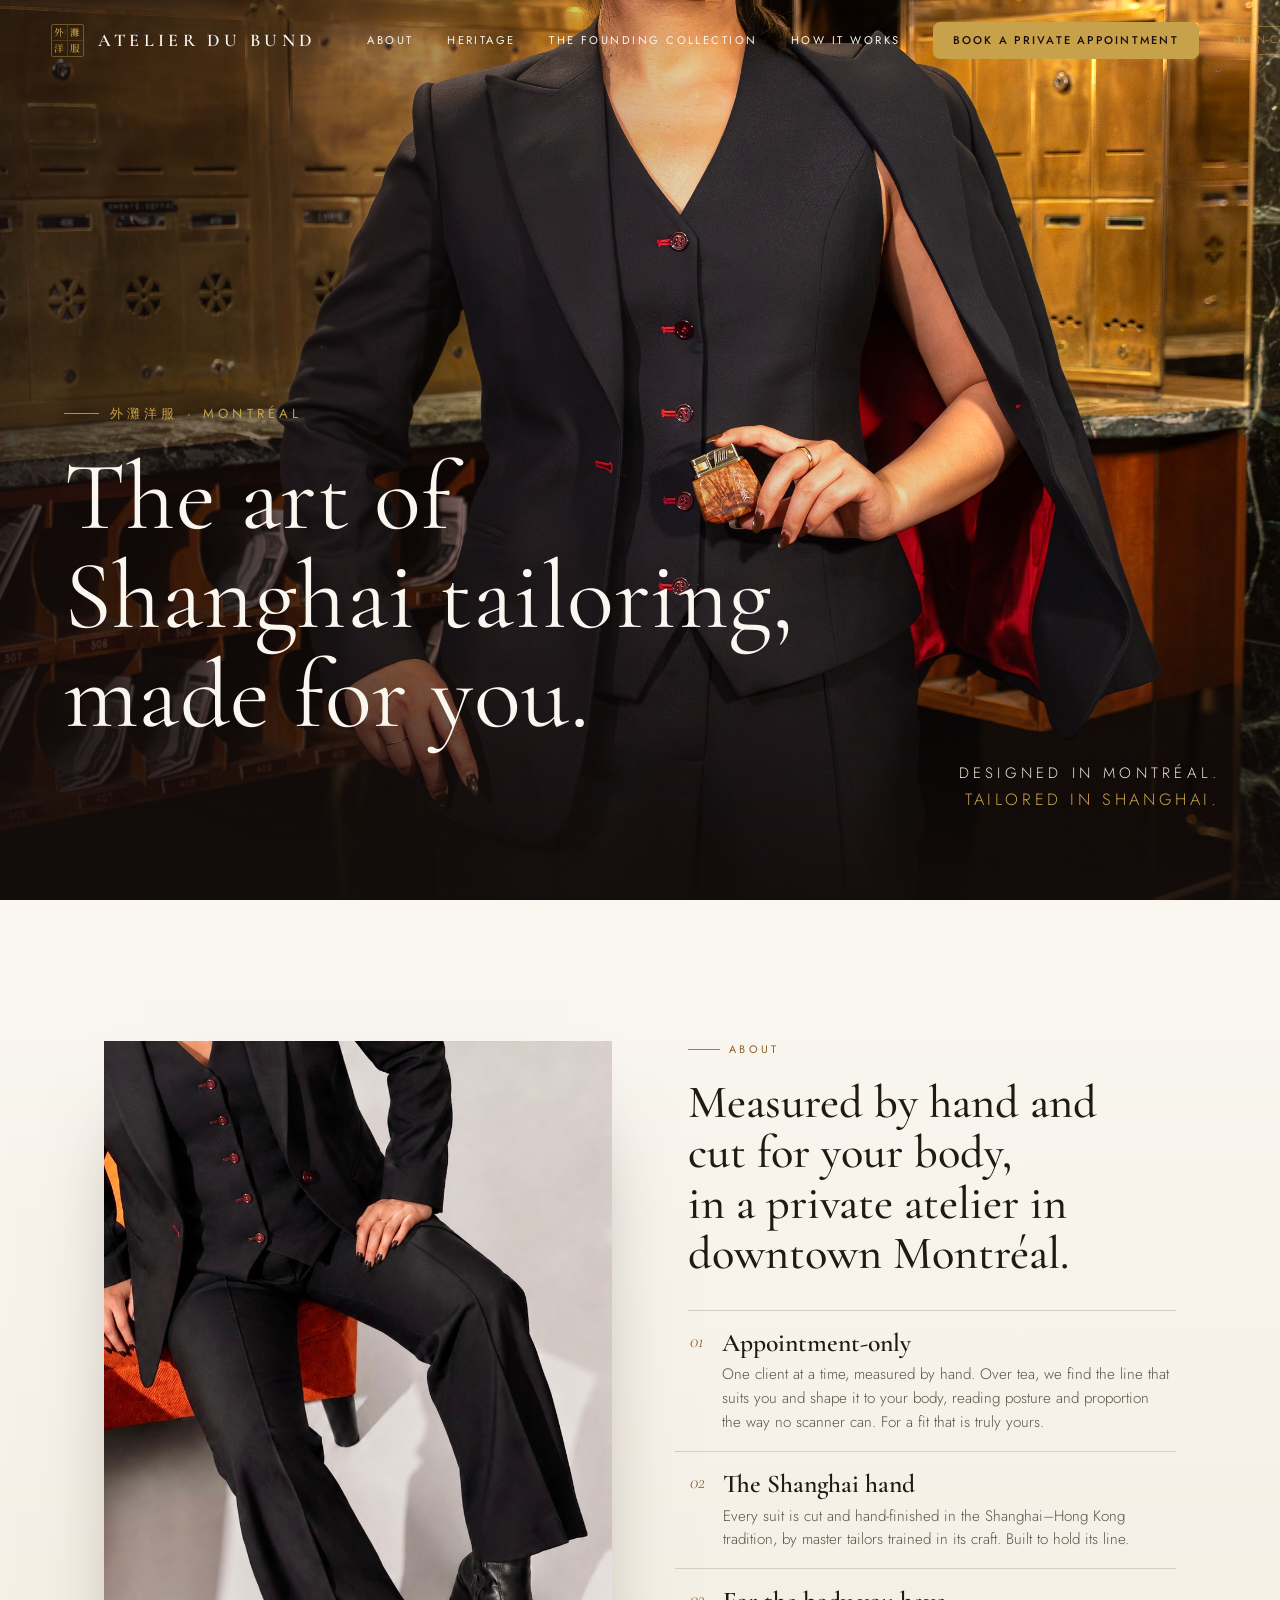
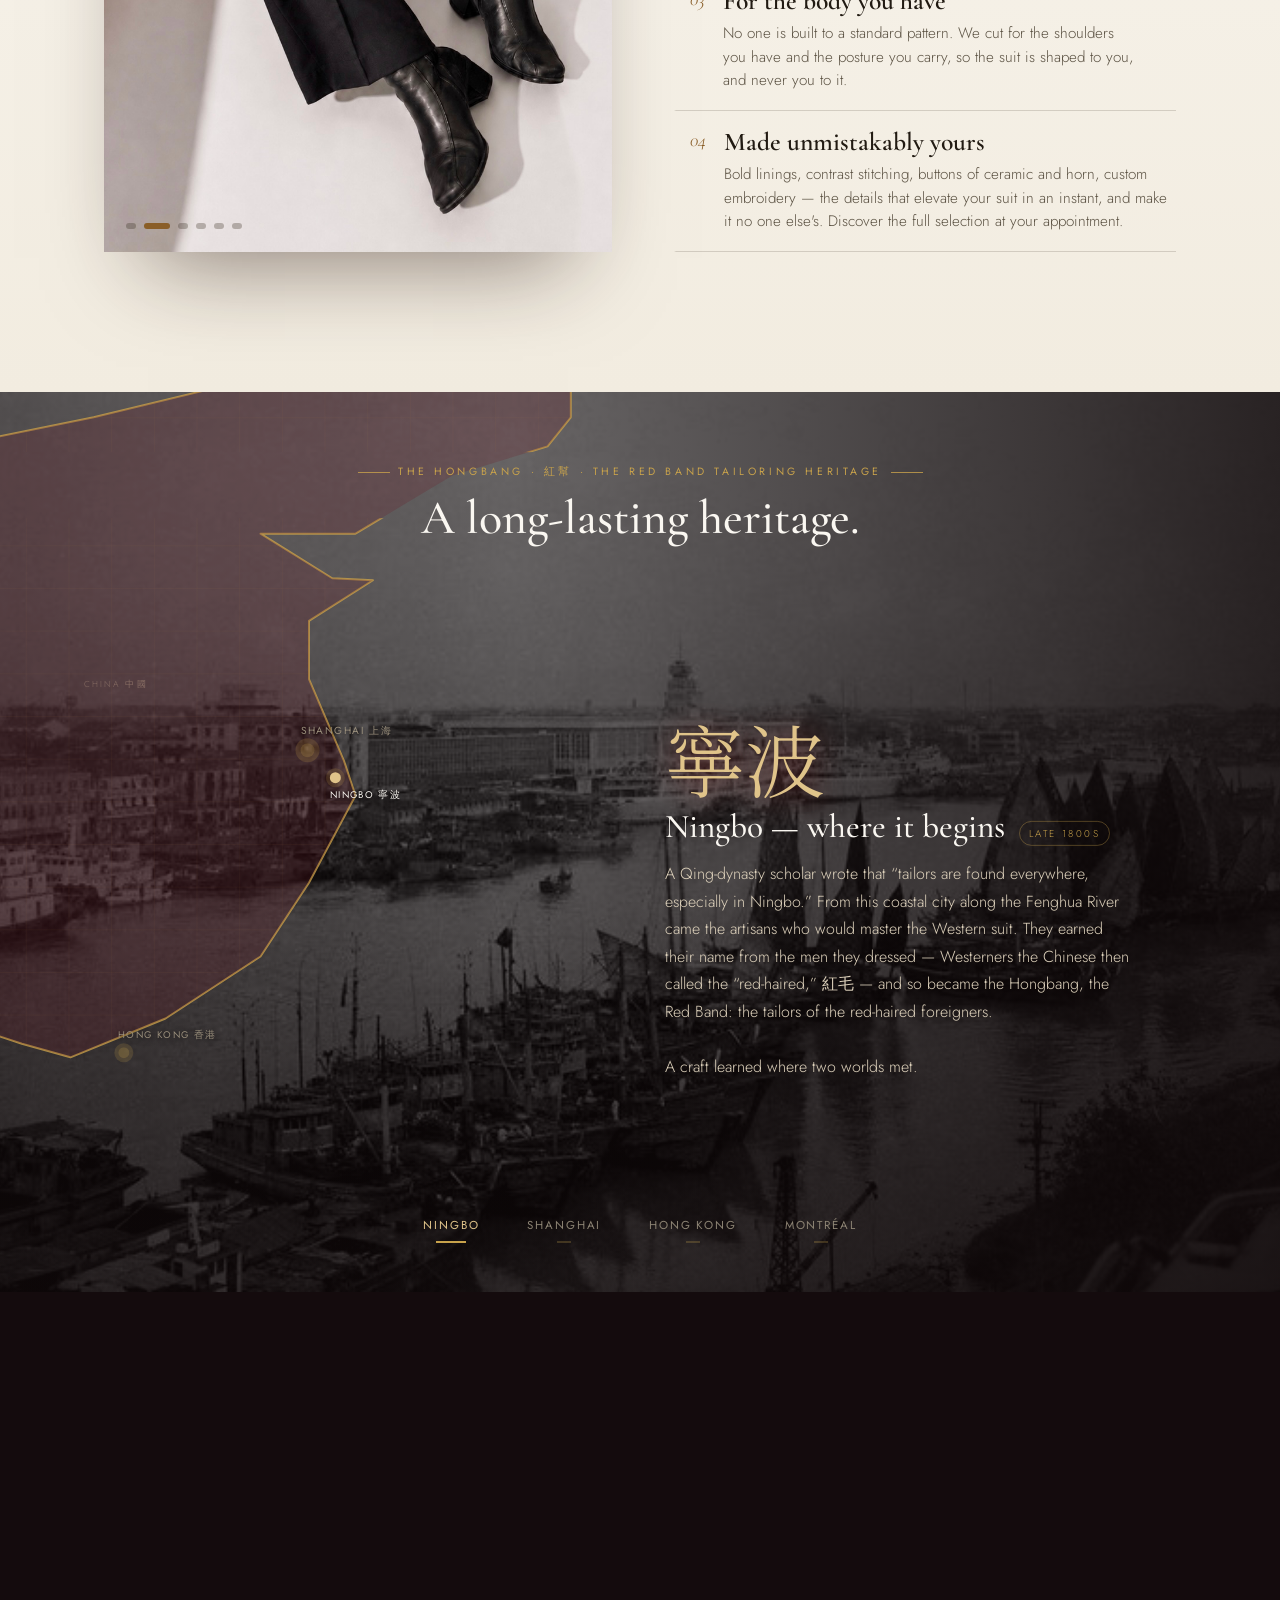
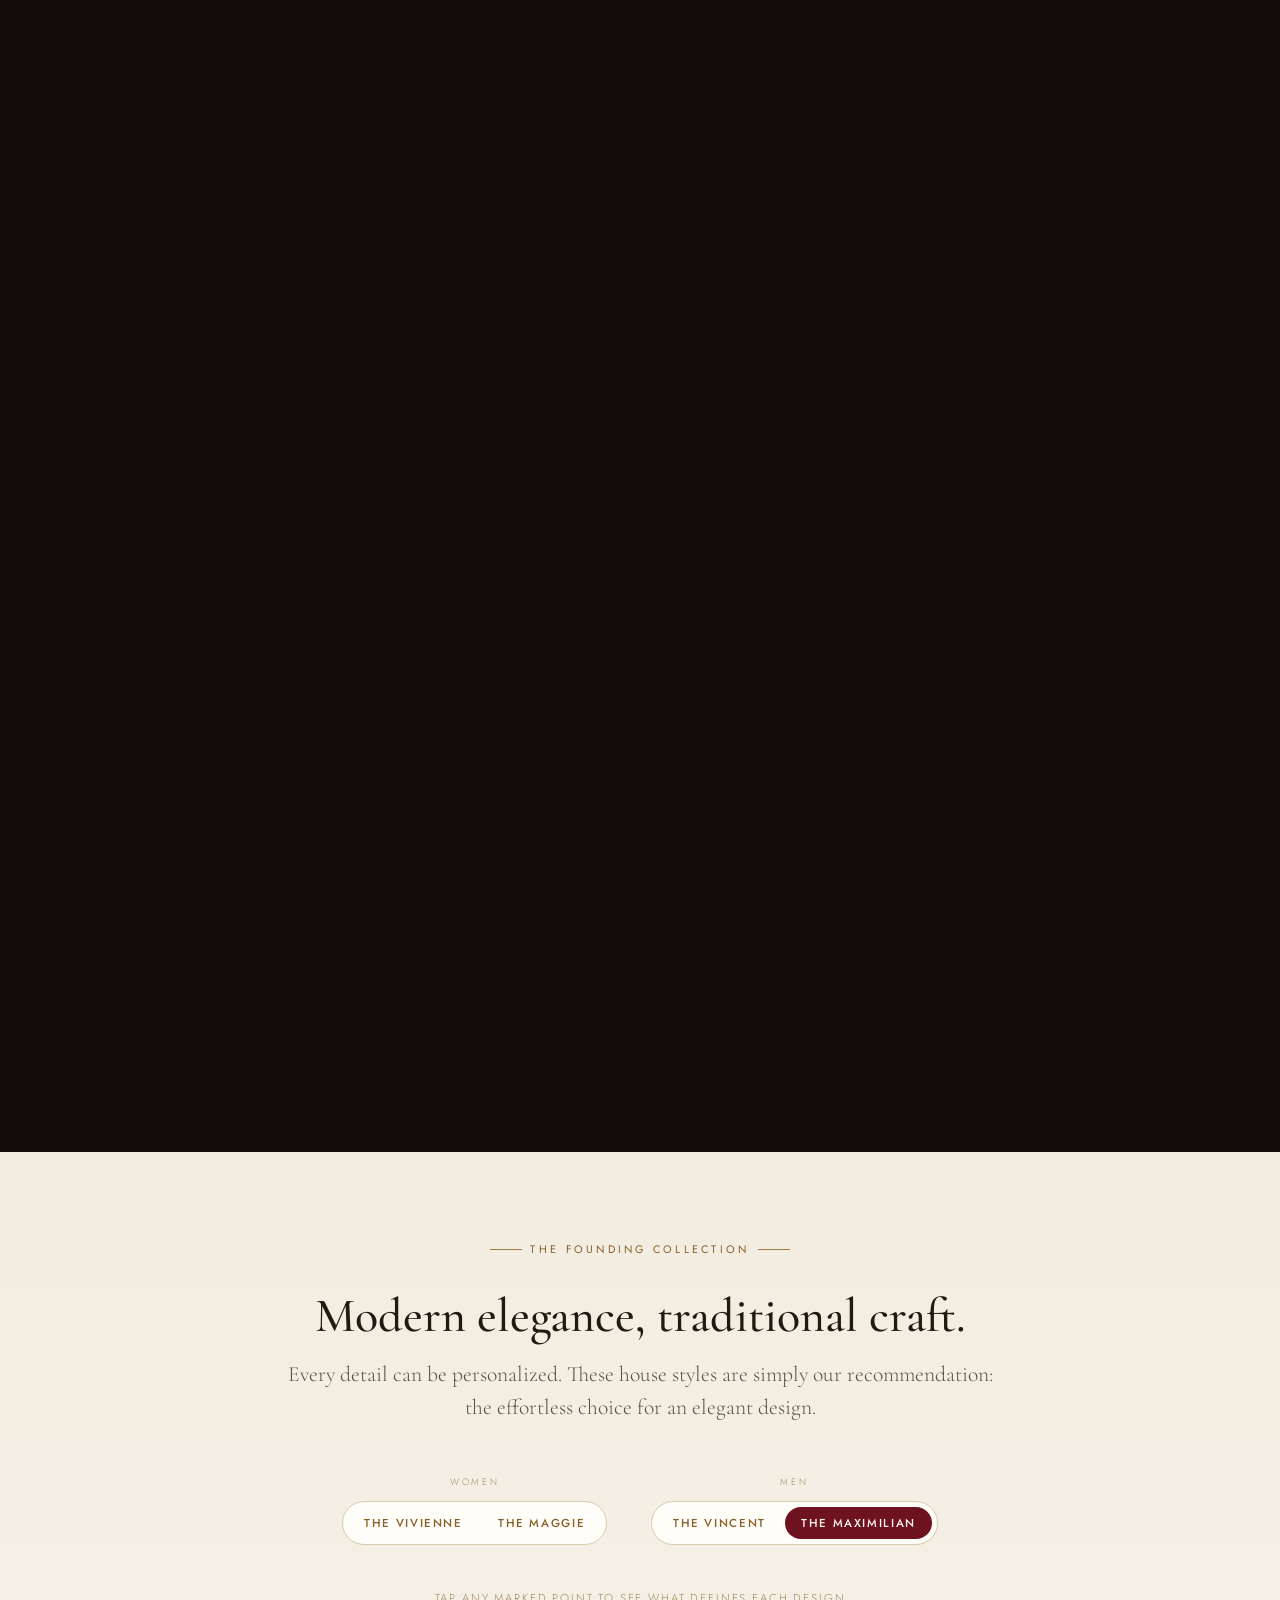
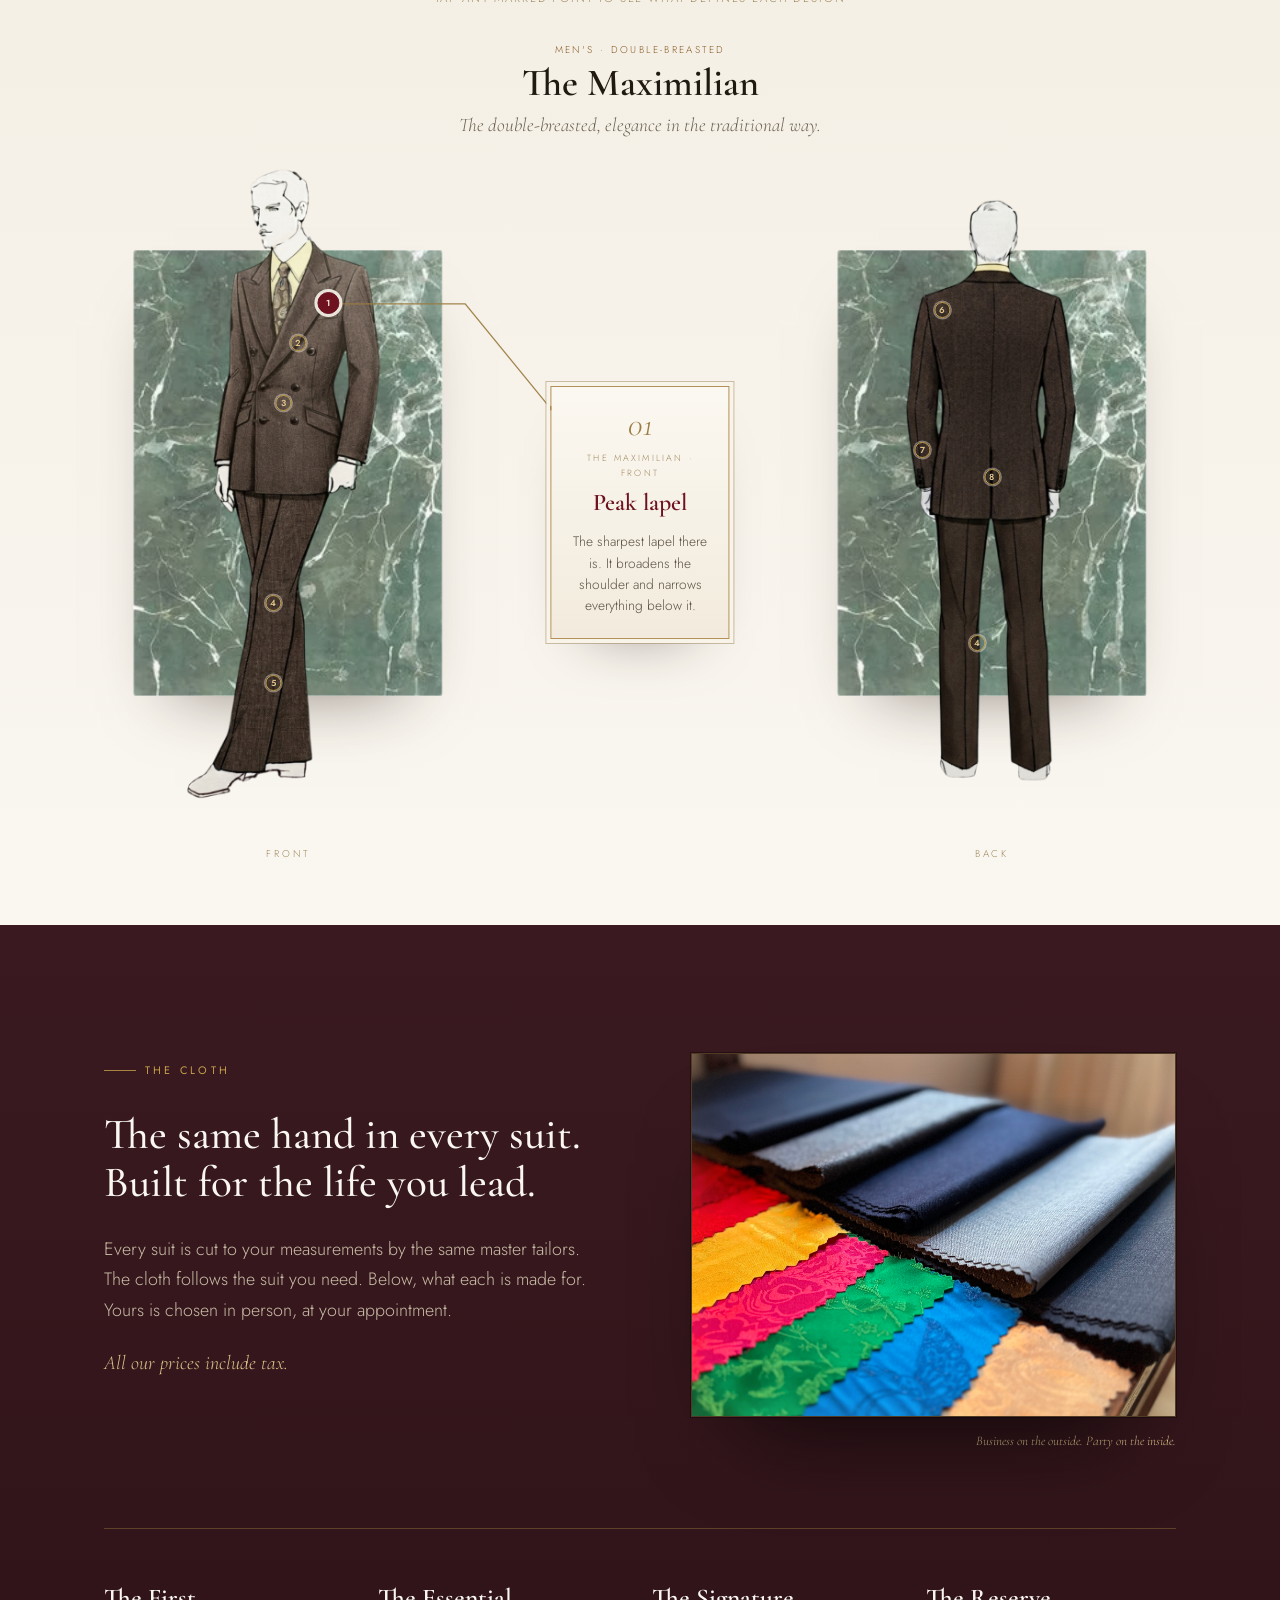
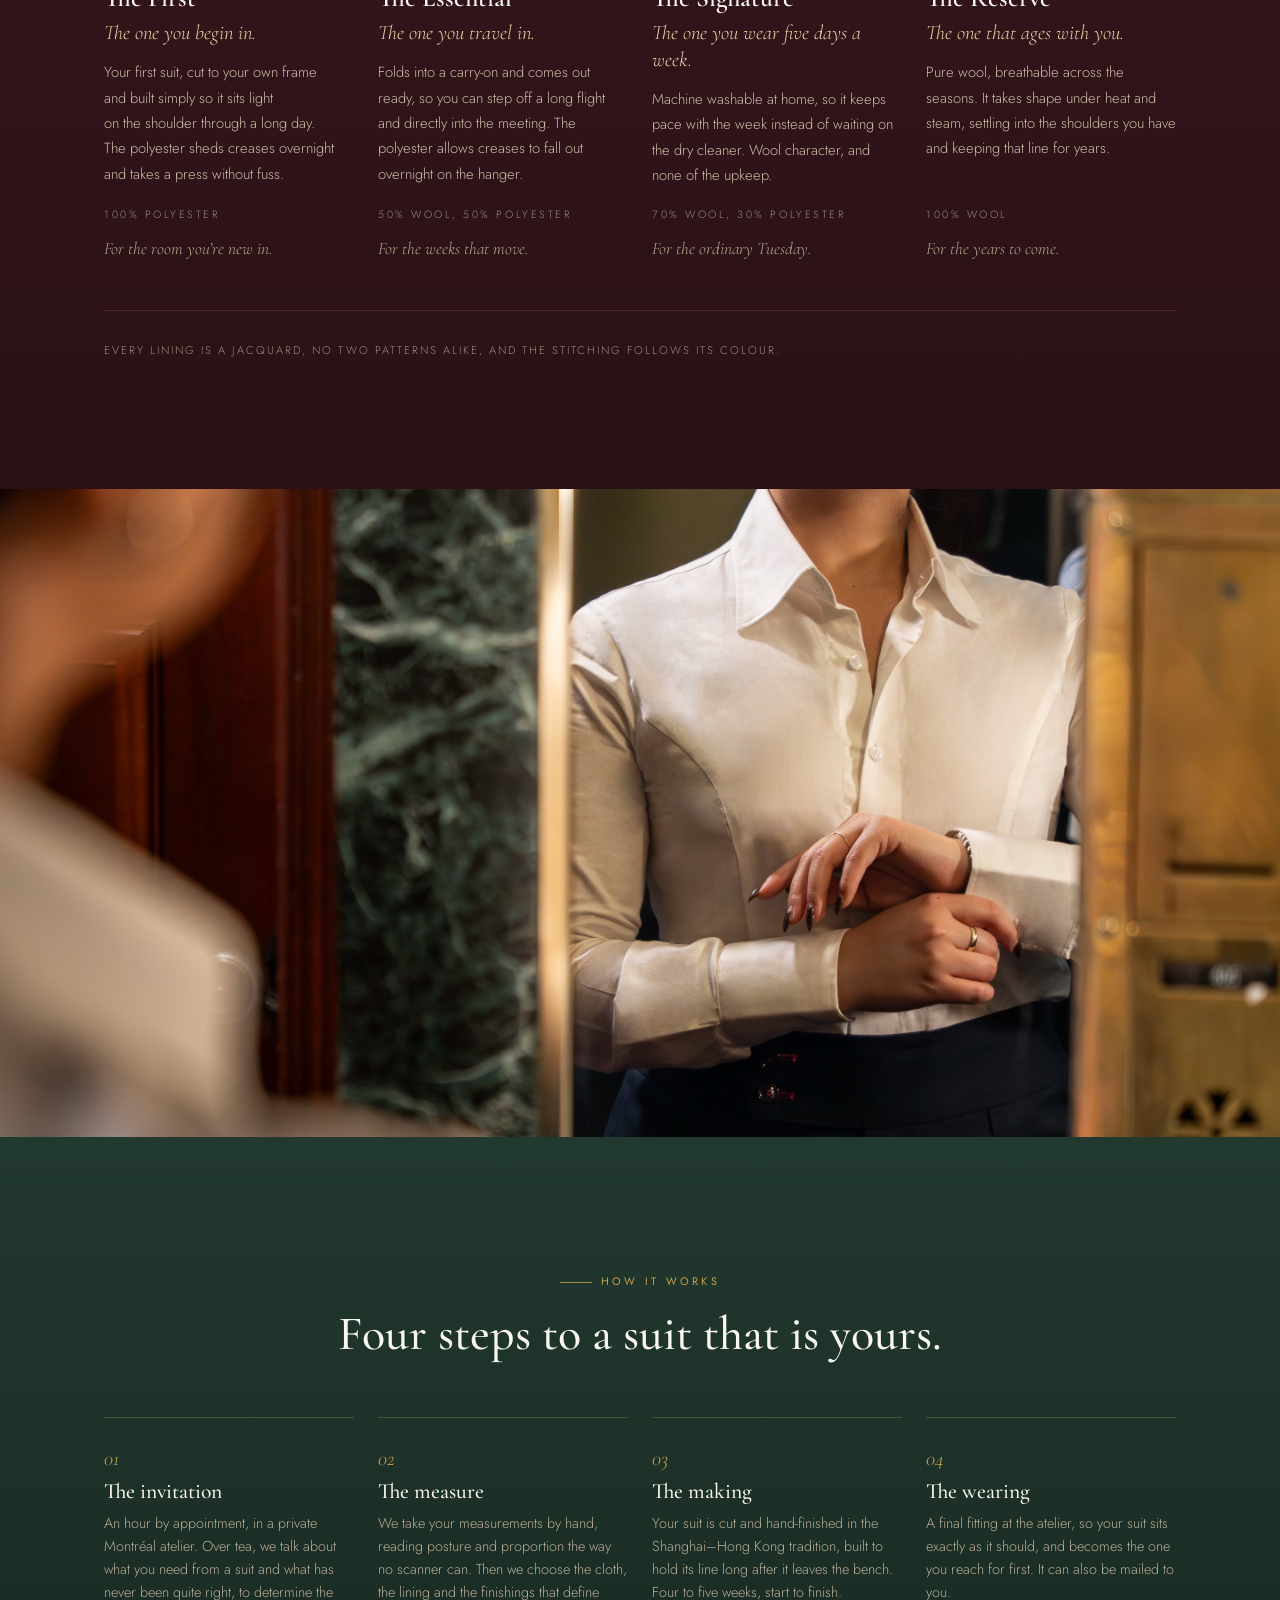
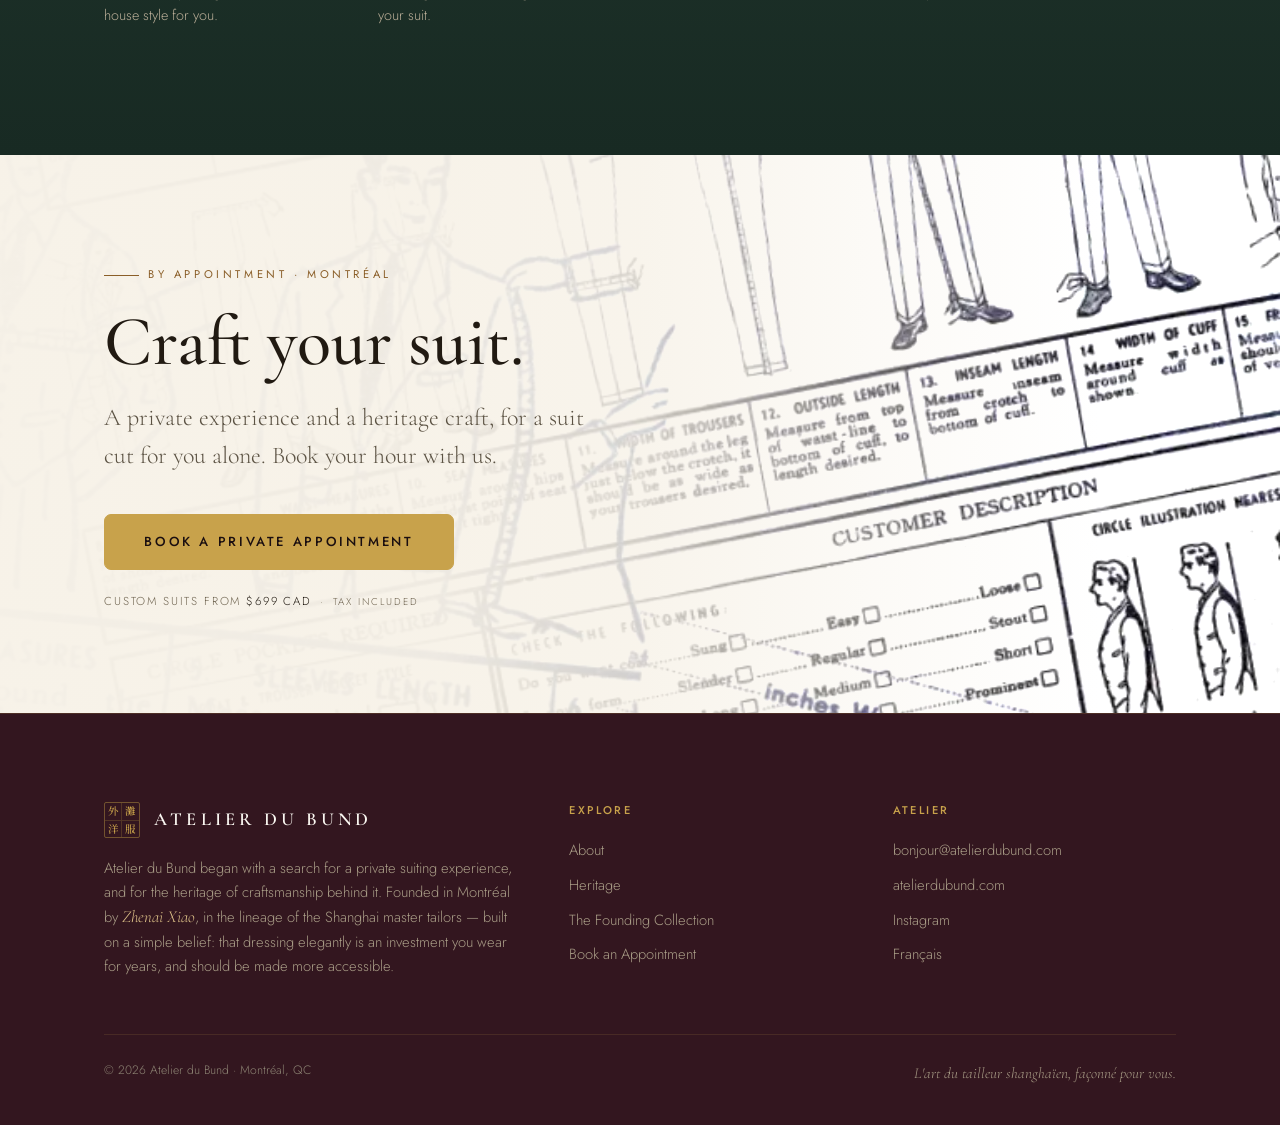
==== index.html @ 803e8b87 "Designed in Montréal, tailored in Shanghai The origin mark now reads city to city: Designed in Montr" ====
<!DOCTYPE html>
<html lang="en">
<head>
<meta charset="UTF-8">
<meta name="viewport" content="width=device-width, initial-scale=1.0">
<title>Atelier du Bund — The art of Shanghai tailoring, made for you.</title>
<meta name="description" content="Custom suits in the art of Shanghai tailoring, made for you. A private suiting experience, by appointment in Montréal.">
<link rel="preconnect" href="https://fonts.googleapis.com">
<link rel="preconnect" href="https://fonts.gstatic.com" crossorigin>
<link href="https://fonts.googleapis.com/css2?family=Cormorant+Garamond:ital,wght@0,400;0,500;0,600;1,400;1,500;1,600&family=Jost:wght@300;400;500&family=Noto+Serif+TC:wght@500;600&display=swap" rel="stylesheet">
<link rel="stylesheet" href="assets/styles.css?v=20261011">

<!-- Language alternates -->
<link rel="canonical" href="https://atelierdubund.com/">
<link rel="alternate" hreflang="en-CA" href="https://atelierdubund.com/">
<link rel="alternate" hreflang="fr-CA" href="https://atelierdubund.com/fr/">
<link rel="alternate" hreflang="x-default" href="https://atelierdubund.com/">

<!-- Icons -->
<link rel="icon" href="/assets/logos/favicon.svg" type="image/svg+xml">
<link rel="icon" href="/favicon.ico" sizes="32x32">
<link rel="apple-touch-icon" href="/assets/logos/apple-touch-icon.png">
<meta name="theme-color" content="#2a1015">

<!-- Open Graph -->
<meta property="og:type" content="website">
<meta property="og:site_name" content="Atelier du Bund">
<meta property="og:locale" content="en_CA">
<meta property="og:url" content="https://atelierdubund.com/">
<meta property="og:title" content="Atelier du Bund — The art of Shanghai tailoring, made for you.">
<meta property="og:description" content="Custom suits in the art of Shanghai tailoring, made for you. A private suiting experience, by appointment in Montréal.">
<meta property="og:image" content="https://atelierdubund.com/assets/logos/og-image.png">
<meta property="og:image:width" content="1200">
<meta property="og:image:height" content="630">
<meta property="og:image:alt" content="The 外灘洋服 seal beside the Atelier du Bund wordmark, in gold on oxblood.">

<!-- Twitter -->
<meta name="twitter:card" content="summary_large_image">
<meta name="twitter:title" content="Atelier du Bund — The art of Shanghai tailoring, made for you.">
<meta name="twitter:description" content="Custom suits in the art of Shanghai tailoring, made for you. A private suiting experience, by appointment in Montréal.">
<meta name="twitter:image" content="https://atelierdubund.com/assets/logos/og-image.png">
<meta name="twitter:image:alt" content="The 外灘洋服 seal beside the Atelier du Bund wordmark, in gold on oxblood.">
</head>
<body class="adb-home">

<!-- ============ HEADER ============ -->
<header class="adb-header" id="adb-header">
  <div class="adb-header__left">
    <a href="#top" class="adb-brand" aria-label="Atelier du Bund — home">
      <span class="adb-mark" aria-hidden="true"><span>外</span><span>灘</span><span>洋</span><span>服</span></span>
      <span class="adb-brand__name">Atelier du Bund</span>
    </a>
    <nav class="adb-nav" id="adbNav" aria-label="Primary">
      <a href="#about" class="adb-nav__link">About</a>
      <a href="#heritage" class="adb-nav__link">Heritage</a>
      <a href="#collection" class="adb-nav__link">The Founding Collection</a>
      <a href="#how" class="adb-nav__link">How It Works</a>
    </nav>
  </div>
  <div class="adb-header__right">
    <a href="https://cal.com/atelierdubund/appointment" class="adb-book" target="_blank" rel="noopener noreferrer">Book a Private Appointment</a>
    <a href="/fr/" class="adb-lang" id="adbLang" hreflang="fr-CA" aria-label="Passer en français" title="Passer en français">
      <svg width="12" height="12" viewBox="0 0 24 24" fill="none" stroke="currentColor" stroke-width="1.6" stroke-linecap="round" aria-hidden="true"><circle cx="12" cy="12" r="9"></circle><path d="M3 12h18"></path><path d="M12 3c2.6 2.8 2.6 15.2 0 18M12 3c-2.6 2.8-2.6 15.2 0 18"></path></svg><span id="adbLangLabel">EN-CA</span>
    </a>
  </div>
  <button class="adb-nav-toggle" id="adbNavToggle" aria-label="Open menu" aria-expanded="false" aria-controls="adbNav">☰</button>
</header>

<!-- ============ HERO ============ -->
<section class="adb-hero" id="top">
  <img class="adb-hero__img" src="images/web/hero.jpg" alt="A tailored navy three-piece suit with red buttonholes and a carved Chinese wooden lighter, in a brass-and-marble lobby.">
  <div class="adb-hero__scrim" aria-hidden="true"></div>
  <div class="adb-hero__inner">
    <div class="adb-hero__row">
      <div class="adb-hero__lead">
        <span class="adb-eyebrow adb-eyebrow--gold"><span class="adb-eyebrow__rule"></span>外灘洋服 · Montréal</span>
        <h1 class="adb-hero__title">The art of Shanghai tailoring,<br>made for you.</h1>
      </div>
      <div class="adb-hero__origin">
        <div class="adb-hero__origin-designed">Designed in <span>Montréal</span>.</div>
        <div class="adb-hero__origin-made">Tailored in <span>Shanghai</span>.</div>
      </div>
    </div>
  </div>
</section>

<!-- ============ ABOUT / WHY ============ -->
<section class="adb-about" id="about">
  <div class="adb-container">
    <div class="adb-about__grid">

      <!-- carousel -->
      <div class="adb-about__frame" data-reveal>
        <img class="adb-about__slide is-active" src="images/web/cuff.jpg" alt="Red working buttonholes on a navy jacket cuff.">
        <img class="adb-about__slide" src="images/web/collection-seated.jpg" alt="A woman in a navy vest with red buttons seated in a bright studio.">
        <img class="adb-about__slide adb-about__slide--founder" src="images/web/founder-mirror.jpg" alt="A dark jacquard waistcoat with red buttons, worn in a brass-and-marble lobby.">
        <img class="adb-about__slide adb-about__slide--lapel" src="images/web/lapel.jpg" alt="Navy jacket lapel with red working buttonholes over a waistcoat.">
        <img class="adb-about__slide" src="images/web/lining.jpg" alt="A hand tucking a card into a jacket's deep-red silk-touch lining.">
        <img class="adb-about__slide adb-about__slide--mirror" src="images/web/mirror.jpg" alt="Adjusting a cuff before a mirror.">
        <div class="adb-about__dots" id="aboutDots" role="group" aria-label="Choose photo"></div>
      </div>

      <!-- content -->
      <div class="adb-about__content" data-reveal>
        <span class="adb-eyebrow adb-eyebrow--brown"><span class="adb-eyebrow__rule"></span>About</span>
        <h2 class="adb-about__heading">Measured by hand and cut for your body, <br>in a private atelier in downtown Montréal.</h2>
        <div class="adb-about__pillars">
          <div class="adb-pillar">
            <span class="adb-pillar__num">01</span>
            <h3 class="adb-pillar__title">Appointment-only</h3>
            <p class="adb-pillar__text">One client at a time, measured by hand. Over tea, we&nbsp;find the line that suits you and shape it to your body, reading posture and proportion the way no scanner can. For a fit that is truly yours.</p>
          </div>
          <div class="adb-pillar">
            <span class="adb-pillar__num">02</span>
            <h3 class="adb-pillar__title">The Shanghai hand</h3>
            <p class="adb-pillar__text">Every suit is cut and hand-finished in&nbsp;the&nbsp;Shanghai–Hong Kong tradition, by&nbsp;master tailors trained in&nbsp;its&nbsp;craft. Built to hold its&nbsp;line.</p>
          </div>
          <div class="adb-pillar">
            <span class="adb-pillar__num">03</span>
            <h3 class="adb-pillar__title">For the body you have</h3>
            <p class="adb-pillar__text">No one is built to a standard pattern. We cut for the shoulders you&nbsp;have and the posture you carry, so the suit is shaped to you, and&nbsp;never you to it.</p>
          </div>
          <div class="adb-pillar">
            <span class="adb-pillar__num">04</span>
            <h3 class="adb-pillar__title">Made unmistakably yours</h3>
            <p class="adb-pillar__text">Bold linings, contrast stitching, buttons of ceramic and horn, custom embroidery — the details that elevate your suit in an instant, and make it no one else's. Discover the full selection at your appointment.</p>
          </div>
        </div>
      </div>

    </div>
  </div>
</section>

<!-- ============ HERITAGE (scrollytelling) ============ -->
<section class="heritage" id="heritage" data-step="0" aria-label="The Hongbang — the Red Band tailoring heritage">
  <div class="heritage__track" id="heritageTrack">
    <div class="heritage__stage">

      <!-- full-bleed background carousels (one group per step) + scrim -->
      <div class="heritage__bg" aria-hidden="true">
        <div class="heritage__bg-base"></div>
        <img class="heritage__photo is-active" data-step="0" data-idx="0" src="images/heritage/1.%20ningbo%20dock.jpg" alt="">
        <img class="heritage__photo"           data-step="0" data-idx="1" src="images/heritage/2.%20ningbo%20city.jpeg" alt="">
        <img class="heritage__photo" data-step="1" data-idx="0" src="images/heritage/3.%20shanghai%20bund.webp" alt="">
        <img class="heritage__photo" data-step="1" data-idx="1" src="images/heritage/4.%20shanghai%20nanjing%20road.png" alt="">
        <img class="heritage__photo" data-step="1" data-idx="2" src="images/heritage/5.%20shanghai%20tailor%20store.jpeg" alt="">
        <img class="heritage__photo" data-step="2" data-idx="0" src="images/heritage/6.%20hk%20tailor.jpg" alt="">
        <img class="heritage__photo" data-step="2" data-idx="1" src="images/heritage/7.%20hk%20store.jpg" alt="">
        <img class="heritage__photo" data-step="2" data-idx="2" src="images/heritage/8.%20hk%20central%20street.jpeg" alt="">
        <img class="heritage__photo heritage__photo--mtl" data-step="3" data-idx="0" src="images/web/founder-mirror.jpg" alt="">
        <div class="heritage__scrim"></div>
      </div>

      <!-- persistent header -->
      <div class="heritage__head">
        <span class="heritage__eyebrow">The Hongbang · 紅幫 · The Red Band Tailoring Heritage</span>
        <h2 class="heritage__subtitle">A long-lasting heritage.</h2>
      </div>

      <!-- stage canvas: maps + reading panel -->
      <div class="heritage__frame">
        <div class="heritage__canvas">

          <!-- China coastline map (steps Ningbo / Shanghai / Hong Kong) -->
          <div class="heritage__map heritage__map--china">
            <span class="heritage__legend heritage__legend--china">China 中國</span>
            <svg viewBox="470 270 165 185" class="heritage__svg" aria-hidden="true">
              <defs>
                <pattern id="adb-grid" width="22" height="22" patternUnits="userSpaceOnUse">
                  <path d="M22 0H0V22" fill="none" stroke="#c8a24b" stroke-width="0.4" opacity="0.16"></path>
                </pattern>
                <mask id="hb-gap" maskUnits="userSpaceOnUse" x="0" y="0" width="760" height="455"><rect x="-50" y="0" width="860" height="455" fill="#fff"></rect><rect x="-50" y="128" width="860" height="34" fill="#000"></rect></mask>
              </defs>
              <path d="M20,170 L118,80 L192,28 L291,110 L340,80 L401,125 L475,110 L537,95 L586,65 L660,20 L721,35 L758,29 L721,80 L721,110 L709,125 L660,140 L635,155 L610,170 L561,170 L598,193 L619,194 L586,215 L586,245 L604,287 L610,305 L586,350 L561,388 L512,420 L463,440 L438,433 L414,425 L401,410 L364,425 L328,425 L315,395 L309,335 L266,335 L192,335 L155,335 L106,305 L82,275 L69,230 Z" fill="url(#adb-grid)" stroke="#c8a24b" stroke-width="1" opacity="0.8" stroke-linejoin="round" mask="url(#hb-gap)"></path>
              <path d="M20,170 L118,80 L192,28 L291,110 L340,80 L401,125 L475,110 L537,95 L586,65 L660,20 L721,35 L758,29 L721,80 L721,110 L709,125 L660,140 L635,155 L610,170 L561,170 L598,193 L619,194 L586,215 L586,245 L604,287 L610,305 L586,350 L561,388 L512,420 L463,440 L438,433 L414,425 L401,410 L364,425 L328,425 L315,395 L309,335 L266,335 L192,335 L155,335 L106,305 L82,275 L69,230 Z" fill="rgba(110,18,32,0.2)" stroke="none"></path>
            </svg>
            <button type="button" class="heritage__dot heritage__dot--shanghai" data-go="1" aria-label="Shanghai">
              <span class="heritage__dot-mark"></span>
              <span class="heritage__dot-label">Shanghai 上海</span>
            </button>
            <button type="button" class="heritage__dot heritage__dot--ningbo" data-go="0" aria-label="Ningbo">
              <span class="heritage__dot-mark"></span>
              <span class="heritage__dot-label">Ningbo 寧波</span>
            </button>
            <button type="button" class="heritage__dot heritage__dot--hongkong" data-go="2" aria-label="Hong Kong">
              <span class="heritage__dot-mark"></span>
              <span class="heritage__dot-label">Hong Kong 香港</span>
            </button>
          </div>

          <!-- Canada → Île de Montréal map (Montréal step) -->
          <div class="heritage__map heritage__map--mtl">
            <!-- layer A: Canada -->
            <div class="heritage__mtl-layer heritage__mtl-layer--canada">
              <span class="heritage__legend heritage__legend--canada">Canada 加拿大</span>
              <svg viewBox="8 36 444 370" class="heritage__svg" aria-hidden="true">
                <path d="M198.9,125.2 L208.2,125.2 L200.5,143.9 L216.0,171.8 L220.7,165.6 L230.0,181.2 L234.7,165.6 L231.6,157.8 L239.3,157.8 L248.6,174.9 L242.4,185.8 L231.6,187.4 L231.6,206.0 L223.8,210.7 L209.8,234.0 L208.2,255.7 L217.6,260.4 L220.7,271.3 L234.7,271.3 L258.0,282.2 L273.5,282.2 L278.2,299.3 L295.3,313.2 L301.5,307.0 L289.1,282.2 L299.9,262.0 L295.3,252.6 L282.8,244.9 L285.9,234.0 L275.1,215.3 L292.2,207.6 L304.6,215.3 L313.9,213.8 L320.1,229.3 L332.6,232.4 L337.2,210.7 L362.1,227.8 L365.2,235.5 L376.1,240.2 L391.6,237.1 L390.1,241.8 L402.5,241.8 L410.3,249.5 L399.4,277.5 L369.9,293.0 L359.0,317.9 L360.5,325.7 L365.2,313.2 L380.7,299.3 L385.4,305.5 L377.6,311.7 L386.9,311.7 L386.9,316.3 L399.4,324.1 L413.4,317.9 L413.4,305.5 L419.6,310.1 L397.8,347.4 L393.2,342.8 L397.8,333.4 L394.7,328.8 L383.8,338.1 L371.4,322.6 L365.2,324.1 L359.0,349.0 L340.3,355.2 L331.0,372.3 L321.7,373.8 L317.0,378.5 L320.1,381.6 L298.4,398.7 L299.9,380.1 L295.3,369.2 L275.1,353.6 L254.9,345.9 L230.0,349.0 L216.0,345.9 L214.5,341.2 L153.9,344.3 L102.6,338.1 L57.5,327.2 L43.5,308.6 L48.2,330.3 L42.0,325.7 L29.5,302.4 L35.8,302.4 L35.8,293.0 L40.4,289.9 L32.6,274.4 L32.6,265.1 L40.4,254.2 L34.2,246.4 L32.6,213.8 L21.8,215.3 L21.8,201.4 L14.0,196.7 L62.2,129.9 L71.5,142.3 L94.8,140.7 L97.9,145.4 L102.6,140.7 L104.1,151.6 L110.3,147.0 L110.3,154.7 L116.6,151.6 L136.8,167.2 L133.7,174.9 L150.7,176.5 L157.0,187.4 L158.5,176.5 L163.2,174.9 L157.0,173.4 L160.1,170.3 L177.2,181.2 L188.0,181.2 L192.7,173.4 L188.0,168.7 L191.2,162.5 L198.9,170.3 L192.7,173.4 L197.4,182.7 L202.0,182.7 L206.7,170.3 L195.8,157.8 L198.9,125.2 Z M240.9,120.5 L245.5,125.2 L236.2,128.3 L237.8,134.5 L244.0,128.3 L251.8,128.3 L256.4,134.5 L275.1,134.5 L278.2,140.7 L282.8,139.2 L279.7,142.3 L285.9,142.3 L285.9,150.1 L309.3,156.3 L313.9,153.2 L315.5,170.3 L299.9,164.1 L296.8,167.2 L299.9,173.4 L320.1,184.3 L321.7,190.5 L304.6,190.5 L321.7,198.2 L298.4,198.2 L284.4,188.9 L270.4,196.7 L268.8,187.4 L281.3,182.7 L276.6,178.0 L279.7,165.6 L273.5,159.4 L264.2,154.7 L261.1,157.8 L262.6,154.7 L251.8,147.0 L239.3,154.7 L219.1,153.2 L222.2,148.5 L214.5,145.4 L214.5,128.3 L222.2,123.7 L223.8,139.2 L225.3,126.8 L240.9,120.5 Z M125.9,112.8 L141.4,119.0 L146.1,133.0 L152.3,133.0 L153.9,137.6 L158.5,134.5 L163.2,145.4 L163.2,131.4 L169.4,134.5 L170.9,151.6 L180.3,159.4 L174.1,164.1 L175.6,170.3 L163.2,164.1 L141.4,168.7 L132.1,157.8 L133.7,153.2 L149.2,153.2 L132.1,147.0 L139.9,142.3 L132.1,139.2 L139.9,129.9 L135.2,128.3 L119.7,139.2 L115.0,129.9 L125.9,112.8 Z M217.6,41.3 L230.0,42.8 L230.0,66.2 L223.8,72.4 L228.4,77.0 L225.3,92.6 L230.0,97.2 L208.2,101.9 L208.2,91.0 L212.9,89.5 L208.2,86.4 L214.5,80.1 L211.4,77.0 L200.5,87.9 L191.2,70.8 L194.3,63.1 L206.7,77.0 L209.8,75.5 L206.7,70.8 L217.6,63.1 L202.0,66.2 L197.4,58.4 L217.6,41.3 Z M413.4,255.7 L418.0,272.8 L419.6,268.2 L427.4,271.3 L435.1,266.6 L436.7,271.3 L441.3,269.7 L442.9,279.1 L444.4,274.4 L446.0,285.3 L441.3,277.5 L438.2,289.9 L436.7,282.2 L416.5,296.1 L413.4,255.7 Z" fill="url(#adb-grid)" stroke="#c8a24b" stroke-width="1.7" opacity="0.8" stroke-linejoin="round"></path>
                <path d="M198.9,125.2 L208.2,125.2 L200.5,143.9 L216.0,171.8 L220.7,165.6 L230.0,181.2 L234.7,165.6 L231.6,157.8 L239.3,157.8 L248.6,174.9 L242.4,185.8 L231.6,187.4 L231.6,206.0 L223.8,210.7 L209.8,234.0 L208.2,255.7 L217.6,260.4 L220.7,271.3 L234.7,271.3 L258.0,282.2 L273.5,282.2 L278.2,299.3 L295.3,313.2 L301.5,307.0 L289.1,282.2 L299.9,262.0 L295.3,252.6 L282.8,244.9 L285.9,234.0 L275.1,215.3 L292.2,207.6 L304.6,215.3 L313.9,213.8 L320.1,229.3 L332.6,232.4 L337.2,210.7 L362.1,227.8 L365.2,235.5 L376.1,240.2 L391.6,237.1 L390.1,241.8 L402.5,241.8 L410.3,249.5 L399.4,277.5 L369.9,293.0 L359.0,317.9 L360.5,325.7 L365.2,313.2 L380.7,299.3 L385.4,305.5 L377.6,311.7 L386.9,311.7 L386.9,316.3 L399.4,324.1 L413.4,317.9 L413.4,305.5 L419.6,310.1 L397.8,347.4 L393.2,342.8 L397.8,333.4 L394.7,328.8 L383.8,338.1 L371.4,322.6 L365.2,324.1 L359.0,349.0 L340.3,355.2 L331.0,372.3 L321.7,373.8 L317.0,378.5 L320.1,381.6 L298.4,398.7 L299.9,380.1 L295.3,369.2 L275.1,353.6 L254.9,345.9 L230.0,349.0 L216.0,345.9 L214.5,341.2 L153.9,344.3 L102.6,338.1 L57.5,327.2 L43.5,308.6 L48.2,330.3 L42.0,325.7 L29.5,302.4 L35.8,302.4 L35.8,293.0 L40.4,289.9 L32.6,274.4 L32.6,265.1 L40.4,254.2 L34.2,246.4 L32.6,213.8 L21.8,215.3 L21.8,201.4 L14.0,196.7 L62.2,129.9 L71.5,142.3 L94.8,140.7 L97.9,145.4 L102.6,140.7 L104.1,151.6 L110.3,147.0 L110.3,154.7 L116.6,151.6 L136.8,167.2 L133.7,174.9 L150.7,176.5 L157.0,187.4 L158.5,176.5 L163.2,174.9 L157.0,173.4 L160.1,170.3 L177.2,181.2 L188.0,181.2 L192.7,173.4 L188.0,168.7 L191.2,162.5 L198.9,170.3 L192.7,173.4 L197.4,182.7 L202.0,182.7 L206.7,170.3 L195.8,157.8 L198.9,125.2 Z M240.9,120.5 L245.5,125.2 L236.2,128.3 L237.8,134.5 L244.0,128.3 L251.8,128.3 L256.4,134.5 L275.1,134.5 L278.2,140.7 L282.8,139.2 L279.7,142.3 L285.9,142.3 L285.9,150.1 L309.3,156.3 L313.9,153.2 L315.5,170.3 L299.9,164.1 L296.8,167.2 L299.9,173.4 L320.1,184.3 L321.7,190.5 L304.6,190.5 L321.7,198.2 L298.4,198.2 L284.4,188.9 L270.4,196.7 L268.8,187.4 L281.3,182.7 L276.6,178.0 L279.7,165.6 L273.5,159.4 L264.2,154.7 L261.1,157.8 L262.6,154.7 L251.8,147.0 L239.3,154.7 L219.1,153.2 L222.2,148.5 L214.5,145.4 L214.5,128.3 L222.2,123.7 L223.8,139.2 L225.3,126.8 L240.9,120.5 Z M125.9,112.8 L141.4,119.0 L146.1,133.0 L152.3,133.0 L153.9,137.6 L158.5,134.5 L163.2,145.4 L163.2,131.4 L169.4,134.5 L170.9,151.6 L180.3,159.4 L174.1,164.1 L175.6,170.3 L163.2,164.1 L141.4,168.7 L132.1,157.8 L133.7,153.2 L149.2,153.2 L132.1,147.0 L139.9,142.3 L132.1,139.2 L139.9,129.9 L135.2,128.3 L119.7,139.2 L115.0,129.9 L125.9,112.8 Z M217.6,41.3 L230.0,42.8 L230.0,66.2 L223.8,72.4 L228.4,77.0 L225.3,92.6 L230.0,97.2 L208.2,101.9 L208.2,91.0 L212.9,89.5 L208.2,86.4 L214.5,80.1 L211.4,77.0 L200.5,87.9 L191.2,70.8 L194.3,63.1 L206.7,77.0 L209.8,75.5 L206.7,70.8 L217.6,63.1 L202.0,66.2 L197.4,58.4 L217.6,41.3 Z M413.4,255.7 L418.0,272.8 L419.6,268.2 L427.4,271.3 L435.1,266.6 L436.7,271.3 L441.3,269.7 L442.9,279.1 L444.4,274.4 L446.0,285.3 L441.3,277.5 L438.2,289.9 L436.7,282.2 L416.5,296.1 L413.4,255.7 Z" fill="rgba(110,18,32,0.2)" stroke="none"></path>
              </svg>
              <div class="heritage__marker heritage__marker--canada">
                <span class="heritage__marker-label">Montréal<br>蒙特利爾</span>
                <span class="heritage__marker-dot"></span>
              </div>
            </div>
            <!-- layer B: Île de Montréal -->
            <div class="heritage__mtl-layer heritage__mtl-layer--island">
              <svg viewBox="44 65 252 210" class="heritage__svg" aria-hidden="true">
                <path d="M285.0,68.6 L288.0,69.6 L282.0,79.6 L281.0,87.7 L283.0,111.8 L272.9,131.8 L274.9,149.9 L266.9,163.0 L266.9,169.0 L257.9,182.1 L254.9,201.1 L251.8,205.1 L255.9,206.2 L256.9,202.1 L256.9,210.2 L259.9,216.2 L256.9,222.2 L261.9,227.2 L253.9,240.3 L248.8,241.3 L250.8,229.3 L256.9,224.2 L251.8,225.2 L248.8,228.2 L247.8,235.3 L242.8,244.3 L227.7,260.4 L220.7,263.4 L209.7,262.4 L197.6,253.4 L189.6,254.4 L196.6,253.4 L189.6,250.3 L185.6,251.3 L174.5,247.3 L156.4,248.3 L149.4,245.3 L147.4,246.3 L143.4,241.3 L138.4,240.3 L133.3,244.3 L132.3,250.3 L126.3,251.3 L123.3,255.4 L112.3,253.4 L100.2,259.4 L97.2,263.4 L90.2,263.4 L78.1,268.4 L77.1,271.4 L62.0,271.4 L60.0,269.4 L52.0,255.4 L52.0,251.3 L59.0,242.3 L62.0,243.3 L63.0,240.3 L69.1,239.3 L69.1,236.3 L65.1,234.3 L69.1,226.2 L75.1,224.2 L78.1,231.3 L85.1,233.3 L97.2,225.2 L102.2,216.2 L101.2,214.2 L98.2,215.2 L97.2,219.2 L87.1,227.2 L81.1,227.2 L72.1,220.2 L67.1,222.2 L69.1,212.2 L80.1,205.1 L81.1,202.1 L86.1,199.1 L86.1,195.1 L94.2,192.1 L104.2,193.1 L108.2,197.1 L108.2,201.1 L113.3,195.1 L131.3,195.1 L134.3,196.1 L136.4,200.1 L150.4,200.1 L157.4,197.1 L170.5,182.1 L175.5,181.0 L182.6,174.0 L191.6,173.0 L193.6,171.0 L195.6,165.0 L200.6,160.0 L199.6,153.9 L204.6,148.9 L210.7,131.8 L214.7,123.8 L223.7,114.8 L222.7,112.8 L226.7,112.8 L242.8,96.7 L256.9,89.7 L269.9,71.6 L280.0,71.6 L285.0,68.6 Z" fill="url(#adb-grid)" stroke="#c8a24b" stroke-width="1.0" opacity="0.8" stroke-linejoin="round"></path>
                <path d="M285.0,68.6 L288.0,69.6 L282.0,79.6 L281.0,87.7 L283.0,111.8 L272.9,131.8 L274.9,149.9 L266.9,163.0 L266.9,169.0 L257.9,182.1 L254.9,201.1 L251.8,205.1 L255.9,206.2 L256.9,202.1 L256.9,210.2 L259.9,216.2 L256.9,222.2 L261.9,227.2 L253.9,240.3 L248.8,241.3 L250.8,229.3 L256.9,224.2 L251.8,225.2 L248.8,228.2 L247.8,235.3 L242.8,244.3 L227.7,260.4 L220.7,263.4 L209.7,262.4 L197.6,253.4 L189.6,254.4 L196.6,253.4 L189.6,250.3 L185.6,251.3 L174.5,247.3 L156.4,248.3 L149.4,245.3 L147.4,246.3 L143.4,241.3 L138.4,240.3 L133.3,244.3 L132.3,250.3 L126.3,251.3 L123.3,255.4 L112.3,253.4 L100.2,259.4 L97.2,263.4 L90.2,263.4 L78.1,268.4 L77.1,271.4 L62.0,271.4 L60.0,269.4 L52.0,255.4 L52.0,251.3 L59.0,242.3 L62.0,243.3 L63.0,240.3 L69.1,239.3 L69.1,236.3 L65.1,234.3 L69.1,226.2 L75.1,224.2 L78.1,231.3 L85.1,233.3 L97.2,225.2 L102.2,216.2 L101.2,214.2 L98.2,215.2 L97.2,219.2 L87.1,227.2 L81.1,227.2 L72.1,220.2 L67.1,222.2 L69.1,212.2 L80.1,205.1 L81.1,202.1 L86.1,199.1 L86.1,195.1 L94.2,192.1 L104.2,193.1 L108.2,197.1 L108.2,201.1 L113.3,195.1 L131.3,195.1 L134.3,196.1 L136.4,200.1 L150.4,200.1 L157.4,197.1 L170.5,182.1 L175.5,181.0 L182.6,174.0 L191.6,173.0 L193.6,171.0 L195.6,165.0 L200.6,160.0 L199.6,153.9 L204.6,148.9 L210.7,131.8 L214.7,123.8 L223.7,114.8 L222.7,112.8 L226.7,112.8 L242.8,96.7 L256.9,89.7 L269.9,71.6 L280.0,71.6 L285.0,68.6 Z" fill="rgba(110,18,32,0.2)" stroke="none"></path>
              </svg>
              <div class="heritage__marker heritage__marker--island">
                <span class="heritage__marker-dot"></span>
                <span class="heritage__marker-label">Montréal 蒙特利爾</span>
              </div>
            </div>
          </div>

          <!-- reading panel (shifts left on the Montréal step) -->
          <div class="heritage__panel" aria-live="polite">
            <div class="heritage__glyph" id="heritageGlyph">寧波</div>
            <div class="heritage__panel-head">
              <h3 class="heritage__city" id="heritageCity">Ningbo — where it begins</h3>
              <span class="heritage__year" id="heritageYear">Late 1800s</span>
            </div>
            <p class="heritage__copy" id="heritageCopy">A Qing-dynasty scholar wrote that “tailors are found everywhere, especially in Ningbo.” From this coastal city along the Fenghua River came the artisans who would master the Western suit. They earned their name from the men they dressed — Westerners the Chinese then called the “red-haired,” 紅毛 — and so became the Hongbang, the Red Band: the tailors of the red-haired foreigners.

A craft learned where two worlds met.</p>
          </div>

        </div>
      </div>

      <!-- clickable stepper -->
      <div class="heritage__stepper" id="heritageStepper">
        <button type="button" class="heritage__step" data-go="0"><span class="heritage__step-name">Ningbo</span><span class="heritage__step-bar"></span></button>
        <button type="button" class="heritage__step" data-go="1"><span class="heritage__step-name">Shanghai</span><span class="heritage__step-bar"></span></button>
        <button type="button" class="heritage__step" data-go="2"><span class="heritage__step-name">Hong Kong</span><span class="heritage__step-bar"></span></button>
        <button type="button" class="heritage__step" data-go="3"><span class="heritage__step-name">Montréal</span><span class="heritage__step-bar"></span></button>
      </div>

    </div>
  </div>
</section>

<!-- ============ THE FOUNDING COLLECTION ============ -->
<section class="adb-collection" id="collection">
  <div class="adb-container adb-container--narrow">
    <div class="adb-collection__intro" data-reveal>
      <span class="adb-eyebrow adb-eyebrow--brown adb-eyebrow--center"><span class="adb-eyebrow__rule"></span>The Founding Collection<span class="adb-eyebrow__rule"></span></span>
      <h2 class="adb-collection__heading">Modern elegance, traditional craft.</h2>
      <p class="adb-collection__lede">Every detail can be personalized. These house styles are simply our recommendation: the effortless choice for an elegant design.</p>
    </div>

    <!-- house-style tabs, grouped Women / Men -->
    <div class="adb-styletabs" data-reveal>
      <div class="adb-styletabs__group adb-styletabs__group--women">
        <span class="adb-styletabs__label">Women</span>
        <div class="adb-styletabs__pill" role="tablist" aria-label="Women's house styles">
          <button type="button" class="adb-styletab" data-style="vivienne" role="tab">The Vivienne</button>
          <button type="button" class="adb-styletab" data-style="maggie" role="tab">The Maggie</button>
        </div>
      </div>
      <div class="adb-styletabs__group adb-styletabs__group--men">
        <span class="adb-styletabs__label">Men</span>
        <div class="adb-styletabs__pill" role="tablist" aria-label="Men's house styles">
          <button type="button" class="adb-styletab" data-style="vincent" role="tab">The Vincent</button>
          <button type="button" class="adb-styletab is-active" data-style="maximilian" role="tab" aria-selected="true">The Maximilian</button>
        </div>
      </div>
    </div>

    <p class="adb-collection__hint">Tap any marked point to see what defines each design</p>

    <!-- active style header -->
    <div class="adb-activestyle">
      <span class="adb-activestyle__tag" id="clTag"></span>
      <h3 class="adb-activestyle__name" id="clName"></h3>
      <p class="adb-activestyle__blurb" id="clBlurb"></p>
    </div>

    <!-- stage: front figure · centre gold frame · back figure, with connector line -->
    <div class="adb-clstage" id="adb-cl-stage">
      <div class="adb-clview adb-clview--front">
        <div class="adb-clview__figure">
          <div class="adb-clview__panel" id="clPanelFront" aria-hidden="true"></div>
          <div class="adb-clview__art" id="clArtFront" role="img"></div>
        </div>
        <span class="adb-clview__label">Front</span>
      </div>

      <svg class="adb-clline" id="adb-cl-svg" preserveAspectRatio="none" aria-hidden="true">
        <path id="adb-cl-line" d="" fill="none" stroke="#9c7c43" stroke-width="1.4" stroke-opacity=".92"></path>
        <circle id="adb-cl-o1" r="3.4" fill="#9c7c43"></circle>
        <circle id="adb-cl-o2" r="2.4" fill="#9c7c43"></circle>
      </svg>

      <div class="adb-clcard-wrap">
        <div class="adb-clcard" id="adb-cl-card">
          <span class="adb-clcard__num" id="clNum"></span>
          <span class="adb-clcard__meta" id="clMeta"></span>
          <h4 class="adb-clcard__title" id="clTitle"></h4>
          <p class="adb-clcard__text" id="clText"></p>
        </div>
      </div>

      <div class="adb-clview adb-clview--back">
        <div class="adb-clview__figure">
          <div class="adb-clview__panel" id="clPanelBack" aria-hidden="true"></div>
          <div class="adb-clview__art" id="clArtBack" role="img"></div>
        </div>
        <span class="adb-clview__label">Back</span>
      </div>

      <!-- mobile only: one figure at a time, swipe or tap to flip -->
      <div class="adb-clflip" id="adb-cl-flip">
        <button type="button" class="adb-clflip__btn is-active" data-view="front" aria-label="Front view"><span class="adb-clflip__dot"></span><span class="adb-clflip__lab">Front</span></button>
        <button type="button" class="adb-clflip__btn" data-view="back" aria-label="Back view"><span class="adb-clflip__dot"></span><span class="adb-clflip__lab">Back</span></button>
      </div>
    </div>
  </div>
</section>

<!-- ============ THE CLOTH / FABRICS ============ -->
<section class="adb-fabrics" id="fabrics">
  <div class="adb-container">

    <!-- top block: text left, one landscape image right -->
    <div class="adb-2col adb-cloth__top">
      <div data-reveal>
        <span class="adb-eyebrow adb-eyebrow--gold adb-cloth__eyebrow"><span class="adb-eyebrow__rule"></span>The Cloth</span>
        <h2 class="adb-fabrics__heading">The same hand in every suit.<br>Built for the life you&nbsp;lead.</h2>
        <p class="adb-fabrics__lede">Every suit is cut to your measurements by the same master tailors. The&nbsp;cloth follows the&nbsp;suit you&nbsp;need. Below, what each&nbsp;is&nbsp;made&nbsp;for. Yours is chosen in&nbsp;person, at&nbsp;your&nbsp;appointment.</p>
        <p class="adb-cloth__note">All our prices include tax.</p>
      </div>
      <div data-reveal>
        <div class="adb-cloth__figure">
          <img src="images/web/collection/cloth-and-lining.jpg" alt="Folded suiting cloths beside jacquard linings in red, gold, magenta, green, blue and bronze, each with a pinked edge.">
          <div class="adb-cloth__glow" aria-hidden="true"></div>
        </div>
        <p class="adb-cloth__caption">Business on the outside. Party on the inside.</p>
      </div>
    </div>

    <!-- the four cloths, parallel columns -->
    <div class="adb-cloth__tiers" data-reveal>
      <div class="adb-cloth__grid">
        <div class="adb-tier">
          <div class="adb-tier__head">
            <span class="adb-tier__name">The First</span>
          </div>
          <p class="adb-tier__purpose">The one you begin&nbsp;in.</p>
          <p class="adb-tier__desc">Your first suit, cut to your own frame and&nbsp;built simply so&nbsp;it&nbsp;sits light on&nbsp;the&nbsp;shoulder through a long&nbsp;day. The&nbsp;polyester sheds creases overnight and&nbsp;takes a press without&nbsp;fuss.</p>
          <p class="adb-tier__spec">100% polyester</p>
          <p class="adb-tier__foot">For the room you’re new&nbsp;in.</p>
        </div>
        <div class="adb-tier">
          <div class="adb-tier__head">
            <span class="adb-tier__name">The Essential</span>
          </div>
          <p class="adb-tier__purpose">The one you travel in.</p>
          <p class="adb-tier__desc">Folds into a carry-on and comes out ready, so you can step off a long flight and directly into the meeting. The polyester allows creases to fall out overnight on the hanger.</p>
          <p class="adb-tier__spec">50% wool, 50% polyester</p>
          <p class="adb-tier__foot">For the weeks that move.</p>
        </div>
        <div class="adb-tier">
          <div class="adb-tier__head">
            <span class="adb-tier__name">The Signature</span>
          </div>
          <p class="adb-tier__purpose">The one you wear five days a week.</p>
          <p class="adb-tier__desc">Machine washable at home, so it keeps pace with the week instead of waiting on the dry cleaner. Wool character, and none of the upkeep.</p>
          <p class="adb-tier__spec">70% wool, 30% polyester</p>
          <p class="adb-tier__foot">For the ordinary Tuesday.</p>
        </div>
        <div class="adb-tier">
          <div class="adb-tier__head">
            <span class="adb-tier__name">The Reserve</span>
          </div>
          <p class="adb-tier__purpose">The one that ages with you.</p>
          <p class="adb-tier__desc">Pure wool, breathable across the seasons. It&nbsp;takes shape under heat and steam, settling into the shoulders you&nbsp;have and keeping that line for years.</p>
          <p class="adb-tier__spec">100% wool</p>
          <p class="adb-tier__foot">For the years to come.</p>
        </div>
      </div>

      <!-- weight + lining, closing specification note -->
      <div class="adb-cloth__spec">
        <p>Every lining is a jacquard, no two patterns alike, and the stitching follows its colour.</p>
      </div>
    </div>

  </div>
</section>

<!-- ============ MIRROR BAND (full-bleed) ============ -->
<div class="adb-band">
  <img class="adb-band__img" src="images/web/mirror.jpg" alt="A tailored white shirt cuff adjusted before a brass-framed lobby mirror.">
</div>

<!-- ============ HOW IT WORKS ============ -->
<section class="adb-how" id="how">
  <div class="adb-container adb-container--narrow">
    <div class="adb-how__head" data-reveal>
      <span class="adb-eyebrow adb-eyebrow--gold adb-eyebrow--center"><span class="adb-eyebrow__rule"></span>How It Works</span>
      <h2 class="adb-how__heading">Four steps to a suit that is yours.</h2>
    </div>
    <div class="adb-how__grid adb-4col">
      <div class="adb-how__card" data-reveal><span class="adb-how__num">01</span><h3 class="adb-how__title">The invitation</h3><p class="adb-how__text">An hour by appointment, in a private Montréal atelier. Over tea, we talk about what you need from a suit and what has never been quite right, to determine the house style for you.</p></div>
      <div class="adb-how__card" data-reveal><span class="adb-how__num">02</span><h3 class="adb-how__title">The measure</h3><p class="adb-how__text">We take your measurements by hand, reading posture and proportion the way no scanner can. Then we choose the cloth, the lining and the finishings that define your suit.</p></div>
      <div class="adb-how__card" data-reveal><span class="adb-how__num">03</span><h3 class="adb-how__title">The making</h3><p class="adb-how__text">Your suit is cut and hand-finished in the Shanghai–Hong Kong tradition, built to hold its line long after it leaves the bench. Four to five weeks, start to finish.</p></div>
      <div class="adb-how__card" data-reveal><span class="adb-how__num">04</span><h3 class="adb-how__title">The wearing</h3><p class="adb-how__text">A final fitting at the atelier, so your suit sits exactly as it should, and becomes the one you reach for first. It can also be mailed to you.</p></div>
    </div>
  </div>
</section>

<!-- ============ RESERVE / CTA ============ -->
<section class="adb-reserve" id="reserve">
  <img class="adb-reserve__img" src="images/heritage/15.%20vintage%20measurement%20form.webp" alt="A vintage tailor's measurement form, its figure diagrams and instructions drawn in blue ink.">
  <div class="adb-reserve__scrim" aria-hidden="true"></div>
  <div class="adb-container" data-reveal>
    <div class="adb-reserve__inner">
      <span class="adb-eyebrow adb-eyebrow--brown"><span class="adb-eyebrow__rule"></span>By Appointment · Montréal</span>
      <h2 class="adb-reserve__heading">Craft your suit.</h2>
      <p class="adb-reserve__lede">A private experience and a heritage craft, for a suit cut for you alone. Book your hour with us.</p>
      <div class="adb-reserve__actions">
        <a href="https://cal.com/atelierdubund/appointment" class="adb-reserve__btn" target="_blank" rel="noopener noreferrer">Book a Private Appointment</a>
        <span class="adb-reserve__pricegroup">
          <span class="adb-reserve__note">Custom suits from <span>$699 CAD</span></span>
          <span class="adb-reserve__tax">Tax&nbsp;included</span>
        </span>
      </div>
    </div>
  </div>
</section>

<!-- ============ FOOTER ============ -->
<footer class="adb-footer">
  <div class="adb-container">
    <div class="adb-footer__grid adb-foot">
      <div>
        <div class="adb-footer__brand">
          <span class="adb-mark" aria-hidden="true"><span>外</span><span>灘</span><span>洋</span><span>服</span></span>
          <span class="adb-footer__brandname">Atelier du Bund</span>
        </div>
        <p class="adb-footer__blurb">Atelier du Bund began with a search for a private suiting experience, and for the heritage of craftsmanship behind it.&nbsp;Founded in Montréal by <span class="adb-footer__founder">Zhenai Xiao</span>, in the lineage of the Shanghai master tailors — built on a simple belief: that dressing elegantly is an investment you wear for years, and should be made more accessible.</p>
      </div>
      <div>
        <h4 class="adb-footer__h">Explore</h4>
        <ul class="adb-footer__list">
          <li><a href="#about">About</a></li>
          <li><a href="#heritage">Heritage</a></li>
          <li><a href="#collection">The Founding Collection</a></li>
          <li><a href="https://cal.com/atelierdubund/appointment" target="_blank" rel="noopener noreferrer">Book an Appointment</a></li>
        </ul>
      </div>
      <div>
        <h4 class="adb-footer__h">Atelier</h4>
        <ul class="adb-footer__list">
          <li><a href="mailto:bonjour@atelierdubund.com">bonjour@atelierdubund.com</a></li>
          <li><a href="https://atelierdubund.com">atelierdubund.com</a></li>
          <li><a href="https://instagram.com/atelierdubund" target="_blank" rel="noopener noreferrer">Instagram</a></li>
          <li><a href="/fr/" hreflang="fr-CA">Français</a></li>
        </ul>
      </div>
    </div>
    <div class="adb-footer__base">
      <span>© 2026 Atelier du Bund · Montréal, QC</span>
      <span class="adb-footer__tagline">L'art du tailleur shanghaïen, façonné pour vous.</span>
    </div>
  </div>
</footer>

<!-- ============ MOBILE STICKY BOOK BAR ============ -->
<a class="adb-mobilecta" id="adbMobileCta" href="https://cal.com/atelierdubund/appointment" target="_blank" rel="noopener noreferrer">Book a Private Appointment</a>

<script src="assets/i18n-fr.js?v=20261011"></script>
<script src="assets/main.js?v=20260820b"></script>
</body>
</html>
---- assets/styles.css ----
/* ============================================================
   Atelier du Bund — Design System
   Aesthetic: Old Shanghai / Hong Kong 1930s–60s · Wong Kar-wai
   Type: Cormorant Garamond (display) + Jost (home body) + Poppins (measurements body)
   ============================================================ */

/* ---------- Tokens ---------- */
:root{
  /* palette — deep maroon jewel base */
  --ink:        #200d11;   /* deepest maroon base            */
  --ink-2:      #2a1116;   /* slightly lifted panel          */
  --brass:      #c8a24b;   /* primary metallic accent        */
  --oxblood:    #97323b;   /* the signature button red       */
  --ivory:      #ece3d2;   /* primary text on dark           */
  --ivory-dim:  #a99e8a;   /* secondary text                 */
  --hair:       rgba(200,162,75,.20);  /* hairline rules     */

  /* type */
  --serif: "Cormorant Garamond", Georgia, "Times New Roman", serif;
  --sans:  "Poppins", system-ui, -apple-system, Segoe UI, Roboto, sans-serif;

  /* rhythm */
  --container: 1180px;
  --gutter: clamp(1.25rem, 5vw, 4rem);
  --section: clamp(4.5rem, 11vw, 9rem);
  --radius: 3px;

  --ease: cubic-bezier(.22,.61,.36,1);
}

/* ---------- Reset ---------- */
*,*::before,*::after{box-sizing:border-box;margin:0;padding:0}
html{scroll-behavior:smooth;-webkit-text-size-adjust:100%}
@media (prefers-reduced-motion:reduce){html{scroll-behavior:auto}}
body{
  font-family:var(--sans);
  font-weight:300;
  color:var(--ivory);
  background:var(--ink);
  line-height:1.7;
  letter-spacing:.01em;
  -webkit-font-smoothing:antialiased;
  text-rendering:optimizeLegibility;
  overflow-x:hidden;
}
img{display:block;max-width:100%;height:auto}
a{color:inherit;text-decoration:none}
button{font-family:inherit;cursor:pointer}
::selection{background:var(--oxblood);color:var(--ivory)}

/* ---------- Layout primitives ---------- */
.container{width:100%;max-width:var(--container);margin-inline:auto;padding-inline:var(--gutter)}

/* ---------- Typography ---------- */
.display{
  font-family:var(--serif);
  font-weight:500;
  line-height:1.04;
  letter-spacing:.005em;
  color:var(--ivory);
  font-size:clamp(2.6rem,7vw,5.2rem);
}
h1,h2,h3{font-family:var(--serif);font-weight:500;line-height:1.1;color:var(--ivory)}
h3{font-size:clamp(1.4rem,2.6vw,1.9rem)}
.lede{font-size:clamp(1.05rem,1.7vw,1.25rem);color:var(--ivory-dim);font-weight:300;max-width:56ch}

.eyebrow{
  display:inline-flex;align-items:center;gap:.7em;
  font-family:var(--sans);font-weight:400;
  text-transform:uppercase;letter-spacing:.4em;
  font-size:.7rem;color:var(--brass);
  margin-bottom:1.3rem;
}
.eyebrow::before{content:"";width:2.2rem;height:1px;background:var(--brass);opacity:.7}

/* ---------- Buttons ---------- */
.btn{
  --bg:var(--brass);--fg:var(--ink);
  display:inline-flex;align-items:center;justify-content:center;gap:.6em;
  font-family:var(--sans);font-weight:500;font-size:.78rem;
  text-transform:uppercase;letter-spacing:.18em;
  padding:1.05em 2.1em;border:1px solid var(--bg);
  background:var(--bg);color:var(--fg);
  border-radius:999px;transition:.4s var(--ease);
  white-space:nowrap;
}
.btn:hover{background:transparent;color:var(--brass)}
.btn--ghost{--bg:transparent;--fg:var(--ivory);border-color:var(--hair)}
.btn--ghost:hover{border-color:var(--brass);color:var(--brass);background:transparent}

/* ---------- Forms (booking / design) ---------- */
.form{display:grid;gap:1.4rem;margin-top:2.5rem}
.form__row{display:grid;gap:1.4rem;grid-template-columns:1fr 1fr}
@media (max-width:600px){.form__row{grid-template-columns:1fr}}
.field{display:flex;flex-direction:column;gap:.5rem}
.field label{font-family:var(--sans);font-size:.72rem;letter-spacing:.16em;text-transform:uppercase;color:var(--ivory-dim)}
.field input,.field textarea,.field select{
  font-family:var(--sans);font-size:.95rem;font-weight:300;color:var(--ivory);
  background:var(--ink-2);border:1px solid var(--hair);border-radius:var(--radius);
  padding:.95em 1.1em;transition:.3s var(--ease);width:100%;
}
.field input:focus,.field textarea:focus,.field select:focus{outline:none;border-color:var(--brass);background:#241c14}
.field textarea{resize:vertical;min-height:120px}
.field select{appearance:none;background-image:linear-gradient(45deg,transparent 50%,var(--brass) 50%),linear-gradient(135deg,var(--brass) 50%,transparent 50%);background-position:calc(100% - 22px) center,calc(100% - 16px) center;background-size:6px 6px,6px 6px;background-repeat:no-repeat}
.choice{position:relative}
.choice input{position:absolute;opacity:0;inset:0;cursor:pointer}
.choice span{display:block;padding:1em 1.2em;border:1px solid var(--hair);border-radius:var(--radius);background:var(--ink-2);color:var(--ivory-dim);font-size:.9rem;transition:.3s var(--ease)}
.choice input:checked + span{border-color:var(--brass);color:var(--ivory);background:#241c14}
.choice input:focus-visible + span{outline:2px solid var(--brass);outline-offset:2px}

/* ============================================================
   Heritage — scrollytelling (Ningbo → Shanghai → Hong Kong → Montréal)
   Fonts scoped to this section: Jost (UI) + Noto Serif TC (city glyphs)
   ============================================================ */
.heritage{--hb-jost:"Jost",var(--sans);position:relative;color:#ece3d2;background:#140b0d}
.heritage__track{position:relative;height:440vh}          /* 110vh per step × 4 */
.heritage__stage{position:sticky;top:0;height:100vh;overflow:hidden;isolation:isolate}

/* --- full-bleed background carousels + scrim --- */
.heritage__bg{position:absolute;inset:0;z-index:0}
.heritage__bg-base{position:absolute;inset:0;background:radial-gradient(120% 100% at 70% 30%,#2c1217,#120a0c 75%)}
.heritage__photo{position:absolute;inset:0;width:100%;height:100%;object-fit:cover;object-position:center 45%;
  filter:grayscale(1) contrast(1.05) brightness(.66);opacity:0;transition:opacity 1.4s ease}
.heritage__photo[data-step="0"][data-idx="1"]{object-position:center 42%}
.heritage__photo[data-step="1"][data-idx="2"]{object-position:center 78%}
.heritage__photo[data-step="2"][data-idx="0"]{object-position:center 40%}
.heritage__photo.is-active{opacity:1}
.heritage__photo--mtl{object-position:50% 36%;filter:contrast(1.02) brightness(.62) saturate(.85);transition:opacity 1s ease}
/* Desktop only: drop the founder's face clear of the "A long-lasting heritage."
   headline. object-position alone cannot do it — at 1100x800 the photo has no
   vertical overflow to work with — so the frame is filled from the top edge and
   the photo scaled from that same origin, which pushes the face down without
   exposing an edge. 1.12 sits the eyes just below the headline; at 1100px, the
   tightest width, that is ~21px of clearance. Mobile keeps 50% 36%. */
@media (min-width:821px){
  .heritage__photo--mtl{object-position:50% 0%;transform-origin:50% 0;transform:scale(1.12)}
}
.heritage__scrim{position:absolute;inset:0;transition:background .8s ease;
  background:linear-gradient(90deg,rgba(16,9,10,.55) 0%,rgba(16,9,10,.42) 40%,rgba(16,9,10,.84) 100%),
             linear-gradient(0deg,rgba(16,9,10,.55),transparent 45%)}
#heritage[data-step="3"] .heritage__scrim{
  background:linear-gradient(90deg,rgba(16,9,10,.86) 0%,rgba(16,9,10,.5) 55%,rgba(16,9,10,.62) 100%),
             linear-gradient(0deg,rgba(16,9,10,.55),transparent 45%)}

/* --- persistent header --- */
.heritage__head{position:absolute;top:clamp(3.5rem,7vh,5rem);left:0;right:0;text-align:center;z-index:2;padding-inline:1rem}
.heritage__eyebrow{display:inline-flex;align-items:center;justify-content:center;flex-wrap:wrap;gap:.8em;
  font-family:var(--hb-jost);font-weight:400;text-transform:uppercase;letter-spacing:.34em;font-size:.66rem;color:#c8a24b}
.heritage__eyebrow::before,.heritage__eyebrow::after{content:"";width:2rem;height:1px;background:#c8a24b;opacity:.8}
.heritage__subtitle{font-family:var(--serif);font-weight:500;color:#faf7f1;font-size:clamp(1.9rem,4vw,3rem);margin-top:.7rem;line-height:1.05}

/* --- stage canvas --- */
.heritage__frame{position:absolute;inset:0;display:flex;align-items:center;z-index:1}
.heritage__canvas{position:relative;width:100%;max-width:1240px;margin-inline:auto;
  padding-inline:clamp(1.25rem,5vw,4rem);height:min(64vh,34rem);margin-top:clamp(3rem,7vh,5rem)}

/* --- maps (shared) --- */
.heritage__map{position:absolute;transition:opacity .7s ease,transform .8s ease}
.heritage__svg{position:absolute;inset:0;width:100%;height:100%;overflow:visible}
.heritage__legend{font-family:var(--hb-jost);text-transform:uppercase;color:#8d8474}

/* China coastline map (Ningbo / Shanghai / Hong Kong) */
.heritage__map--china{top:56%;left:clamp(1.25rem,5vw,4rem);width:min(28%,20rem);aspect-ratio:3/4;transform:translateY(-50%)}
#heritage[data-step="3"] .heritage__map--china{opacity:0;transform:translateY(-50%) translateX(-50px)}
.heritage__legend--china{position:absolute;top:-1rem;left:0;font-size:.54rem;letter-spacing:.24em}
.heritage__dot{position:absolute;transform:translate(-50%,-50%);background:none;border:0;cursor:pointer;
  display:flex;align-items:flex-start;gap:.3rem;color:inherit;padding:.35rem}
.heritage__dot-mark{border-radius:50%;background:rgba(200,162,75,.35);transition:.3s;flex:none}
.heritage__dot-label{font-family:var(--hb-jost);letter-spacing:.14em;text-transform:uppercase;color:#9a8f7c;
  transition:.3s;white-space:nowrap;text-shadow:0 1px 6px rgba(0,0,0,.8)}
.heritage__dot--shanghai{top:11%;left:82%;flex-direction:column-reverse;z-index:3}
.heritage__dot--shanghai .heritage__dot-mark{width:14px;height:14px;box-shadow:0 0 0 5px rgba(200,162,75,.2)}
.heritage__dot--shanghai .heritage__dot-label{font-size:.64rem}
.heritage__dot--ningbo{top:22%;left:88%;flex-direction:column;z-index:2}
.heritage__dot--ningbo .heritage__dot-mark{width:11px;height:11px;box-shadow:0 0 0 4px rgba(200,162,75,.18)}
.heritage__dot--ningbo .heritage__dot-label{font-size:.6rem}
.heritage__dot--hongkong{top:82%;left:26%;flex-direction:column-reverse;z-index:2}
.heritage__dot--hongkong .heritage__dot-mark{width:11px;height:11px;box-shadow:0 0 0 4px rgba(200,162,75,.18)}
.heritage__dot--hongkong .heritage__dot-label{font-size:.6rem}
/* active city (driven by data-step: 0=ningbo 1=shanghai 2=hongkong) */
#heritage[data-step="0"] .heritage__dot--ningbo .heritage__dot-mark,
#heritage[data-step="1"] .heritage__dot--shanghai .heritage__dot-mark,
#heritage[data-step="2"] .heritage__dot--hongkong .heritage__dot-mark{background:#e0c48a}
#heritage[data-step="0"] .heritage__dot--ningbo .heritage__dot-label,
#heritage[data-step="1"] .heritage__dot--shanghai .heritage__dot-label,
#heritage[data-step="2"] .heritage__dot--hongkong .heritage__dot-label{color:#faf7f1}

/* Canada → Île de Montréal map */
.heritage__map--mtl{top:56%;right:clamp(0.25rem,2vw,1.5rem);width:min(52%,40rem);aspect-ratio:6/5;
  opacity:0;transform:translateY(-50%) translateX(50px)}
#heritage[data-step="3"] .heritage__map--mtl{opacity:1;transform:translateY(-50%) translateX(0)}
.heritage__mtl-layer{position:absolute;inset:0}
.heritage__mtl-layer--canada{opacity:1;transform:scale(1);transform-origin:78.6% 75.7%;
  transition:opacity .9s ease,transform 1.6s cubic-bezier(.5,0,.2,1)}
#heritage.is-zoomed .heritage__mtl-layer--canada{opacity:0;transform:scale(3.4)}
.heritage__mtl-layer--island{opacity:0;transform:scale(.53);transform-origin:center;
  transition:opacity .9s ease,transform 1.3s cubic-bezier(.5,0,.2,1)}
#heritage.is-zoomed .heritage__mtl-layer--island{opacity:1;transform:scale(.85)}
.heritage__legend--canada{position:absolute;top:57%;left:26%;transform:translate(-50%,-50%);
  font-size:.62rem;letter-spacing:.26em;pointer-events:none}
.heritage__marker{position:absolute;display:flex;pointer-events:none}
.heritage__marker-dot{border-radius:50%;background:#e0c48a;flex:none}
.heritage__marker-label{font-family:var(--hb-jost);letter-spacing:.14em;text-transform:uppercase;color:#faf7f1;text-shadow:0 1px 6px rgba(0,0,0,.8)}
.heritage__marker--canada{top:75.7%;left:78.6%;transform:translate(-100%,-50%);align-items:center;gap:.4rem}
.heritage__marker--canada .heritage__marker-dot{width:10px;height:10px;box-shadow:0 0 0 4px rgba(200,162,75,.22)}
.heritage__marker--canada .heritage__marker-label{font-size:.545rem;text-align:right;line-height:1.34}
.heritage__marker--island{top:71%;left:56%;transform:translate(-50%,-50%);flex-direction:column;align-items:center;gap:.34rem}
.heritage__marker--island .heritage__marker-dot{width:12px;height:12px;box-shadow:0 0 0 5px rgba(200,162,75,.22)}
.heritage__marker--island .heritage__marker-label{font-size:.64rem;white-space:nowrap}

/* --- reading panel --- */
.heritage__panel{position:absolute;top:55%;transform:translateY(-50%);width:min(50%,39rem);left:52%;
  transition:left .8s cubic-bezier(.4,0,.2,1),width .8s cubic-bezier(.4,0,.2,1)}
#heritage[data-step="3"] .heritage__panel{width:min(38%,29rem);left:clamp(1.25rem,5vw,4rem)}
.heritage__glyph{font-family:"Noto Serif TC",var(--serif);font-size:clamp(3rem,7vw,5rem);color:#e0c48a;
  line-height:.9;margin-bottom:.9rem;text-shadow:0 2px 30px rgba(168,32,26,.45)}
.heritage__panel-head{display:flex;align-items:baseline;gap:.9rem;margin-bottom:.9rem;flex-wrap:wrap}
.heritage__city{font-family:var(--serif);font-weight:500;font-size:clamp(1.5rem,2.6vw,2.1rem);color:#faf7f1}
.heritage__year{font-family:var(--hb-jost);font-size:.62rem;letter-spacing:.24em;text-transform:uppercase;color:#c8a24b;
  border:1px solid rgba(200,162,75,.35);border-radius:999px;padding:.35em .9em;white-space:nowrap}
.heritage__copy{color:#ded2bc;font-size:clamp(.95rem,1.25vw,1.08rem);max-width:52ch;line-height:1.72;white-space:pre-line}

/* --- stepper --- */
.heritage__stepper{position:absolute;bottom:clamp(2rem,5vh,3.2rem);left:0;right:0;display:flex;justify-content:center;
  gap:clamp(1.2rem,3vw,2.4rem);z-index:2;flex-wrap:wrap;padding-inline:1rem}
.heritage__step{background:none;border:0;cursor:pointer;display:flex;flex-direction:column;align-items:center;gap:.5rem;padding:.3rem}
.heritage__step-name{font-family:var(--hb-jost);font-size:.72rem;letter-spacing:.16em;text-transform:uppercase;color:#8d8474;transition:.4s;white-space:nowrap}
.heritage__step-bar{width:14px;height:2px;background:rgba(200,162,75,.25);transition:all .5s ease}
.heritage__step.is-active .heritage__step-name{color:#e0c48a}
.heritage__step.is-active .heritage__step-bar{width:30px;background:#c8a24b}

/* --- responsive: tablet keeps the maps; phone drops them for a full-width panel --- */
@media (max-width:820px){
  .heritage__map--china{width:min(34%,15rem)}
  .heritage__map--mtl{width:min(60%,26rem)}
  .heritage__panel{width:min(58%,34rem)}
}
@media (max-width:640px){
  /* Mobile stacks the stage in reading order: heading, copy, then the map
     below it and above the stepper, where there is natural room. The map is
     orientation rather than content, so it does not need to come first. */
  .heritage__frame{align-items:stretch}
  .heritage__canvas{
    height:100%;margin-top:0;
    display:flex;flex-direction:column;
    /* flex-start, not center: centred content overflows equally in BOTH
       directions, so the longest step rode up under the heading */
    justify-content:flex-start;
    gap:0;
    padding-top:10.6rem;     /* clears the fixed heading block */
    padding-bottom:0}
  .heritage__panel,#heritage[data-step="3"] .heritage__panel{
    order:1;position:static;transform:none;width:auto;
    left:auto;right:auto;top:auto;bottom:auto}
  /* The map is anchored above the stepper rather than sitting in flow, so a
     long panel can never push it down: when space is tight the copy softly
     overlaps the map (it is faint line-art) and the stepper always stays
     clear. Only the active map is shown. */
  .heritage__map{
    order:2;position:absolute;display:none;z-index:0;
    /* left/right 0 + auto margins centres without a transform, which the
       desktop rules also set and would fight over */
    left:0;right:0;top:auto;
    bottom:5rem;                        /* fixed: sits just above the stepper */
    transform:none;
    margin-inline:auto;opacity:1;pointer-events:auto}
  /* the desktop's zoomed eastern-coast crop: the markers sit ON the coast
     rather than floating beside a full outline */
  #heritage:not([data-step="3"]) .heritage__map--china{
    display:block;width:min(36%,8.5rem);aspect-ratio:3/4;
    transform:none}
  #heritage[data-step="3"] .heritage__map--china{transform:none}
  #heritage[data-step="3"] .heritage__map--mtl{
    display:block;width:min(58%,13.5rem);
    overflow:hidden;                    /* contains the zoom's scale(3.4) */
    transform:none}
  .heritage__legend--china{display:block;top:-.9rem;left:2%;font-size:.5rem}
  .heritage__svg{overflow:hidden}
  .heritage__glyph{font-size:clamp(2.2rem,10vw,3rem);margin-bottom:.5rem}
  .heritage__copy{font-size:.86rem;line-height:1.5;max-width:none}
  .heritage__city{font-size:clamp(1.3rem,5vw,1.6rem)}
  .heritage__eyebrow{letter-spacing:.18em;font-size:.56rem}
  .heritage__eyebrow::before,.heritage__eyebrow::after{width:1.2rem}
  /* a single compact row frees the vertical space the map needs */
  .heritage__stepper{gap:.9rem;bottom:clamp(1.4rem,4vh,2rem)}
  .heritage__step-name{font-size:.6rem;letter-spacing:.1em}
  .heritage__step{padding:.15rem}
}
@media (prefers-reduced-motion:reduce){
  .heritage__photo,.heritage__scrim,.heritage__map,.heritage__mtl-layer--canada,
  .heritage__mtl-layer--island,.heritage__panel{transition:none}
}

/* ============================================================
   FULL HOME PORT — Atelier du Bund.dc.html (exact values)
   Scoped to `.adb-home`; the Heritage block above is shared.
   ============================================================ */
.adb-home{background:#14110f;color:#ece3d2;font-family:'Jost',system-ui,sans-serif;font-weight:300;line-height:1.6;letter-spacing:normal}
/* zero-specificity page scope so component classes win, exactly as the
   prototype's inline styles beat its global a{} rule */
:where(.adb-home) a{color:#a6863c;transition:color .3s ease}
:where(.adb-home) a:hover{color:#c8a24b}
.adb-home ::selection{background:#6e1220;color:#faf7f1}
.adb-home section:not(.heritage){scroll-margin-top:4.5rem}
@keyframes adb-heroZoom{from{transform:scale(1.08)}to{transform:scale(1)}}

.adb-container{width:100%;max-width:1200px;margin-inline:auto;padding-inline:clamp(1.25rem,5vw,4rem)}

/* reveal */
.adb-home [data-reveal]{opacity:0;transform:translateY(30px);transition:opacity .9s cubic-bezier(.22,.61,.36,1),transform .9s cubic-bezier(.22,.61,.36,1)}
.adb-home [data-reveal].in{opacity:1;transform:none}
@media (prefers-reduced-motion:reduce){.adb-home [data-reveal]{opacity:1;transform:none;transition:none}.adb-hero__img{animation:none}}

/* shared eyebrow */
.adb-eyebrow{display:inline-flex;align-items:center;gap:.8em;font-family:'Jost',sans-serif;font-weight:400;text-transform:uppercase;font-size:.68rem;letter-spacing:.3em}
.adb-eyebrow__rule{width:2rem;height:1px;background:currentColor;opacity:.8;flex:none}
.adb-eyebrow--gold{color:#c8a24b}
.adb-eyebrow--brown{color:#8a5e28}
.adb-eyebrow--center{justify-content:center}

/* brand mark (外灘洋服) */
.adb-mark{display:grid;grid-template-columns:1fr 1fr;width:33px;height:33px;border:1px solid rgba(166,134,60,.55);border-radius:2px;overflow:hidden;font-family:'Noto Serif TC',serif;font-weight:500;color:#c8a24b;font-size:.6rem;line-height:1;flex:none}
.adb-mark span{display:grid;place-items:center}
.adb-mark span:nth-child(1){border-right:1px solid rgba(166,134,60,.28);border-bottom:1px solid rgba(166,134,60,.28)}
.adb-mark span:nth-child(2){border-bottom:1px solid rgba(166,134,60,.28)}
.adb-mark span:nth-child(3){border-right:1px solid rgba(166,134,60,.28)}

/* ---------- Header ---------- */
.adb-header{position:fixed;inset:0 0 auto 0;z-index:100;display:flex;align-items:center;justify-content:space-between;gap:2rem;padding:1.35rem clamp(1.25rem,4vw,3.5rem);background:transparent;border-bottom:1px solid transparent;transition:background .5s ease,border-color .5s ease,box-shadow .5s ease}
.adb-header.is-solid{background:#33161f;border-bottom-color:rgba(200,162,75,.3);box-shadow:0 12px 34px -20px rgba(0,0,0,.7)}
.adb-header__left{display:flex;align-items:center;gap:clamp(1.5rem,4vw,3.4rem)}
.adb-header__right{display:flex;align-items:center;gap:1.5rem}
.adb-brand{display:flex;align-items:center;gap:.85rem;color:inherit}
.adb-brand:hover{color:inherit}
.adb-brand__name{font-family:'Cormorant Garamond',serif;font-weight:600;font-size:1.12rem;letter-spacing:.24em;text-transform:uppercase;color:#faf7f1;white-space:nowrap}
.adb-nav{display:flex;align-items:center;gap:clamp(1.4rem,2.6vw,2.6rem)}
.adb-nav__link{font-family:'Jost',sans-serif;font-size:.7rem;font-weight:400;text-transform:uppercase;letter-spacing:.22em;color:#faf7f1;white-space:nowrap}
.adb-nav__link:hover{color:#faf7f1;opacity:.62}
.adb-book{font-family:'Jost',sans-serif;font-size:.7rem;font-weight:500;text-transform:uppercase;letter-spacing:.2em;color:#1a0e10;background:#c8a24b;border:1px solid #c8a24b;border-radius:7px;padding:.8em 1.7em;white-space:nowrap;transition:background .3s ease,border-color .3s ease,color .3s ease}
.adb-book:hover{background:#e0c48a;border-color:#e0c48a;color:#1a0e10}
.adb-lang{display:inline-flex;align-items:center;gap:.4em;background:none;border:1px solid rgba(200,162,75,.45);border-radius:999px;padding:.5em .85em;font-family:'Jost',sans-serif;font-size:.66rem;letter-spacing:.14em;color:#c8a24b;white-space:nowrap;cursor:pointer;transition:border-color .3s ease,color .3s ease}
.adb-lang:hover{border-color:#c8a24b;color:#e0c48a}
.adb-nav-toggle{display:none;background:none;border:0;color:#faf7f1;font-size:1.4rem;line-height:1;z-index:101}

/* ---------- Hero ---------- */
.adb-hero{position:relative;min-height:100svh;display:flex;flex-direction:column;justify-content:flex-end;isolation:isolate;overflow:hidden}
.adb-hero__img{position:absolute;inset:0;z-index:-2;width:100%;height:100%;object-fit:cover;object-position:52% 28%;filter:brightness(1.16) contrast(1.02) saturate(1.06);animation:adb-heroZoom 9s ease forwards}
.adb-hero__scrim{position:absolute;inset:0;z-index:-1;background:linear-gradient(90deg,rgba(20,13,12,.78) 0%,rgba(20,13,12,.4) 32%,rgba(20,13,12,.08) 56%,transparent 76%),linear-gradient(0deg,rgba(20,13,12,.86) 0%,rgba(20,13,12,.24) 28%,transparent 52%)}
.adb-hero__inner{position:relative;width:100%;max-width:1320px;margin-inline:auto;padding:0 clamp(1.25rem,5vw,4rem) clamp(3rem,7vw,5.5rem)}
/* Bottom-anchored: this margin is the whole lever on how high the text sits.
   Less margin drops it down the frame, more lifts it. The origin mark is
   positioned off the bottom on its own, so this moves the headline alone and
   sets the vertical air between the two. */
.adb-hero__row{display:flex;align-items:flex-end;margin-bottom:clamp(2.5rem,5.2vw,5.5rem)}
.adb-hero__lead{max-width:46rem}
/* Origin mark, where the price used to sit. Jost caps — the face the nav and the
   booking button already use — so it reads as a maker's stamp and stays clear of
   the lowercase serif H1. The size is set once, on the block. Tracking and edge
   compensation are in em and scale with it; the gap between the lines is in rem. */
.adb-hero__origin{position:absolute;right:clamp(1.25rem,5vw,4rem);bottom:clamp(3rem,7vw,5.5rem);
  text-align:right;font-family:'Jost',sans-serif;text-transform:uppercase;
  font-size:clamp(.74rem,1.176vw,1.092rem)}
.adb-hero__origin-designed,.adb-hero__origin-made{
  font-weight:300;letter-spacing:.28em;line-height:1.5;
  color:#ece3d2;margin-right:-.28em}
/* Tailored in Shanghai is the anchor line, so it takes a size step up and the
   gold. Bigger caps need less tracking to look evenly spaced.
   The step is not a free choice: it is the one that stands the IN of each line
   on a single vertical, their right edges here, where the block is set flush
   right. DESIGNED and TAILORED are the same length, so the step is small. It is
   a ratio, so it holds at every width. Measured on the ink: change the tracking
   or the words and it has to be measured again. French, À over À, lands on the
   same step. */
.adb-hero__origin-made{font-size:1.085em;letter-spacing:.22em;margin-right:-.22em;margin-top:.2rem}
/* Tailored in Shanghai is the highlight, so the whole line is gold and the
   line above stays ivory. */
.adb-hero__origin-made{color:#c8a24b}
.adb-hero .adb-eyebrow{font-size:.82rem;letter-spacing:.32em;margin-bottom:1.5rem}
.adb-hero .adb-eyebrow__rule{width:2.2rem;opacity:.85}
/* "Shanghai tailoring," needs 347px at the 2.9rem floor, but a 375px phone only
   offers 335 — which is what pushed the headline to four lines there. The 11.6vw
   cap keeps it to three lines from 320px up. It only bites below 400px wide;
   above that the clamp is always the smaller of the two, so desktop is untouched. */
.adb-hero__title{font-family:'Cormorant Garamond',serif;font-weight:400;line-height:1.02;letter-spacing:.005em;color:#faf7f1;font-size:min(clamp(2.9rem,7.6vw,6.2rem),11.6vw)}
/* On a short screen, a phone on its side or a small laptop under its browser
   toolbars, there is no room above the headline: the header can already reach
   the eyebrow there. The lift and the bigger eyebrow would push it further under,
   so below 760px of height the hero keeps its earlier, lower setting. */
@media (min-width:641px) and (max-height:760px){
  .adb-hero__row{margin-bottom:clamp(1.5rem,3vw,3.5rem)}
  .adb-hero .adb-eyebrow{font-size:.7rem}
}

/* ---------- About ---------- */
.adb-about{background:linear-gradient(180deg,#faf7f1,#f2ece0);color:#2b2620;padding-block:clamp(5rem,11vw,9rem);overflow:hidden}
.adb-about__grid{display:grid;grid-template-columns:1.02fr .98fr;gap:clamp(2.5rem,6vw,5.5rem);align-items:stretch}
.adb-about__frame{position:relative;min-height:clamp(26rem,46vw,40rem);overflow:hidden;box-shadow:0 50px 90px -44px rgba(40,20,14,.55);background:#e6ddcb;touch-action:pan-y}
.adb-about__slide{position:absolute;inset:0;width:100%;height:100%;object-fit:cover;opacity:0;transform:scale(1);transition:opacity 1.1s ease,transform 6s ease}
.adb-about__slide.is-active{opacity:1;transform:scale(1.06)}
.adb-about__slide--mirror{object-position:64% 15%}
.adb-about__slide--lapel{object-position:68% 56%}
/* The frame is portrait and this photograph is 3:2, so it crops horizontally only —
   the vertical value is inert. 43% centres the ear at every frame width the carousel
   takes (43.9% at desktop, 42.3% at 390px). */
.adb-about__slide--founder{object-position:43% center}
.adb-about__dots{position:absolute;left:1.4rem;bottom:1.4rem;display:flex;gap:.5rem;z-index:2}
.adb-about__dot{width:10px;height:6px;border-radius:999px;border:0;padding:0;background:rgba(40,28,16,.28);transition:all .4s ease}
.adb-about__dot.is-active{width:26px;background:#8a5e28}
.adb-about__content{display:flex;flex-direction:column;justify-content:center}
.adb-about .adb-eyebrow{margin-bottom:1.2rem}
.adb-about__heading{font-family:'Cormorant Garamond',serif;font-weight:500;line-height:1.08;color:#211a12;font-size:clamp(1.9rem,3.9vw,2.9rem);margin-bottom:2rem;max-width:20ch}
.adb-about__pillars{border-top:1px solid rgba(40,28,16,.16)}
.adb-pillar{border-bottom:1px solid rgba(40,28,16,.16);padding:1.05rem 0 1.05rem .9rem;margin-left:-.9rem;display:grid;grid-template-columns:auto 1fr;gap:.4rem 1.1rem;border-left:2px solid transparent;transition:border-color .3s,background .3s}
.adb-pillar:hover{border-left-color:#8a5e28;background:rgba(138,94,40,.05)}
.adb-pillar__num{grid-row:1 / span 2;font-family:'Cormorant Garamond',serif;font-style:italic;font-size:1.2rem;color:#8a5e28;line-height:1.4}
.adb-pillar__title{font-family:'Cormorant Garamond',serif;font-weight:600;font-size:clamp(1.3rem,2.3vw,1.6rem);color:#211a12;line-height:1.15}
.adb-pillar__text{font-size:.95rem;color:#5c5344;max-width:50ch;line-height:1.55}
.adb-reserve__tax::before{content:'\00B7';margin-right:.5rem}

/* ---------- Founding Collection ---------- */
.adb-collection{background:linear-gradient(180deg,#f2ece0,#faf7f1);color:#2b2620;padding:clamp(3rem,6.5vw,5rem) 0 clamp(2.5rem,5vw,4rem)}
.adb-collection__intro{text-align:center;max-width:46rem;margin-inline:auto;margin-bottom:clamp(2.25rem,4.5vw,3.25rem)}
.adb-collection__intro .adb-eyebrow{margin-bottom:2rem}
.adb-collection__heading{font-family:'Cormorant Garamond',serif;font-weight:500;line-height:1.08;color:#211a12;font-size:clamp(1.9rem,4vw,3rem);margin-bottom:1rem}
.adb-collection__lede{font-family:'Cormorant Garamond',serif;font-size:clamp(1.1rem,1.8vw,1.35rem);color:#5c5344;line-height:1.5;text-wrap:pretty}
/* sits between the house-style selector and the figures, so the instruction is
   next to the thing it describes rather than stranded up in the intro */
.adb-collection__hint{font-family:'Jost',sans-serif;font-size:.72rem;letter-spacing:.16em;text-transform:uppercase;color:#a08a5f;text-align:center;margin:0 auto clamp(1.1rem,2.4vw,1.7rem);max-width:34rem}

/* house-style tabs */
.adb-styletabs{display:flex;flex-wrap:wrap;justify-content:center;gap:clamp(1.5rem,4vw,2.75rem);margin-bottom:clamp(1.75rem,3.5vw,2.75rem)}
.adb-styletabs__group{display:flex;flex-direction:column;align-items:center;gap:.7rem}
.adb-styletabs__label{font-family:'Jost',sans-serif;font-size:.58rem;letter-spacing:.3em;text-transform:uppercase;color:#a08a5f}
.adb-styletabs__pill{display:inline-flex;gap:.2rem;border:1px solid #d8caac;border-radius:999px;padding:.3rem;background:#fffdf8}
.adb-styletab{font-family:'Jost',sans-serif;font-size:.72rem;font-weight:500;letter-spacing:.14em;text-transform:uppercase;padding:.7em 1.4em;border:0;border-radius:999px;transition:.3s;white-space:nowrap;background:transparent;color:#8a5e28}
.adb-styletab.is-active{background:#6e1220;color:#faf7f1}

/* active style header */
.adb-activestyle{text-align:center;max-width:34rem;margin-inline:auto;margin-bottom:clamp(.9rem,2vw,1.4rem)}
.adb-activestyle__tag{font-family:'Jost',sans-serif;font-size:.62rem;letter-spacing:.24em;text-transform:uppercase;color:#8a5e28}
.adb-activestyle__name{font-family:'Cormorant Garamond',serif;font-weight:600;font-size:clamp(1.7rem,3.2vw,2.4rem);color:#211a12;margin-top:.1rem}
.adb-activestyle__blurb{font-family:'Cormorant Garamond',serif;font-style:italic;font-size:clamp(1rem,1.6vw,1.2rem);color:#6b6151;margin-top:.4rem;text-wrap:pretty}

/* stage: front · card · back */
.adb-clstage{position:relative;left:50%;transform:translateX(-50%);width:min(1480px,94vw);display:grid;grid-template-columns:1fr clamp(11rem,14vw,14rem) 1fr;gap:clamp(.25rem,1vw,1rem);align-items:center}
.adb-clview{display:flex;flex-direction:column;align-items:center}
.adb-clview--front{order:0}
.adb-clview--back{order:2}
.adb-clview__figure{position:relative;width:100%;max-width:38rem;aspect-ratio:1086 / 1449;margin-inline:auto}
.adb-clview__panel{position:absolute;top:13%;bottom:20%;left:19%;right:19%;border-radius:3px;z-index:0;background-size:cover;background-position:center;background-repeat:no-repeat;box-shadow:inset 0 0 0 1px rgba(255,255,255,.32),inset 0 0 60px -18px rgba(255,255,255,.35),0 34px 66px -42px rgba(45,30,20,.6)}
.adb-clview__art{position:absolute;inset:0;z-index:1;background-size:contain;background-position:center;background-repeat:no-repeat;pointer-events:none}
.adb-clview__label{font-family:'Jost',sans-serif;font-size:.62rem;letter-spacing:.3em;text-transform:uppercase;color:#a08a5f;margin-top:1rem}

/* hollow gold rings, not solid discs — the figure must read through them */
.adb-hotspot{position:absolute;transform:translate(-50%,-50%);z-index:4;width:16px;height:16px;border-radius:50%;border:1.5px solid #c8a24b;padding:0;display:grid;place-items:center;font-family:'Jost',sans-serif;font-weight:600;font-size:.55rem;color:#e0c48a;background:transparent;transition:transform .3s cubic-bezier(.22,.61,.36,1),background .3s,border-color .3s,color .3s,box-shadow .3s,width .3s,height .3s;box-shadow:0 0 0 1.5px rgba(249,244,234,.4)}
.adb-hotspot:hover{transform:translate(-50%,-50%) scale(1.22)}
.adb-hotspot.is-active{width:22px;height:22px;border-color:#6e1220;background:#6e1220;color:#f7ecd8;animation:adbPulse 2.4s ease-in-out infinite;box-shadow:0 0 0 3px rgba(249,244,234,.9),0 4px 11px -3px rgba(40,22,10,.5)}
@keyframes adbPulse{0%,100%{box-shadow:0 0 0 4px rgba(249,244,234,.92),0 0 0 5px rgba(110,18,32,.35),0 5px 13px -2px rgba(40,20,10,.5)}50%{box-shadow:0 0 0 4px rgba(249,244,234,.92),0 0 0 11px rgba(110,18,32,0),0 5px 13px -2px rgba(40,20,10,.5)}}
@media (prefers-reduced-motion:reduce){.adb-hotspot.is-active{animation:none}}

/* connector line + centre card */
.adb-clline{position:absolute;inset:0;width:100%;height:100%;z-index:2;pointer-events:none;overflow:visible}
/* mobile-only front/back toggle under the single figure */
.adb-clflip{display:none;justify-content:center;align-items:center;gap:.75rem;margin-top:.8rem}
.adb-clflip__btn{display:flex;align-items:center;gap:.5em;background:none;border:0;padding:.3rem .2rem}
.adb-clflip__dot{width:6px;height:6px;border-radius:50%;background:rgba(140,110,62,.3);transition:background .3s ease}
.adb-clflip__lab{font-family:'Jost',sans-serif;font-size:.6rem;font-weight:500;letter-spacing:.22em;text-transform:uppercase;color:#a08a5f;transition:color .3s ease}
.adb-clflip__btn.is-active .adb-clflip__dot{background:#6e1220}
.adb-clflip__btn.is-active .adb-clflip__lab{color:#6e1220}
.adb-clcard-wrap{order:1;position:relative;z-index:5;justify-self:center;width:100%;max-width:15rem}
.adb-clcard{position:relative;background:linear-gradient(180deg,#fbf8f1,#f2ebdd);border:1px solid #b2925a;padding:clamp(1.1rem,1.7vw,1.6rem) clamp(1rem,1.5vw,1.35rem);box-shadow:0 0 0 4px #f9f4ea,0 0 0 5px rgba(140,110,62,.42),0 30px 60px -40px rgba(45,30,20,.55);text-align:center}
.adb-clcard__num{display:block;font-family:'Cormorant Garamond',serif;font-style:italic;font-size:clamp(1.7rem,2.6vw,2.2rem);line-height:1;color:#9c7c43}
.adb-clcard__meta{display:block;font-family:'Jost',sans-serif;font-size:.56rem;letter-spacing:.24em;text-transform:uppercase;color:#a08a5f;margin-top:.6rem}
.adb-clcard__title{font-family:'Cormorant Garamond',serif;font-weight:600;font-size:clamp(1.2rem,1.9vw,1.5rem);color:#6e1220;margin:.25rem 0 .55rem}
.adb-clcard__text{font-size:.86rem;color:#5c5344;line-height:1.55;text-wrap:pretty}

/* ---------- The Cloth / Fabrics ---------- */
.adb-fabrics{position:relative;background:linear-gradient(180deg,#3a1a20,#2a1015);color:#ece3d2;padding-block:clamp(4.5rem,10vw,8rem);overflow:hidden}
/* top block: copy left, landscape photograph right */
.adb-2col{display:grid;grid-template-columns:1.08fr 1fr;gap:clamp(2rem,5vw,4rem);align-items:start}
.adb-cloth__top{margin-bottom:clamp(3.25rem,6vw,4.75rem)}
.adb-cloth__eyebrow{margin-bottom:1.9rem}
.adb-fabrics__heading{font-family:'Cormorant Garamond',serif;font-weight:500;line-height:1.12;color:#faf7f1;font-size:clamp(1.9rem,3.6vw,2.7rem);margin-bottom:1.7rem;text-wrap:pretty}
.adb-fabrics__lede{font-family:'Jost',sans-serif;font-weight:300;font-size:clamp(1rem,1.45vw,1.12rem);color:#c9bda6;max-width:52ch;line-height:1.7;text-wrap:pretty}
.adb-cloth__note{font-family:'Cormorant Garamond',serif;font-style:italic;font-size:clamp(1.1rem,1.55vw,1.28rem);color:#e0c48a;line-height:1.5;margin-top:1.5rem;max-width:48ch;text-wrap:pretty}
.adb-cloth__figure{position:relative;aspect-ratio:4/3;background:#241417;overflow:hidden;border:1px solid rgba(200,162,75,.28);box-shadow:0 55px 100px -55px rgba(0,0,0,.85),0 0 0 1px rgba(0,0,0,.35)}
.adb-cloth__figure img{position:absolute;inset:0;width:100%;height:100%;object-fit:cover;object-position:center}
.adb-cloth__glow{position:absolute;inset:0;box-shadow:inset 0 0 70px -30px rgba(230,211,166,.35);pointer-events:none}
.adb-cloth__caption{font-family:'Cormorant Garamond',serif;font-style:italic;font-size:clamp(.82rem,1vw,.94rem);color:#e0c48a;text-align:right;margin-top:.85rem}

/* the four cloths, parallel columns */
.adb-cloth__tiers{border-top:1px solid rgba(200,162,75,.3);padding-top:clamp(2.5rem,4.5vw,3.5rem)}
/* Four across, on the same ladder as How It Works: 4 cols, a 2-col step at
   821-860, one column at 820 and below. Same 1200px container as that section. */
.adb-cloth__grid{display:grid;grid-template-columns:repeat(4,1fr);gap:1.5rem}
.adb-tier{cursor:default;display:flex;flex-direction:column}
.adb-tier__head{display:flex;align-items:baseline;justify-content:space-between;gap:.8rem}
.adb-tier__name{font-family:'Cormorant Garamond',serif;font-weight:600;font-size:clamp(1.5rem,2vw,1.85rem);color:#faf7f1;line-height:1.05}
.adb-tier__purpose{font-family:'Cormorant Garamond',serif;font-style:italic;font-size:clamp(1.2rem,1.6vw,1.4rem);color:#e6d3a6;margin-top:.55rem;line-height:1.3}
.adb-tier__desc{font-family:'Jost',sans-serif;font-weight:300;font-size:clamp(.92rem,1.15vw,1rem);color:#c9bda6;line-height:1.72;margin-top:.85rem;text-wrap:pretty}
.adb-tier__spec{font-family:'Jost',sans-serif;font-size:.66rem;letter-spacing:.24em;text-transform:uppercase;color:#9a8f7c;margin-top:auto;padding-top:1.15rem}
.adb-tier__foot{font-family:'Cormorant Garamond',serif;font-style:italic;font-size:1.08rem;color:#b7a990;margin-top:.7rem}

/* closing weight + lining specification */
.adb-cloth__spec{margin-top:clamp(2.25rem,4vw,3rem);padding-top:clamp(1.35rem,2.5vw,1.85rem);border-top:1px solid rgba(200,162,75,.16);display:grid;gap:.75rem}
.adb-cloth__spec p{font-family:'Jost',sans-serif;font-size:.7rem;letter-spacing:.18em;text-transform:uppercase;color:#9a8f7c;line-height:1.75}

/* ---------- Mirror band (full-bleed, between The Cloth and How it works) ---------- */
.adb-band{width:100%;line-height:0;background:#140b0d}
.adb-band__img{width:100%;height:clamp(460px,72vw,72vh);object-fit:cover;object-position:42% 45%}

/* ---------- How it works ---------- */
.adb-how{background:linear-gradient(180deg,#22392f,#182a23);color:#ece3d2;padding-block:clamp(4.5rem,10vw,8rem)}
.adb-how__head{text-align:center;margin-bottom:clamp(2.5rem,5vw,3.5rem)}
.adb-how__head .adb-eyebrow{margin-bottom:1.1rem}
.adb-how__heading{font-family:'Cormorant Garamond',serif;font-weight:500;font-size:clamp(1.9rem,4vw,3rem);color:#faf7f1}
.adb-how__grid{display:grid;grid-template-columns:repeat(4,1fr);gap:1.5rem}
.adb-how__card{border-top:1px solid rgba(200,162,75,.25);padding-top:1.5rem}
.adb-how__num{display:block;font-family:'Cormorant Garamond',serif;font-style:italic;font-size:1.3rem;color:#c8a24b}
.adb-how__title{font-family:'Cormorant Garamond',serif;font-weight:500;font-size:1.35rem;color:#faf7f1;margin:.3rem 0 .5rem}
.adb-how__text{font-size:.9rem;color:#b9ad97}

/* ---------- Reserve / CTA ---------- */
.adb-reserve{position:relative;isolation:isolate;padding-block:clamp(4rem,8vw,7rem);overflow:hidden}
.adb-reserve__img{position:absolute;inset:0;z-index:-2;width:100%;height:100%;object-fit:cover;object-position:center;filter:brightness(1.05) contrast(1.03) saturate(1.05)}
.adb-reserve__scrim{position:absolute;inset:0;z-index:-1;background:linear-gradient(90deg,rgba(247,242,232,.99) 0%,rgba(247,242,232,.96) 34%,rgba(247,242,232,.84) 50%,rgba(247,242,232,.38) 68%,transparent 86%)}
.adb-reserve__inner{max-width:40rem}
.adb-reserve .adb-eyebrow{font-size:.7rem;letter-spacing:.32em;margin-bottom:1.3rem}
.adb-reserve .adb-eyebrow__rule{width:2.2rem;opacity:1}
.adb-reserve__heading{font-family:'Cormorant Garamond',serif;font-weight:500;font-size:clamp(2.4rem,6vw,4.4rem);color:#211a12;line-height:1.04;margin-bottom:1.3rem}
.adb-reserve__lede{font-family:'Cormorant Garamond',serif;font-size:clamp(1.15rem,2vw,1.5rem);color:#5c5344;max-width:46ch;margin-bottom:2.4rem}
.adb-reserve__actions{display:flex;flex-wrap:wrap;align-items:center;gap:1.4rem}
.adb-reserve__btn{display:inline-flex;align-items:center;justify-content:center;font-family:'Jost',sans-serif;font-weight:500;font-size:.82rem;text-transform:uppercase;letter-spacing:.2em;padding:1.25em 3em;border:1px solid #c8a24b;background:#c8a24b;color:#1a0e10;border-radius:7px;transition:.4s ease}
.adb-reserve__btn:hover{background:#e0c48a;border-color:#e0c48a;color:#1a0e10}
.adb-reserve__note{font-family:'Jost',sans-serif;font-size:.72rem;letter-spacing:.16em;text-transform:uppercase;color:#6f6450}
.adb-reserve__note span{color:#211a12}
.adb-reserve__pricegroup{display:flex;align-items:baseline;gap:.5rem;flex-wrap:wrap}
.adb-reserve__tax{font-family:'Jost',sans-serif;font-size:.62rem;letter-spacing:.2em;text-transform:uppercase;color:#6f6450}

/* ---------- Footer ---------- */
.adb-footer{background:#33161f;border-top:1px solid rgba(200,162,75,.18);padding-block:clamp(3.5rem,7vw,5.5rem) 2.5rem;color:#b9ad97}
.adb-footer__grid{display:grid;grid-template-columns:1.5fr 1fr 1fr;gap:2.5rem}
.adb-footer__brand{display:flex;align-items:center;gap:.9rem;margin-bottom:1.2rem}
.adb-footer__brand .adb-mark{width:36px;height:36px;font-size:.66rem}
.adb-footer__brandname{font-family:'Cormorant Garamond',serif;font-weight:600;font-size:1.15rem;letter-spacing:.22em;text-transform:uppercase;color:#faf7f1}
.adb-footer__blurb{max-width:46ch;font-size:.92rem;color:#a89c86}
.adb-footer__founder{color:#e0c48a;font-family:'Cormorant Garamond',serif;font-style:italic;font-size:1.05rem}
.adb-footer__h{font-family:'Jost',sans-serif;font-size:.7rem;letter-spacing:.22em;text-transform:uppercase;color:#c8a24b;margin-bottom:1.2rem;font-weight:500}
.adb-footer__list{list-style:none;display:grid;gap:.7rem;font-size:.92rem}
.adb-footer__list a{color:#a89c86}
.adb-footer__list a:hover{color:#faf7f1}
.adb-footer__base{display:flex;justify-content:space-between;flex-wrap:wrap;gap:1rem;margin-top:3.5rem;padding-top:1.6rem;border-top:1px solid rgba(200,162,75,.14);font-size:.76rem;color:#8d8474}
.adb-footer__tagline{font-family:'Cormorant Garamond',serif;font-style:italic;font-size:.95rem;color:#a89c86}

/* Hidden outright on desktop; fades in on the same threshold that turns the header solid. */
.adb-mobilecta{display:none}
@media (max-width:860px){
  /* compact brass plate, floating clear of the bottom edge */
  .adb-mobilecta{display:flex;position:fixed;left:50%;transform:translateX(-50%);
    bottom:calc(1.1rem + env(safe-area-inset-bottom));z-index:90;
    width:min(68vw,20rem);
    align-items:center;justify-content:center;text-align:center;white-space:nowrap;
    opacity:0;pointer-events:none;transition:opacity .5s ease;
    background:#c8a24b;border:1px solid #d9b877;border-radius:9px;
    box-shadow:0 14px 30px -14px rgba(40,22,8,.6),0 2px 5px rgba(40,22,8,.18);
    font-family:'Jost',sans-serif;font-size:.62rem;font-weight:500;text-transform:uppercase;
    letter-spacing:.13em;color:#1a0e10;
    padding:1.05em .9em}
  .adb-mobilecta.is-visible{opacity:1;pointer-events:auto}
  /* beat the global a:hover, which would otherwise put gold text on the gold plate */
  .adb-mobilecta:hover,.adb-mobilecta:focus{color:#1a0e10}
  /* clear the plate so it never sits on top of the footer's last line */
  .adb-footer{padding-bottom:calc(2.5rem + 4.2em + env(safe-area-inset-bottom))}
}

/* ---------- Home responsive ---------- */
@media (max-width:920px){
  /* the prototype defines no mobile nav; the header itself becomes the menu */
  .adb-nav-toggle{display:block}
  .adb-nav,.adb-header__right{display:none}
  .adb-header.is-navopen{flex-direction:column;justify-content:center;align-items:center;gap:2rem;
    height:100dvh;background:rgba(20,13,12,.97);backdrop-filter:blur(10px);
    overflow-y:auto;padding-block:5rem 2rem}
  .adb-header.is-navopen .adb-header__left{flex-direction:column;gap:2rem}
  .adb-header.is-navopen .adb-nav{display:flex;flex-direction:column;gap:2.2rem}
  .adb-header.is-navopen .adb-nav__link{font-size:1rem}
  .adb-header.is-navopen .adb-header__right{display:flex;flex-direction:column;gap:1.4rem}
  .adb-header.is-navopen .adb-nav-toggle{position:absolute;top:1.35rem;right:clamp(1.25rem,4vw,3.5rem)}
}
/* Cloth, How It Works and the footer all collapse to one column here */
@media (max-width:820px){
  .adb-2col{grid-template-columns:1fr;gap:clamp(2rem,7vw,3rem)}
  .adb-cloth__grid{grid-template-columns:1fr;gap:0}
  .adb-4col{grid-template-columns:1fr;gap:1.75rem}
  .adb-foot{grid-template-columns:1fr;gap:2.25rem}
  .adb-tier{padding:1.5rem 0}
  .adb-tier + .adb-tier{border-top:1px solid rgba(200,162,75,.2)}
  .adb-cloth__caption{text-align:left}
}
/* The Design jumps How It Works from four columns straight to one, but it never
   covers 821–860px, where four columns give 167px cards with wrapping titles.
   Explicit range so it does not depend on source order against the 820px block. */
@media (max-width:860px) and (min-width:821px){
  .adb-how__grid,.adb-cloth__grid{grid-template-columns:1fr 1fr}
}
@media (max-width:860px){
  .adb-about__grid{grid-template-columns:1fr}
  /* House styles as two tinted columns rather than two stacked pill pairs, so the
     four names read as one control and the reading order is unambiguously downward.
     The tints only group; the solid oxblood fill still means "selected".
     Text is #5c3d16, not the usual #8a5e28 — that measures 4.15:1 on these tints,
     under the 4.5:1 AA floor. This clears 7.2:1. */
  .adb-styletabs{display:grid;grid-template-columns:1fr 1fr;gap:.5rem;
    width:100%;max-width:23rem;margin-inline:auto}
  .adb-styletabs__group{border:1px solid #d8caac;border-radius:12px;
    padding:.55rem .45rem .5rem;display:grid;gap:.3rem}
  .adb-styletabs__group--women{background:rgba(110,18,32,.08)}
  .adb-styletabs__group--men{background:rgba(34,57,47,.09)}
  .adb-styletabs__label{font-size:.55rem;letter-spacing:.26em;text-align:center;padding:.1rem 0 .25rem}
  .adb-styletabs__pill{display:grid;gap:.3rem;border:0;border-radius:0;padding:0;background:none}
  .adb-styletab{width:100%;padding:.72em .4em;border-radius:8px;letter-spacing:.1em;color:#5c3d16}
  /* Portrait plate, inset within the section's gutters so the cream ground
     shows on both sides. The subjects are standing figures, so a portrait
     crop keeps heads and legs in frame. */
  .adb-about__frame{
    width:100%;                                /* let the gutters set the width;
                                                  aspect-ratio here would derive
                                                  width from height and overflow */
    min-height:clamp(30rem,125vw,40rem);
    margin-inline:0}
  /* One figure at a time, swiped or toggled — not front and back stacked.
     The connector line is dropped; the card sits under the figure. */
  .adb-clstage{grid-template-columns:1fr;gap:.8rem;max-width:23rem;margin-inline:auto;
    left:auto;transform:none;width:100%}
  .adb-clline{display:none}
  .adb-clcard-wrap{max-width:24rem;order:3}
  .adb-clview{order:1}
  .adb-clview--back{display:none}
  .adb-clstage.is-back .adb-clview--front{display:none}
  .adb-clstage.is-back .adb-clview--back{display:flex}
  /* the multiplier is the figure's height in vh — the aspect ratio turns it back
     into a width. 55vh keeps figure + toggle + card inside a short phone too. */
  .adb-clview__figure{width:min(100%,calc(55vh * 0.7495));max-width:none;touch-action:pan-y}
  /* the illustration is the subject; the caption supports it */
  .adb-clcard{padding:.8rem 1rem .9rem}
  .adb-clcard__num{font-size:1.4rem}
  .adb-clcard__meta{margin-top:.35rem}
  .adb-clcard__title{font-size:1.1rem;margin:.15rem 0 .3rem}
  .adb-clcard__text{font-size:.82rem;line-height:1.5}
  .adb-clview__label{display:none}
  .adb-clflip{display:flex;order:2}
}
@media (max-width:640px){
  /* Bottom-anchored, so this margin alone sets how low the headline sits. */
  .adb-hero__row{flex-direction:column;align-items:flex-start;margin-bottom:1.75rem}
  /* The mark sits a rem below where the price used to, for more air under the
     headline. The headline must not move with it, so whatever comes off this
     margin goes onto the gap above the mark below. */
  /* The mark supports the headline, it does not compete with it: the two lines
     are pulled tight so they read as one stamp rather than two statements. */
  /* 6.7328 and 4.4828 below are not rounder on purpose: they land the headline on
     exactly the layout pixel it had before the mark was resized. */
  .adb-hero__origin{position:static;text-align:left;margin-top:6.7328rem;font-size:.794rem}
  /* A short phone has less frame to give, and there the price already sat higher.
     Hold both values so the headline stays put and the mark keeps its clearance. */
  @media (max-height:740px){
    .adb-hero__row{margin-bottom:3rem}
    .adb-hero__origin{margin-top:4.4828rem}
  }
  /* Flush left here, so the INs stand on their left edges, which takes a bigger
     step. French stands À over À on a step of its own. The line box is fixed
     rather than 1.5 of the type, so the step can differ by language without
     moving the headline. */
  .adb-hero__origin-made{font-size:1.167em;line-height:1.39rem;margin-top:.3rem}
  :lang(fr) .adb-hero__origin-made{font-size:1.231em}
  .adb-hero__origin-designed,.adb-hero__origin-made{margin-right:0}
  .adb-hero .adb-eyebrow{font-size:.7rem}
  .adb-hero__inner{transform:translateY(5vh)}
  .adb-footer__base{gap:.6rem}
}
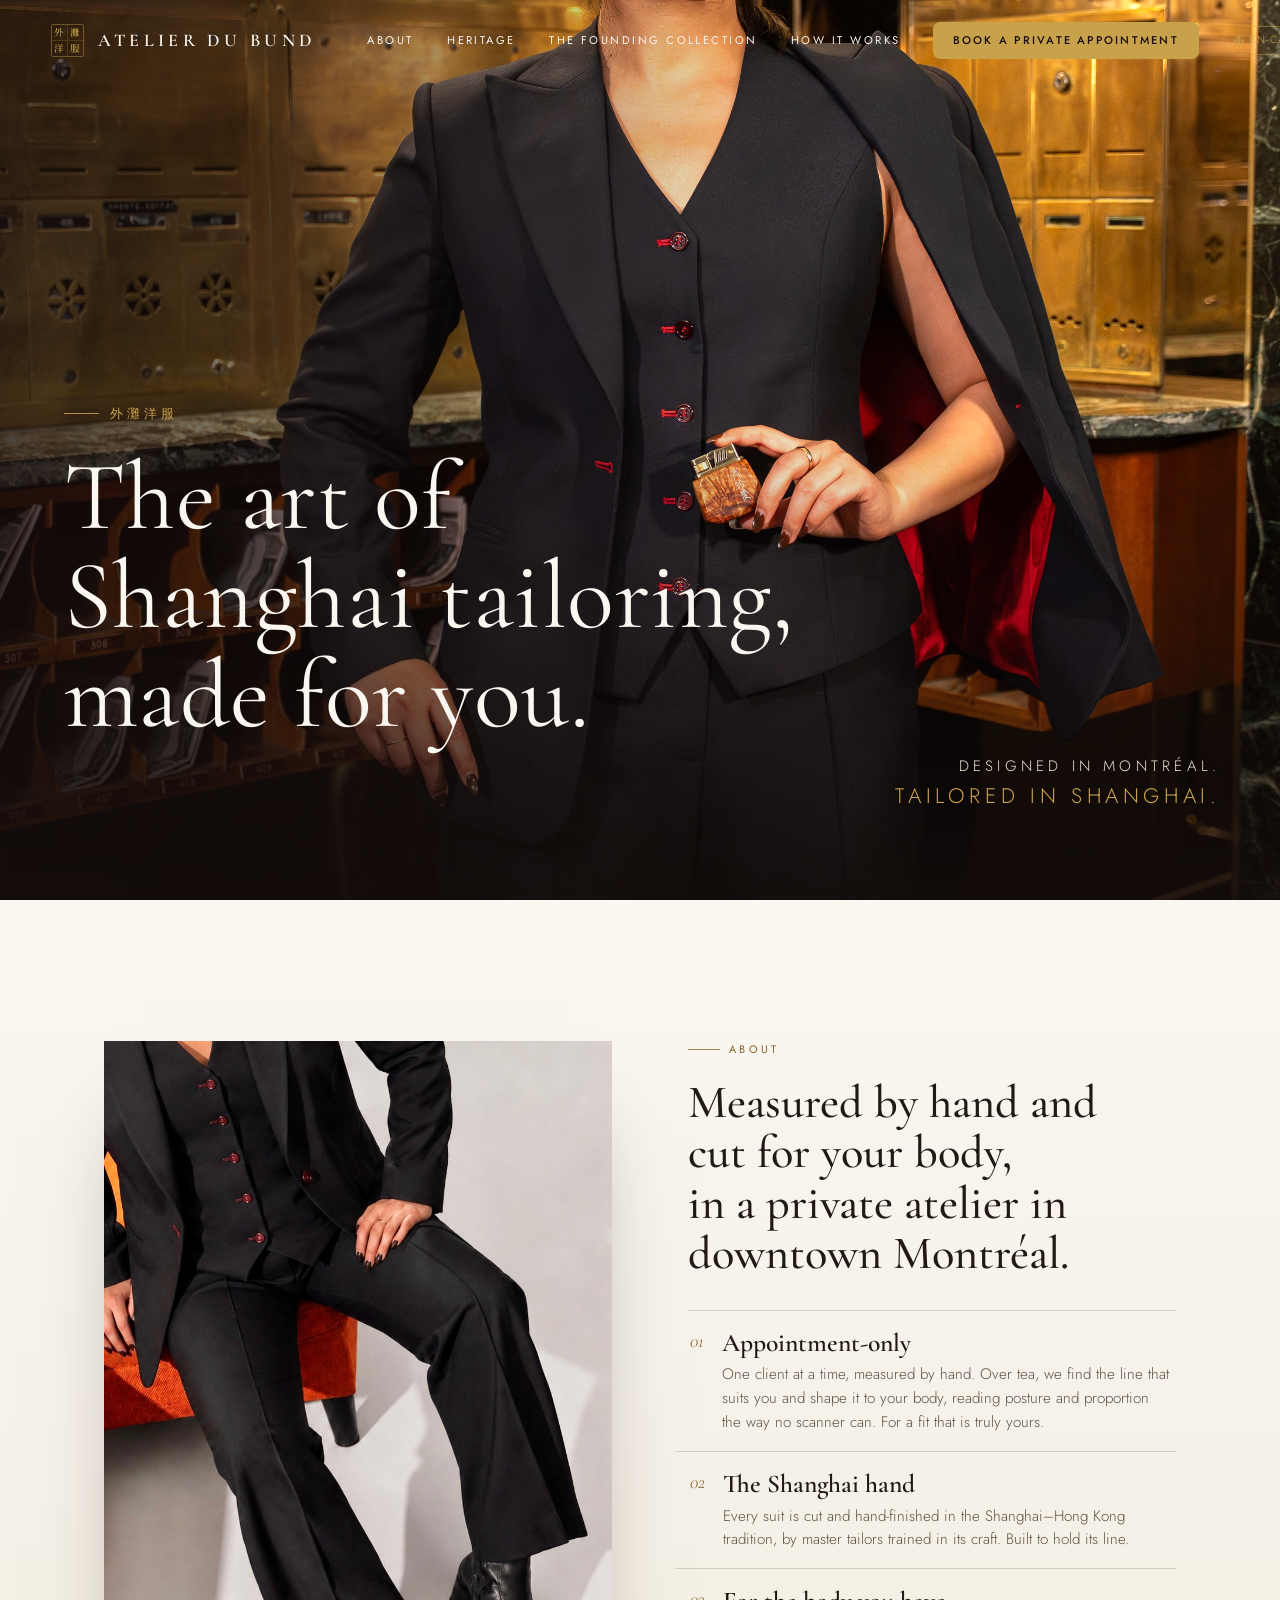
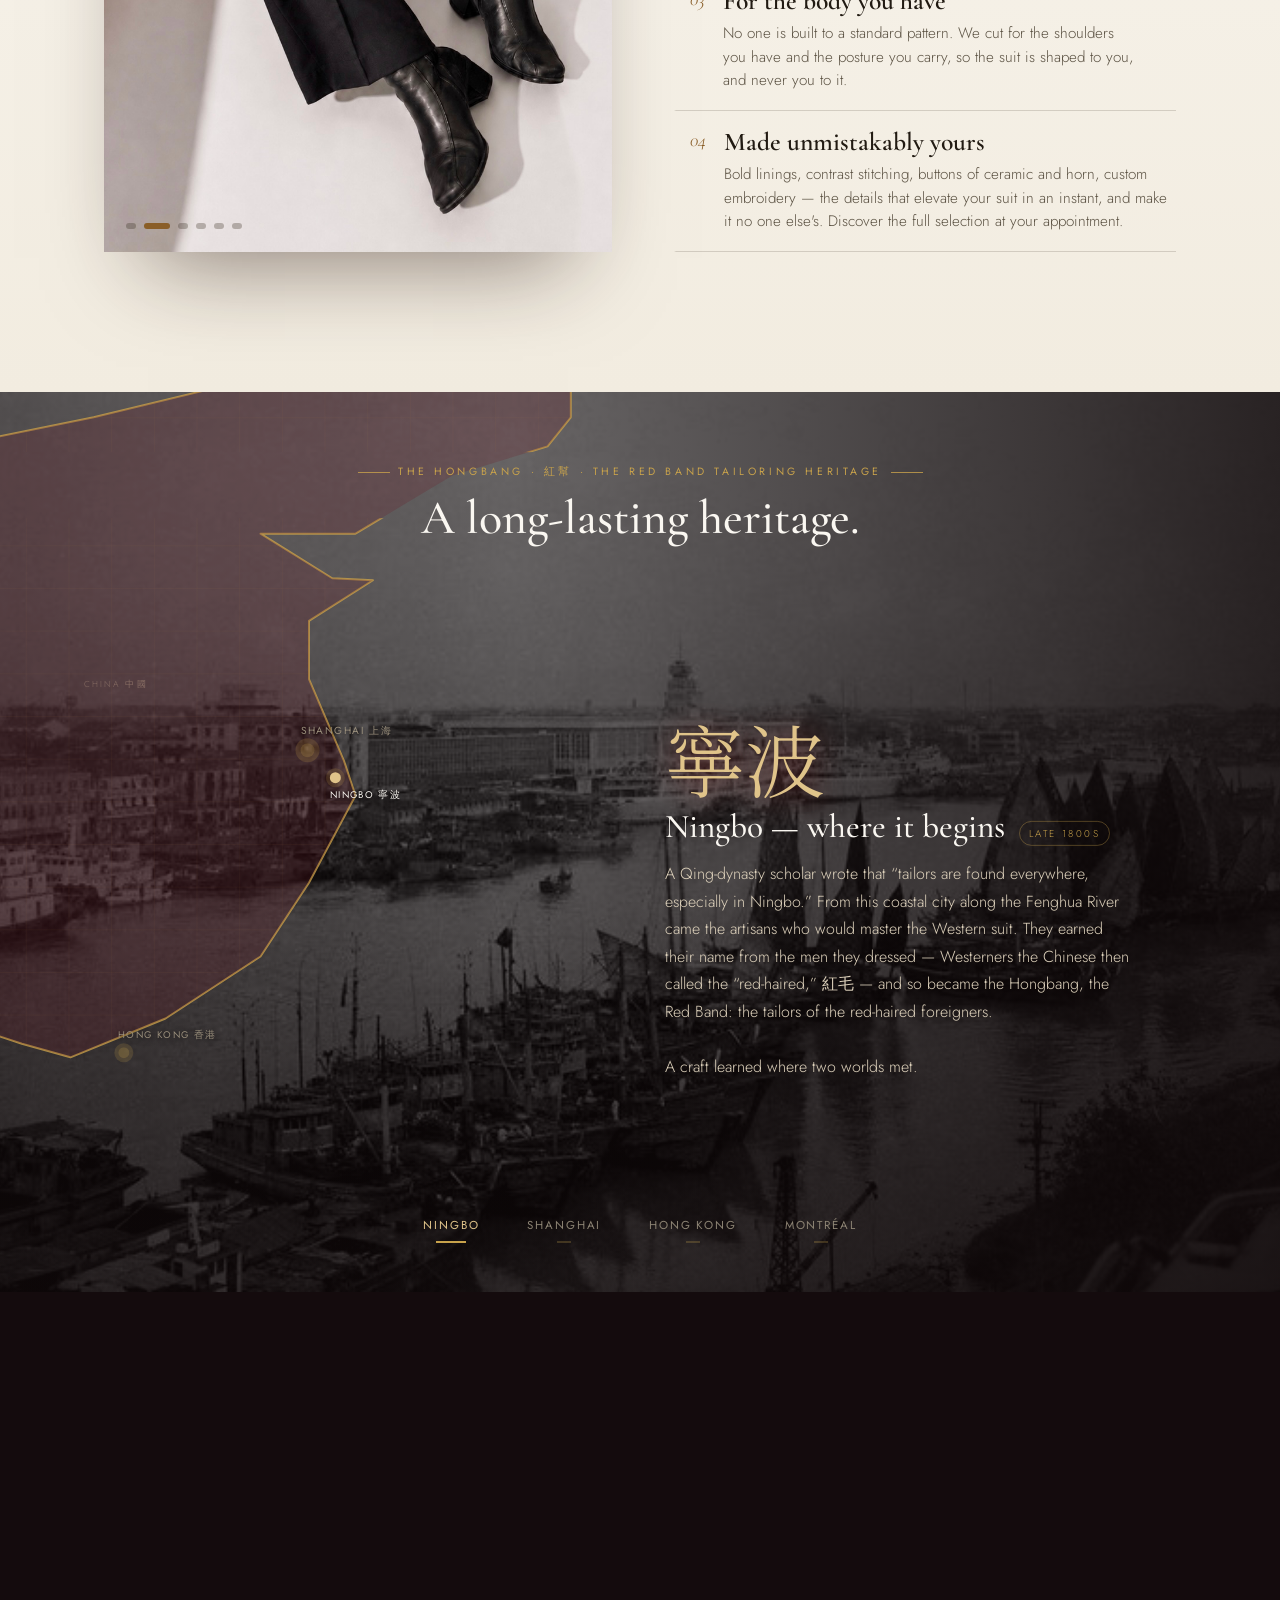
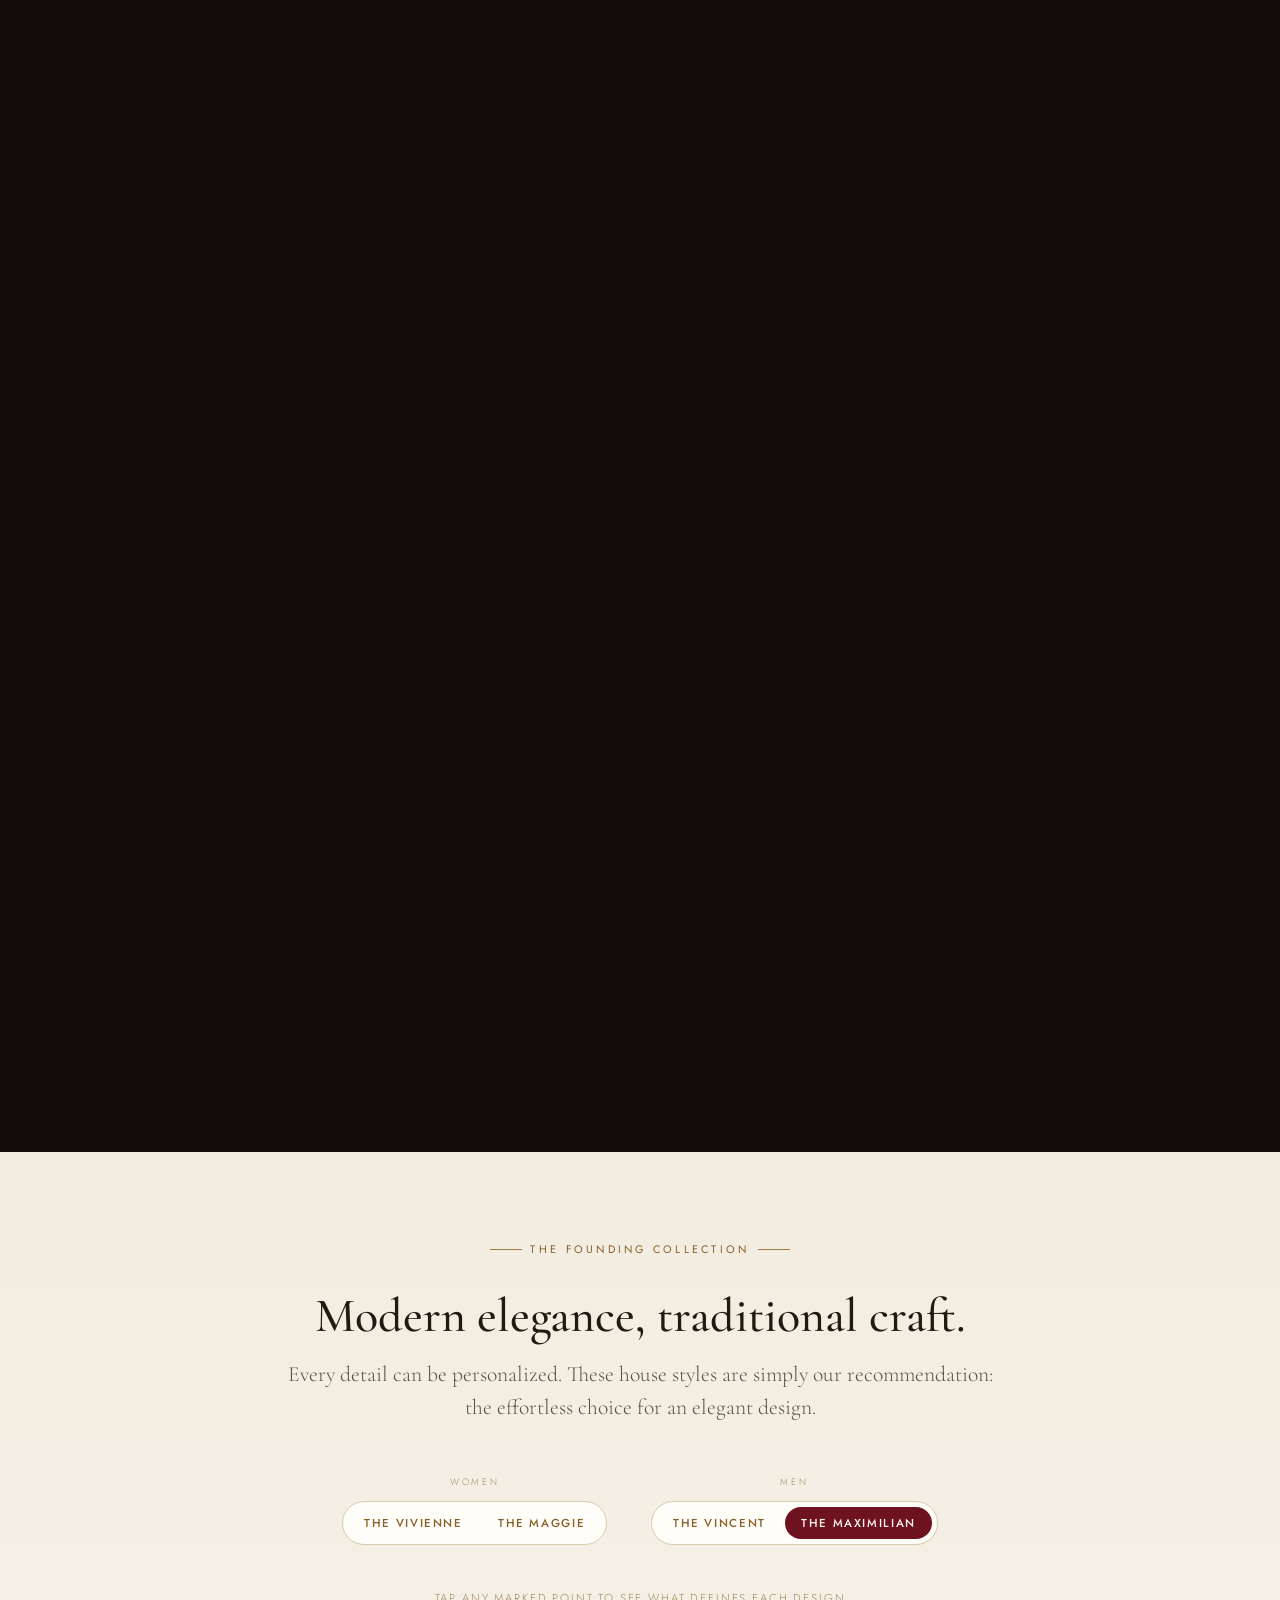
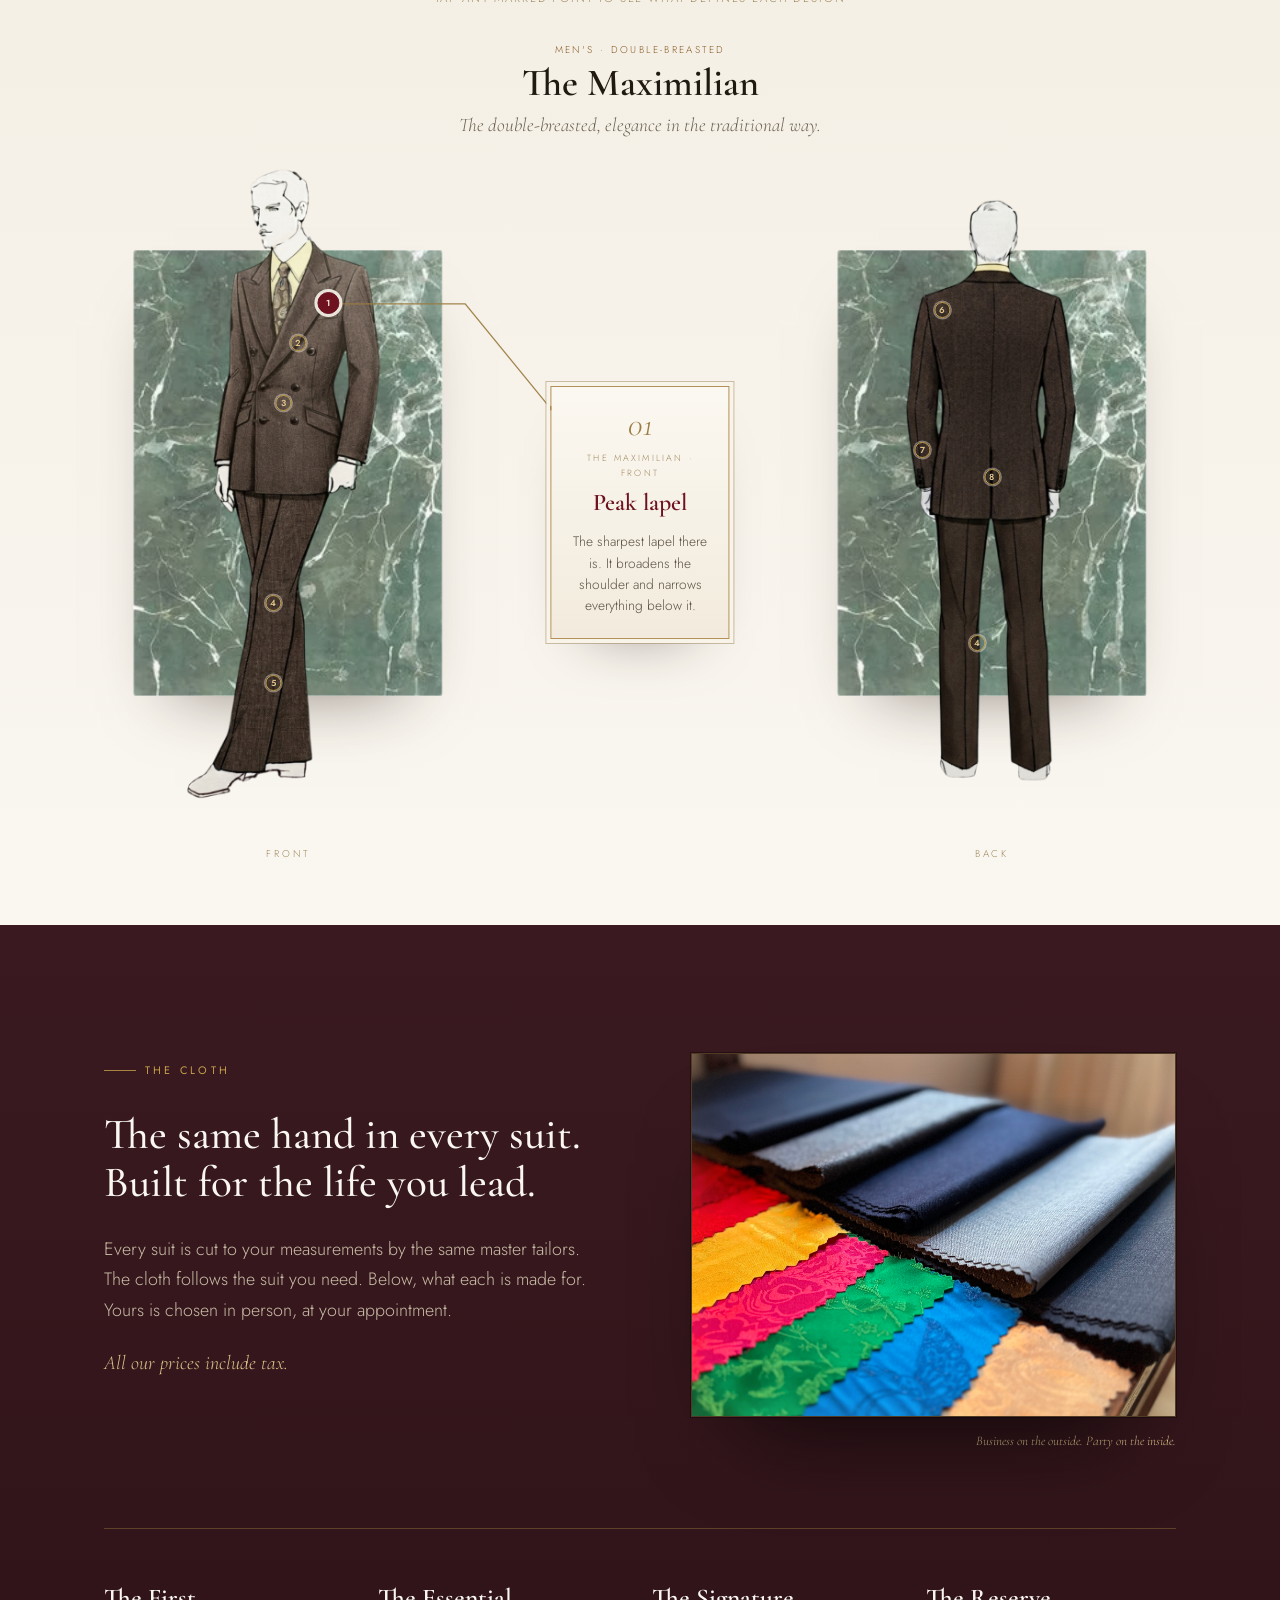
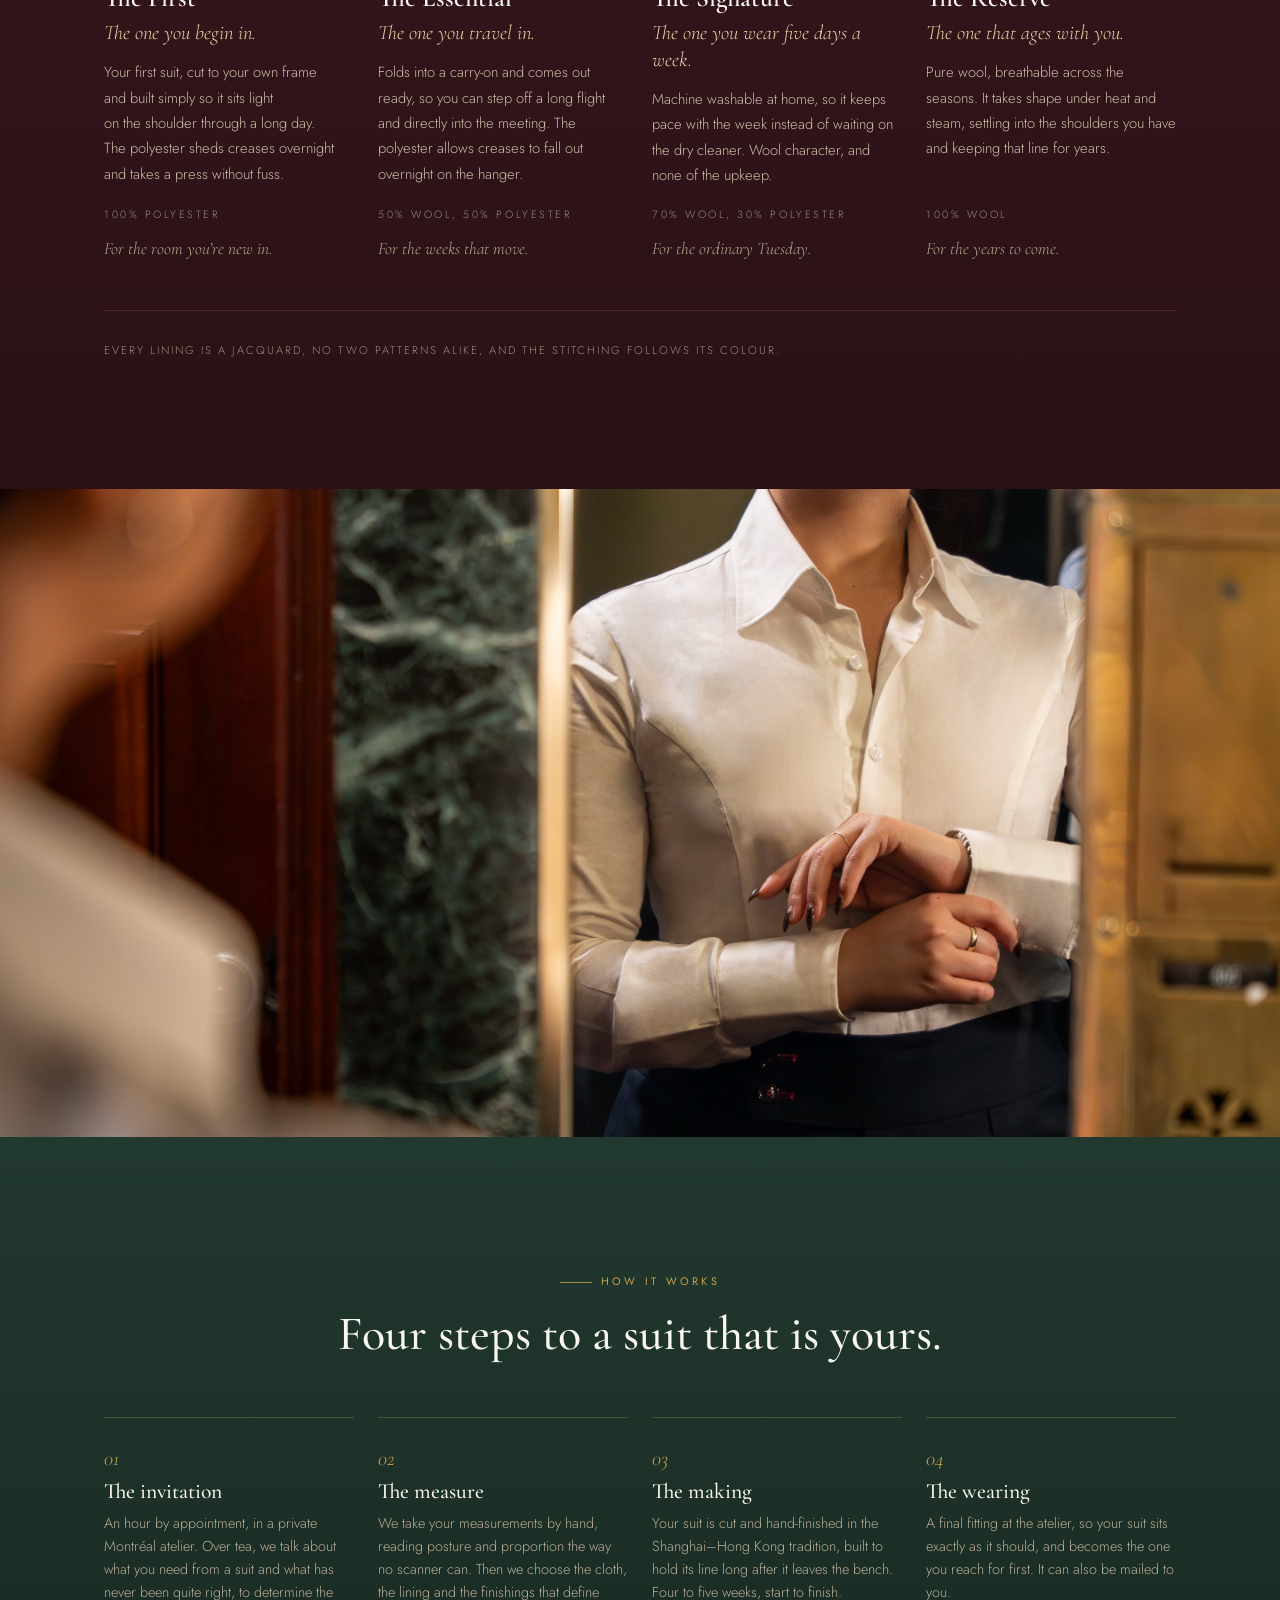
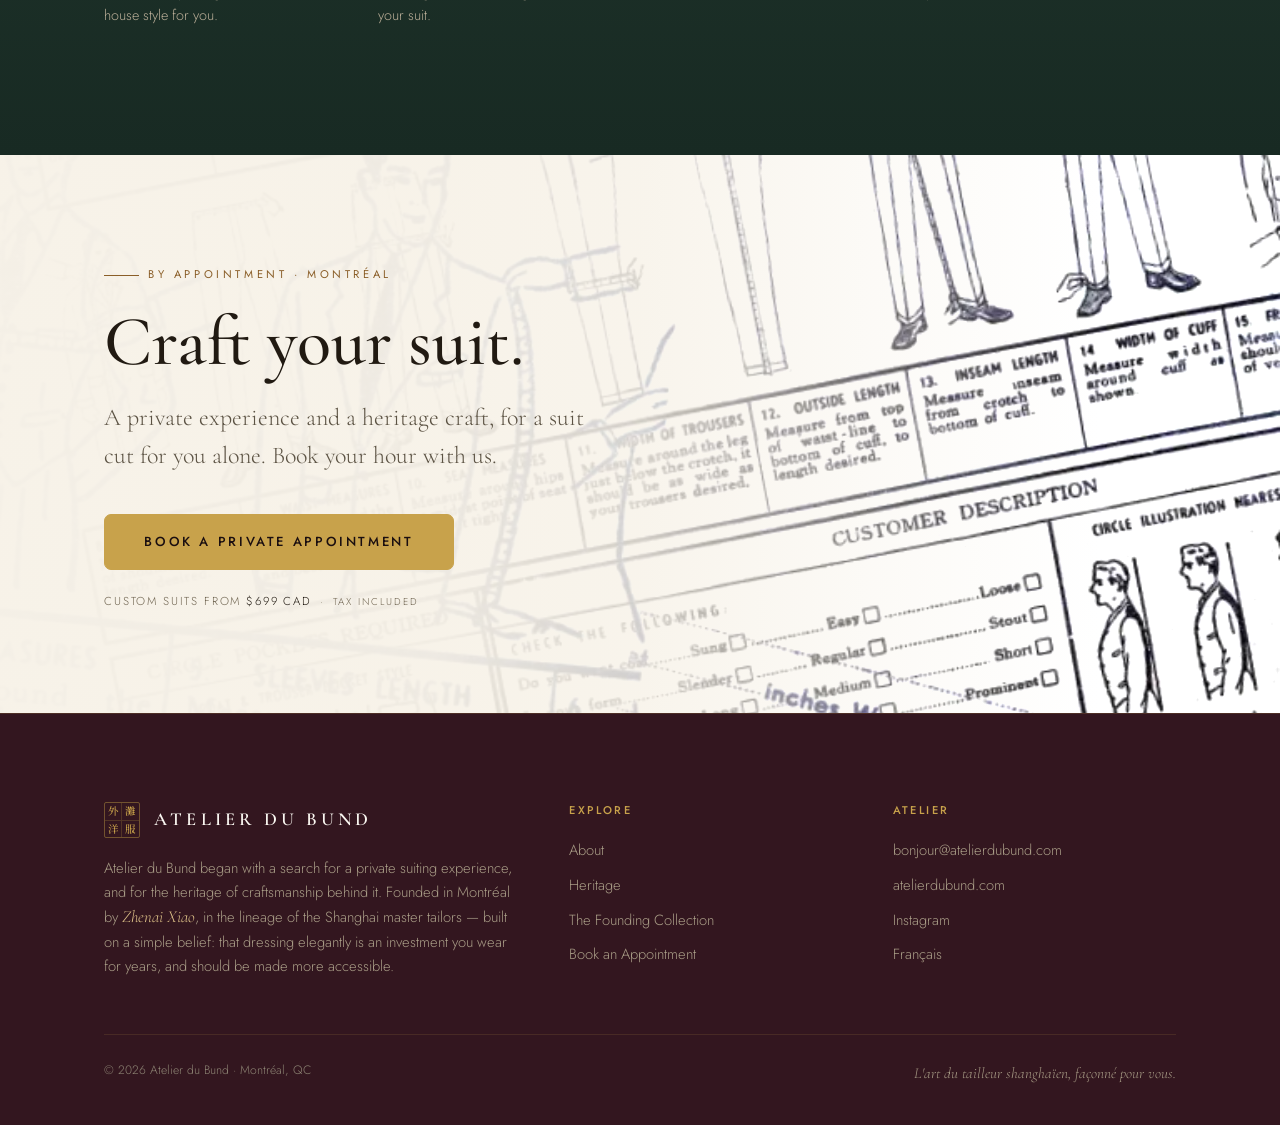
==== commit 83ca27c0: "Let Tailored in Shanghai lead, and say Montréal once Montréal comes off the hero eyebrow, which is 外" ====
--- a/index.html
+++ b/index.html
@@ -8,7 +8,7 @@
 <link rel="preconnect" href="https://fonts.googleapis.com">
 <link rel="preconnect" href="https://fonts.gstatic.com" crossorigin>
 <link href="https://fonts.googleapis.com/css2?family=Cormorant+Garamond:ital,wght@0,400;0,500;0,600;1,400;1,500;1,600&family=Jost:wght@300;400;500&family=Noto+Serif+TC:wght@500;600&display=swap" rel="stylesheet">
-<link rel="stylesheet" href="assets/styles.css?v=20261011">
+<link rel="stylesheet" href="assets/styles.css?v=20261011b">
 
 <!-- Language alternates -->
 <link rel="canonical" href="https://atelierdubund.com/">
@@ -73,7 +73,7 @@
   <div class="adb-hero__inner">
     <div class="adb-hero__row">
       <div class="adb-hero__lead">
-        <span class="adb-eyebrow adb-eyebrow--gold"><span class="adb-eyebrow__rule"></span>外灘洋服 · Montréal</span>
+        <span class="adb-eyebrow adb-eyebrow--gold"><span class="adb-eyebrow__rule"></span>外灘洋服</span>
         <h1 class="adb-hero__title">The art of Shanghai tailoring,<br>made for you.</h1>
       </div>
       <div class="adb-hero__origin">
--- a/assets/styles.css
+++ b/assets/styles.css
@@ -363,15 +363,9 @@
 .adb-hero__origin-designed,.adb-hero__origin-made{
   font-weight:300;letter-spacing:.28em;line-height:1.5;
   color:#ece3d2;margin-right:-.28em}
-/* Tailored in Shanghai is the anchor line, so it takes a size step up and the
-   gold. Bigger caps need less tracking to look evenly spaced.
-   The step is not a free choice: it is the one that stands the IN of each line
-   on a single vertical, their right edges here, where the block is set flush
-   right. DESIGNED and TAILORED are the same length, so the step is small. It is
-   a ratio, so it holds at every width. Measured on the ink: change the tracking
-   or the words and it has to be measured again. French, À over À, lands on the
-   same step. */
-.adb-hero__origin-made{font-size:1.085em;letter-spacing:.22em;margin-right:-.22em;margin-top:.2rem}
+/* Tailored in Shanghai is the anchor line, so it takes a clear size step up,
+   and the gold. Bigger caps need less tracking to look evenly spaced. */
+.adb-hero__origin-made{font-size:1.4em;letter-spacing:.22em;margin-right:-.22em;margin-top:.2rem}
 /* Tailored in Shanghai is the highlight, so the whole line is gold and the
    line above stays ivory. */
 .adb-hero__origin-made{color:#c8a24b}
@@ -658,21 +652,20 @@
      margin goes onto the gap above the mark below. */
   /* The mark supports the headline, it does not compete with it: the two lines
      are pulled tight so they read as one stamp rather than two statements. */
-  /* 6.7328 and 4.4828 below are not rounder on purpose: they land the headline on
+  /* 6.4526 and 4.2026 below are not rounder on purpose: they land the headline on
      exactly the layout pixel it had before the mark was resized. */
-  .adb-hero__origin{position:static;text-align:left;margin-top:6.7328rem;font-size:.794rem}
+  .adb-hero__origin{position:static;text-align:left;margin-top:6.4526rem;font-size:min(.794rem,3.85vw)}
   /* A short phone has less frame to give, and there the price already sat higher.
      Hold both values so the headline stays put and the mark keeps its clearance. */
   @media (max-height:740px){
     .adb-hero__row{margin-bottom:3rem}
-    .adb-hero__origin{margin-top:4.4828rem}
+    .adb-hero__origin{margin-top:4.2026rem}
   }
-  /* Flush left here, so the INs stand on their left edges, which takes a bigger
-     step. French stands À over À on a step of its own. The line box is fixed
-     rather than 1.5 of the type, so the step can differ by language without
-     moving the headline. */
-  .adb-hero__origin-made{font-size:1.167em;line-height:1.39rem;margin-top:.3rem}
-  :lang(fr) .adb-hero__origin-made{font-size:1.231em}
+  /* Tailored in Shanghai is the longest line on the page at this size, so below
+     about 330px the type follows the screen width to keep it on one line. Both
+     line boxes are fixed, so that never moves the headline. */
+  .adb-hero__origin-designed{line-height:1.19rem}
+  .adb-hero__origin-made{line-height:1.67rem;margin-top:.3rem}
   .adb-hero__origin-designed,.adb-hero__origin-made{margin-right:0}
   .adb-hero .adb-eyebrow{font-size:.7rem}
   .adb-hero__inner{transform:translateY(5vh)}
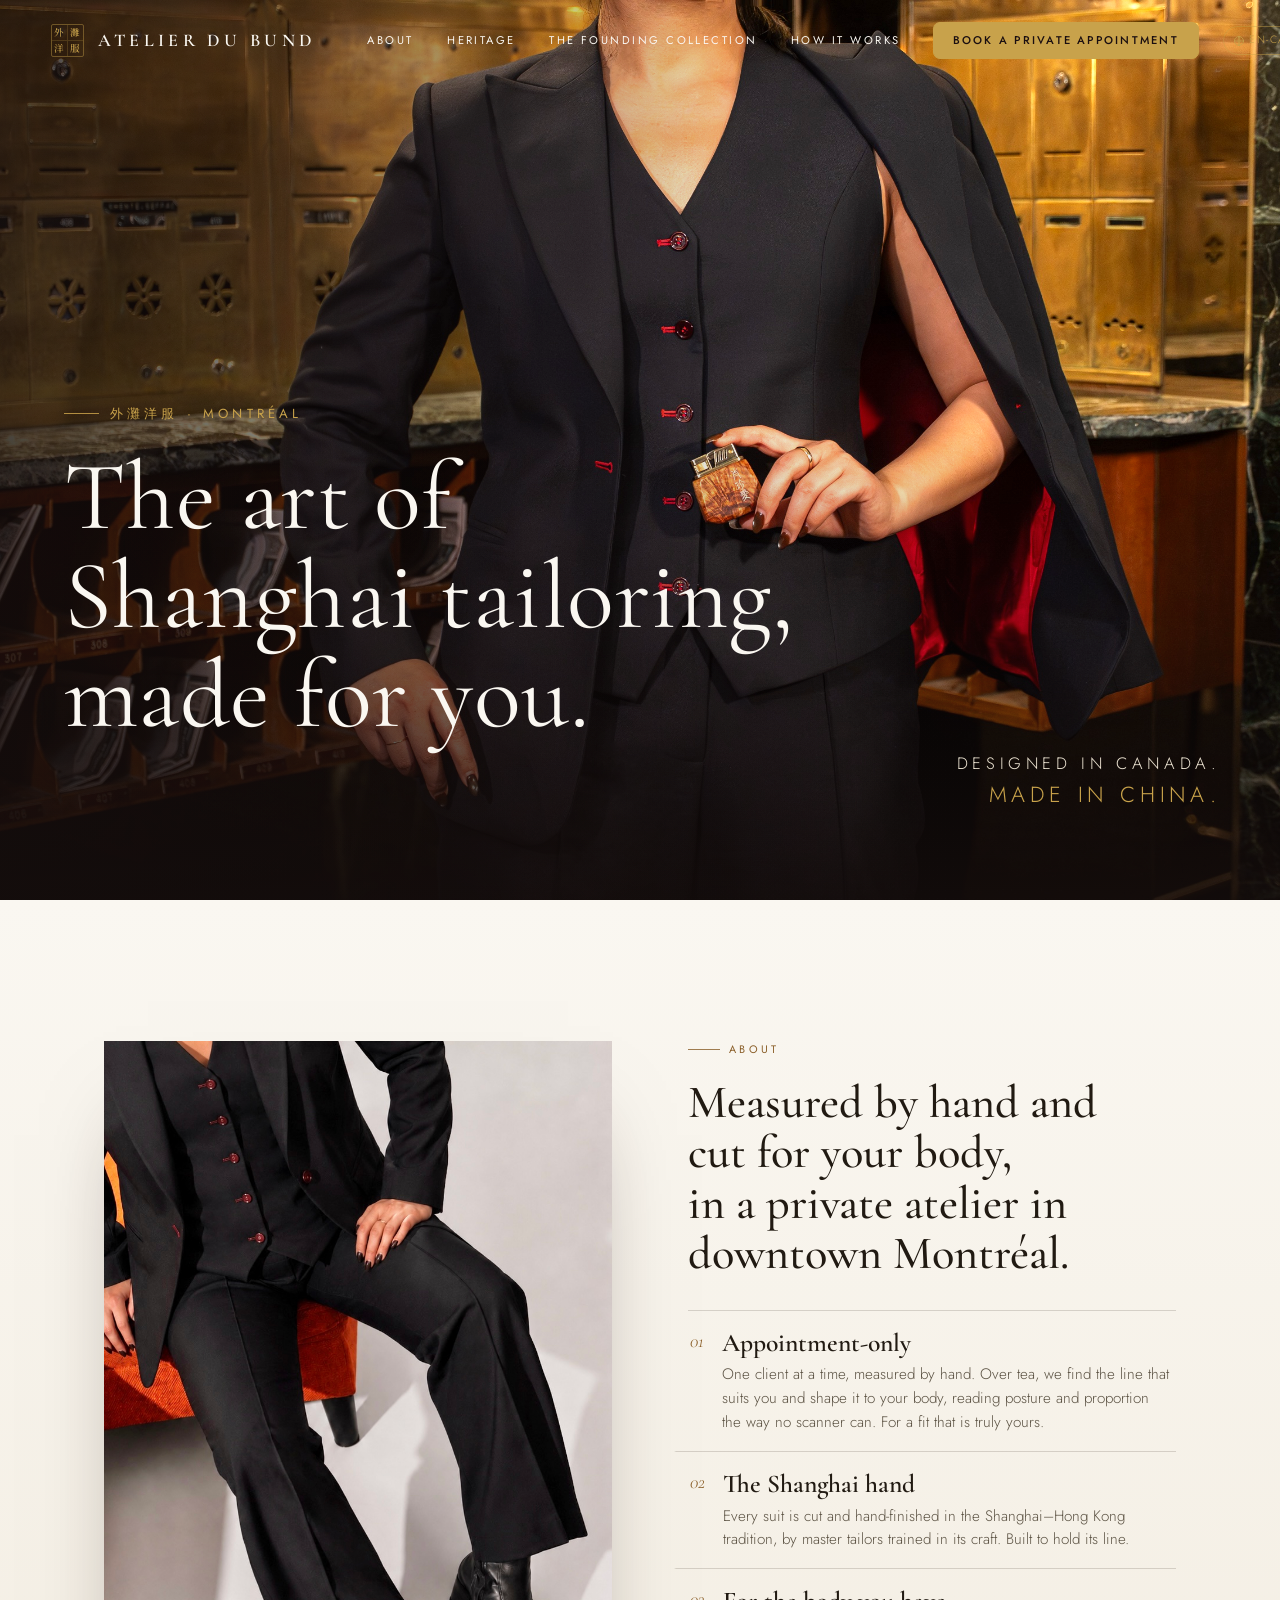
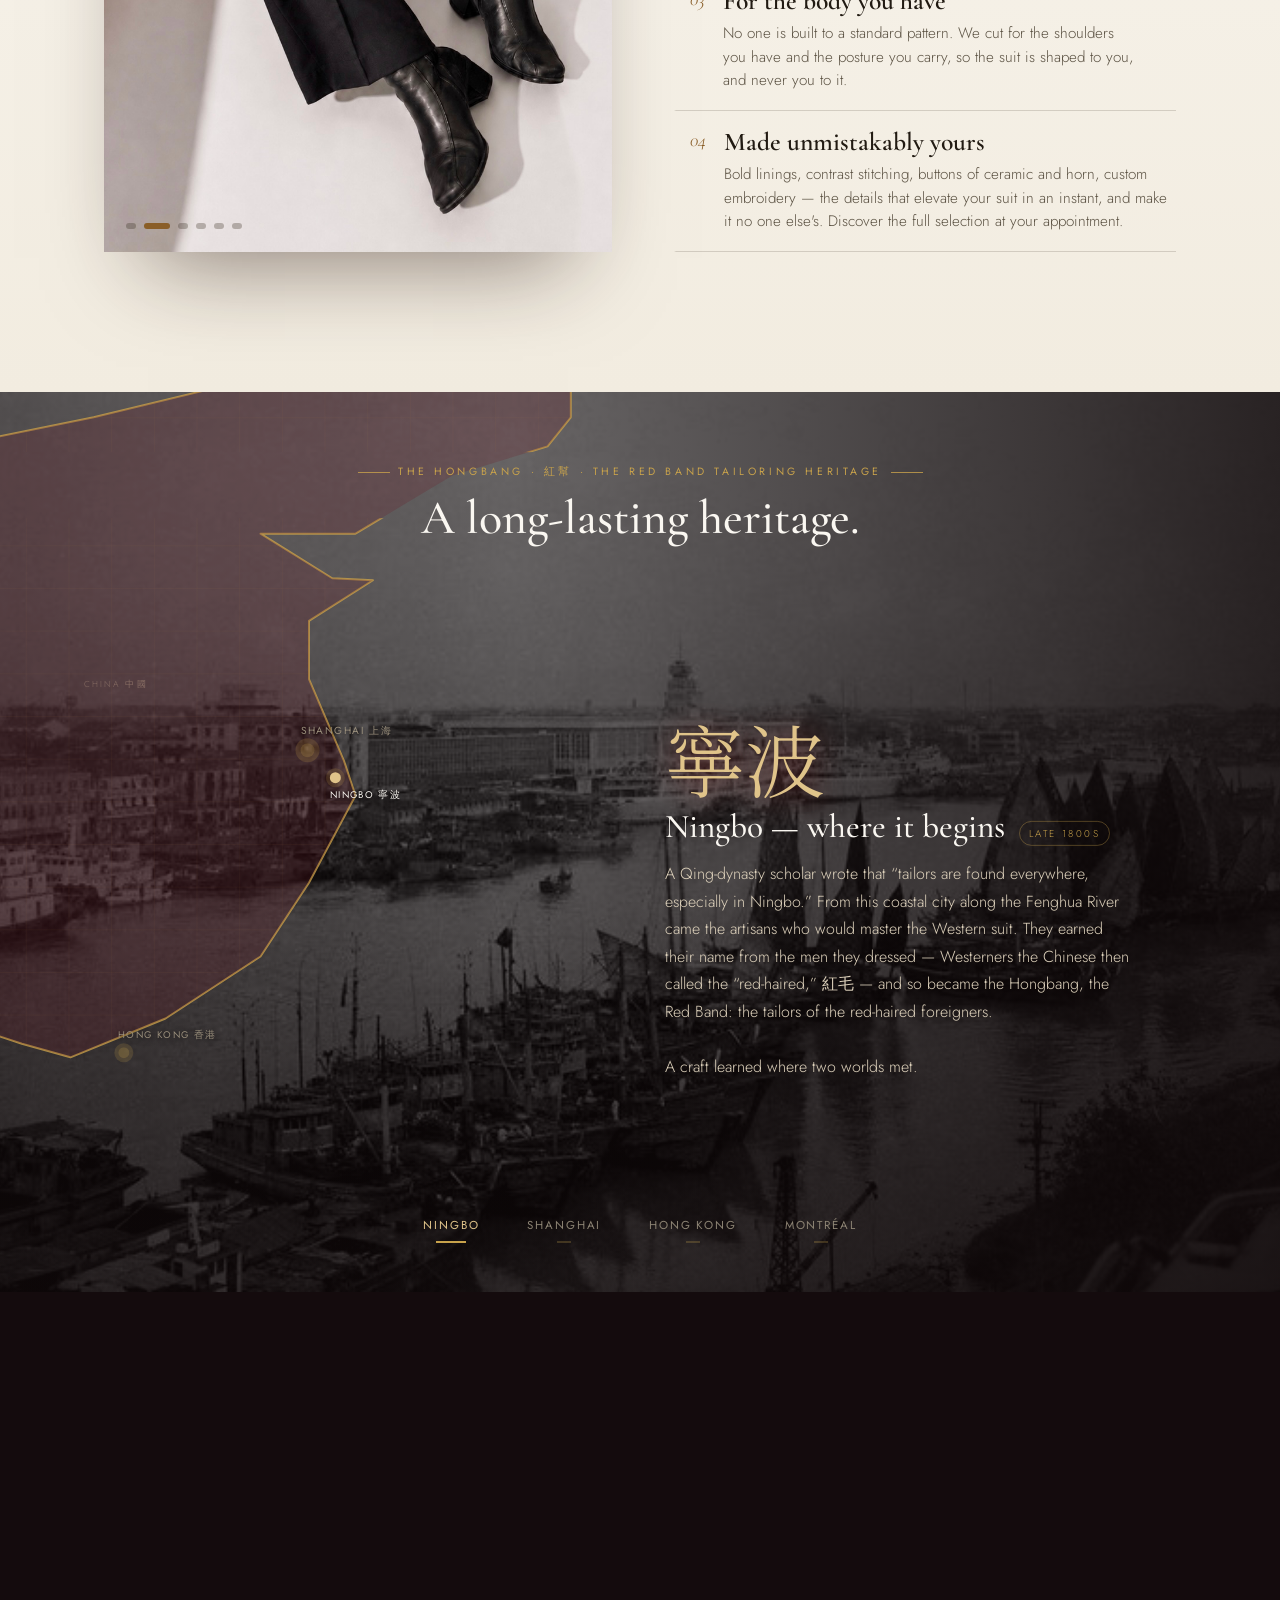
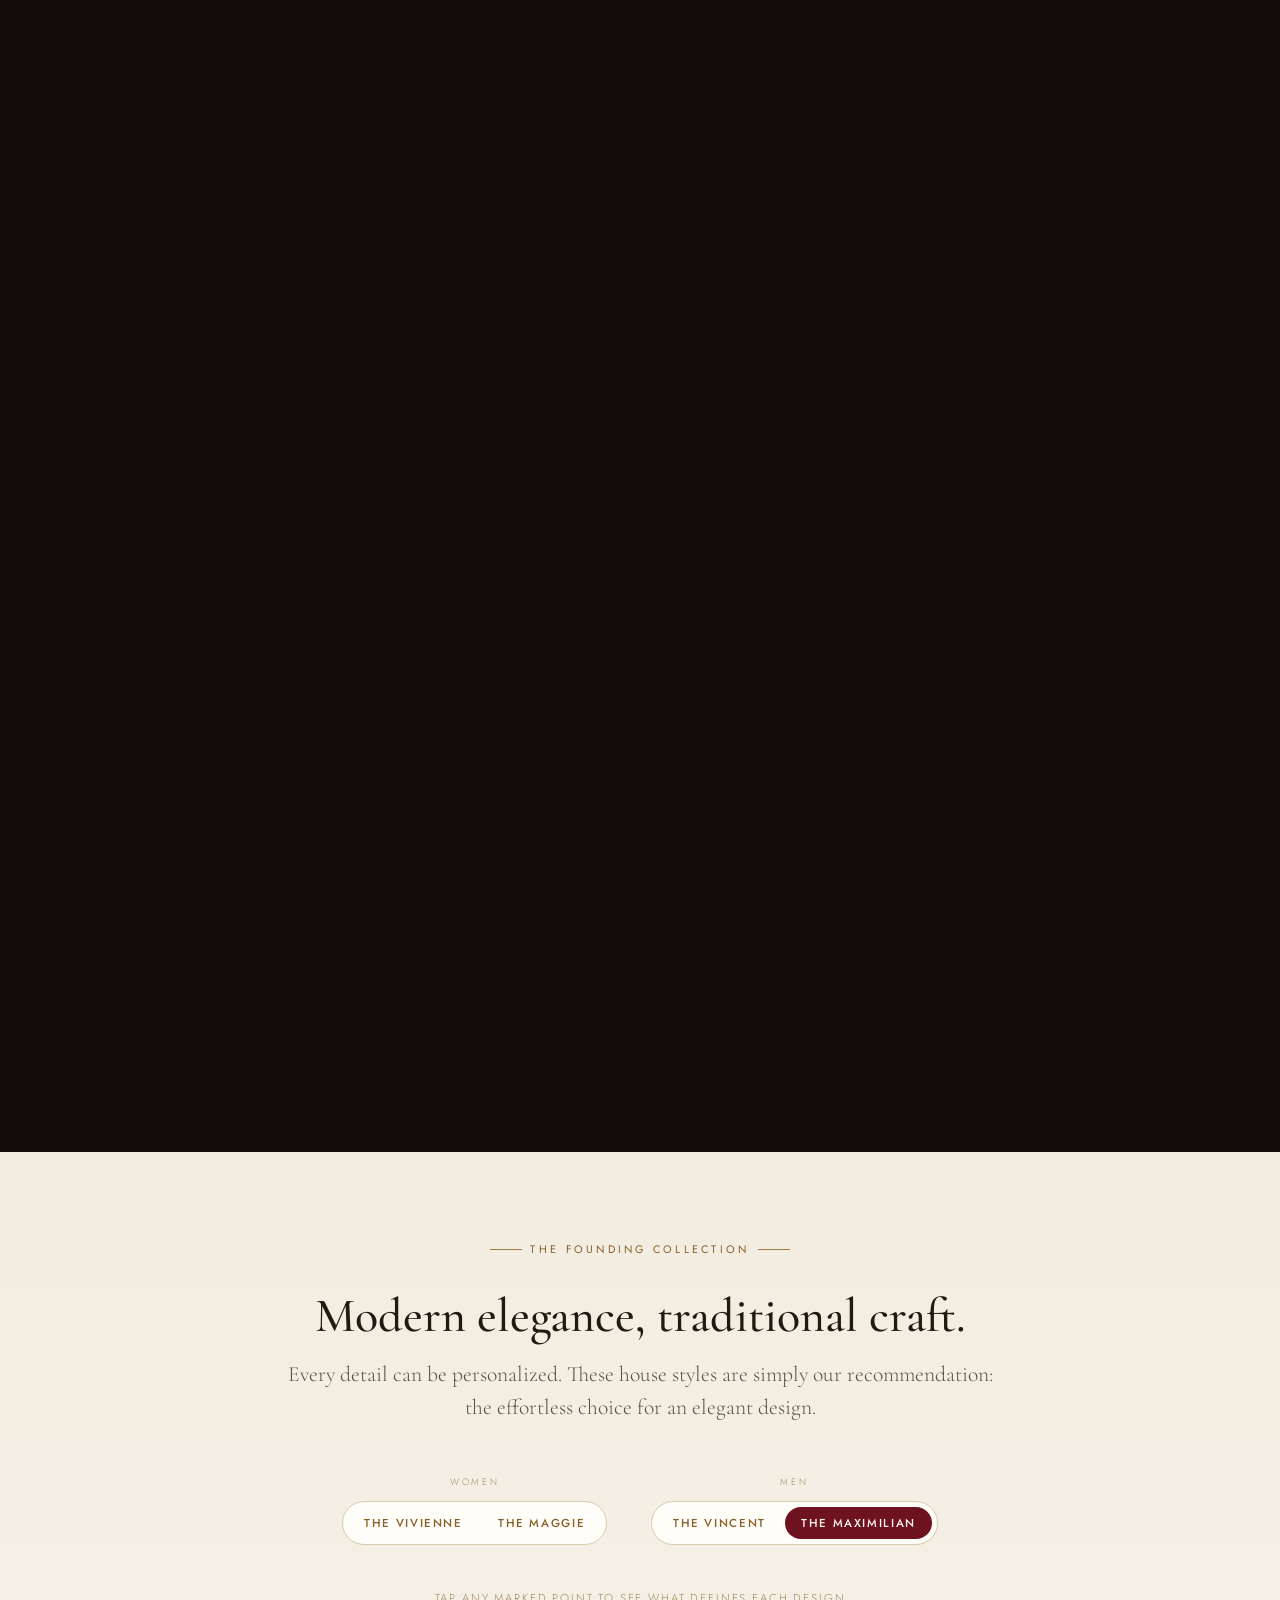
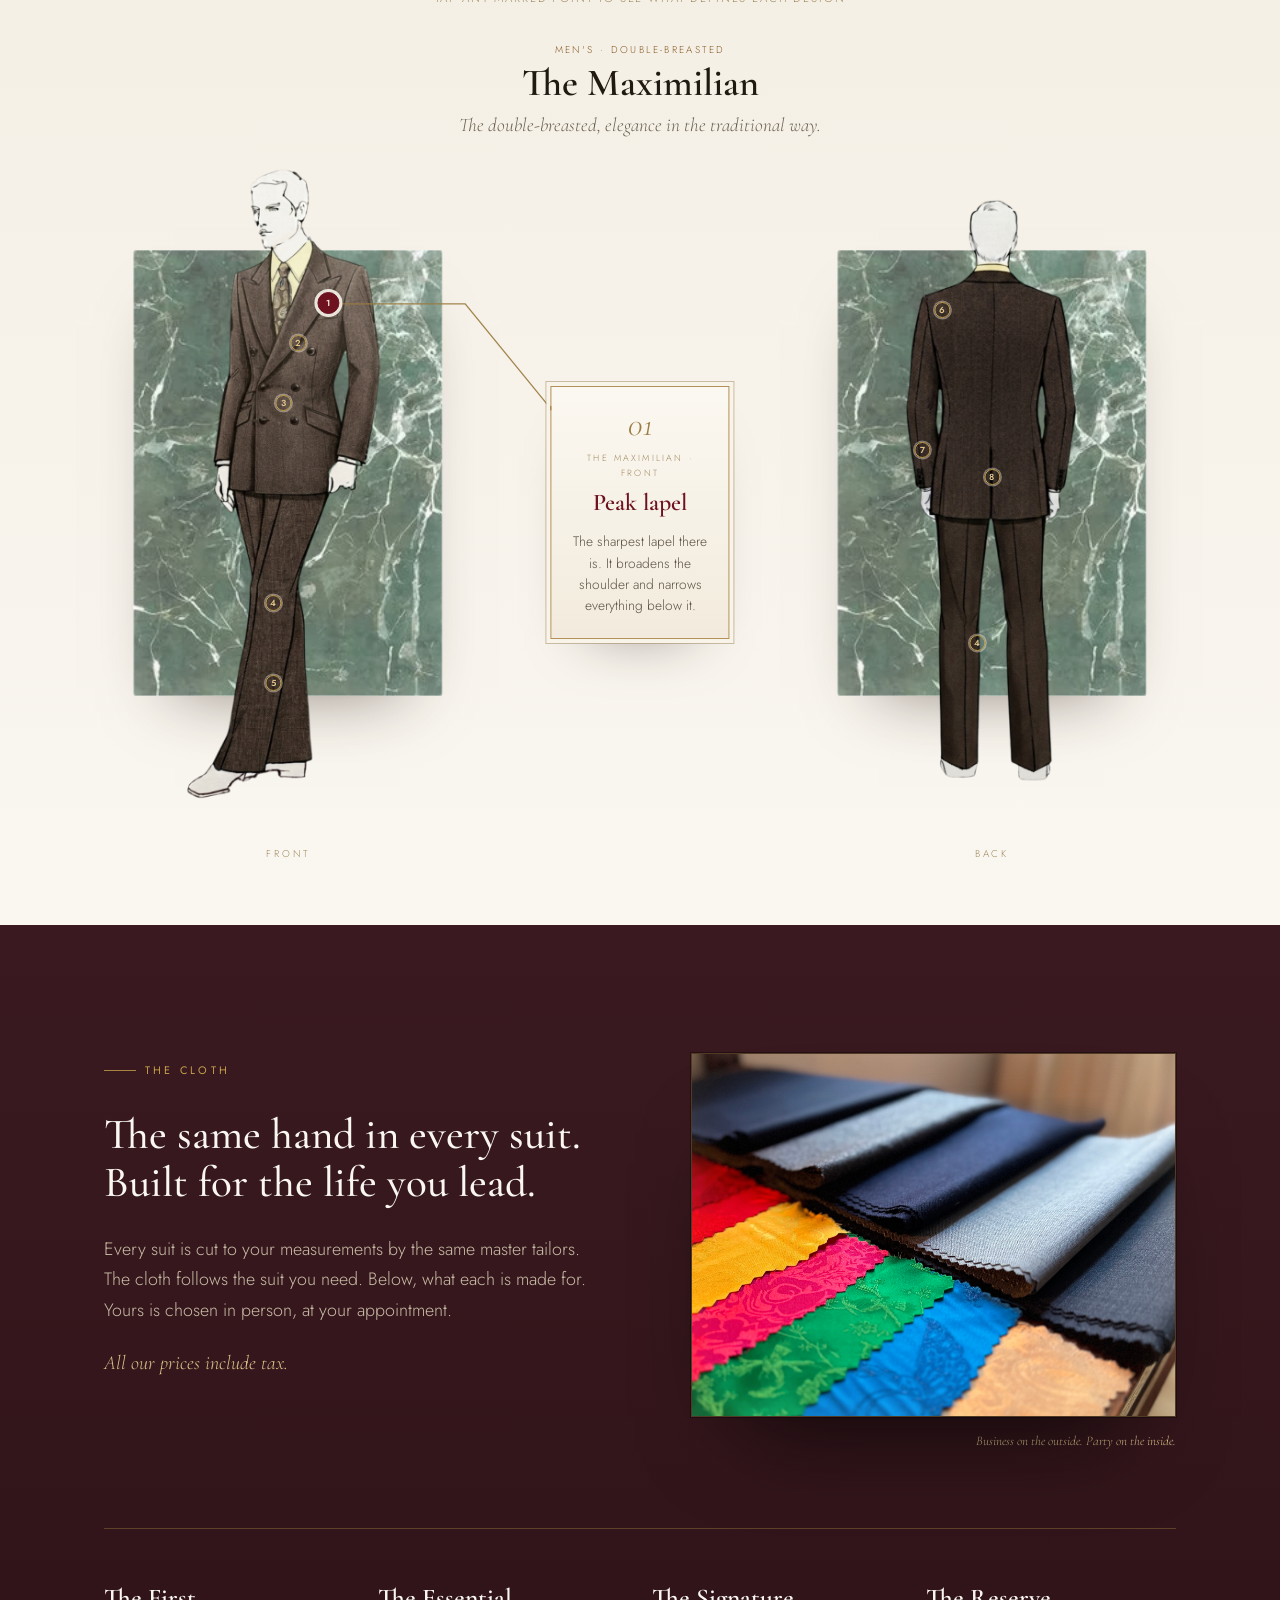
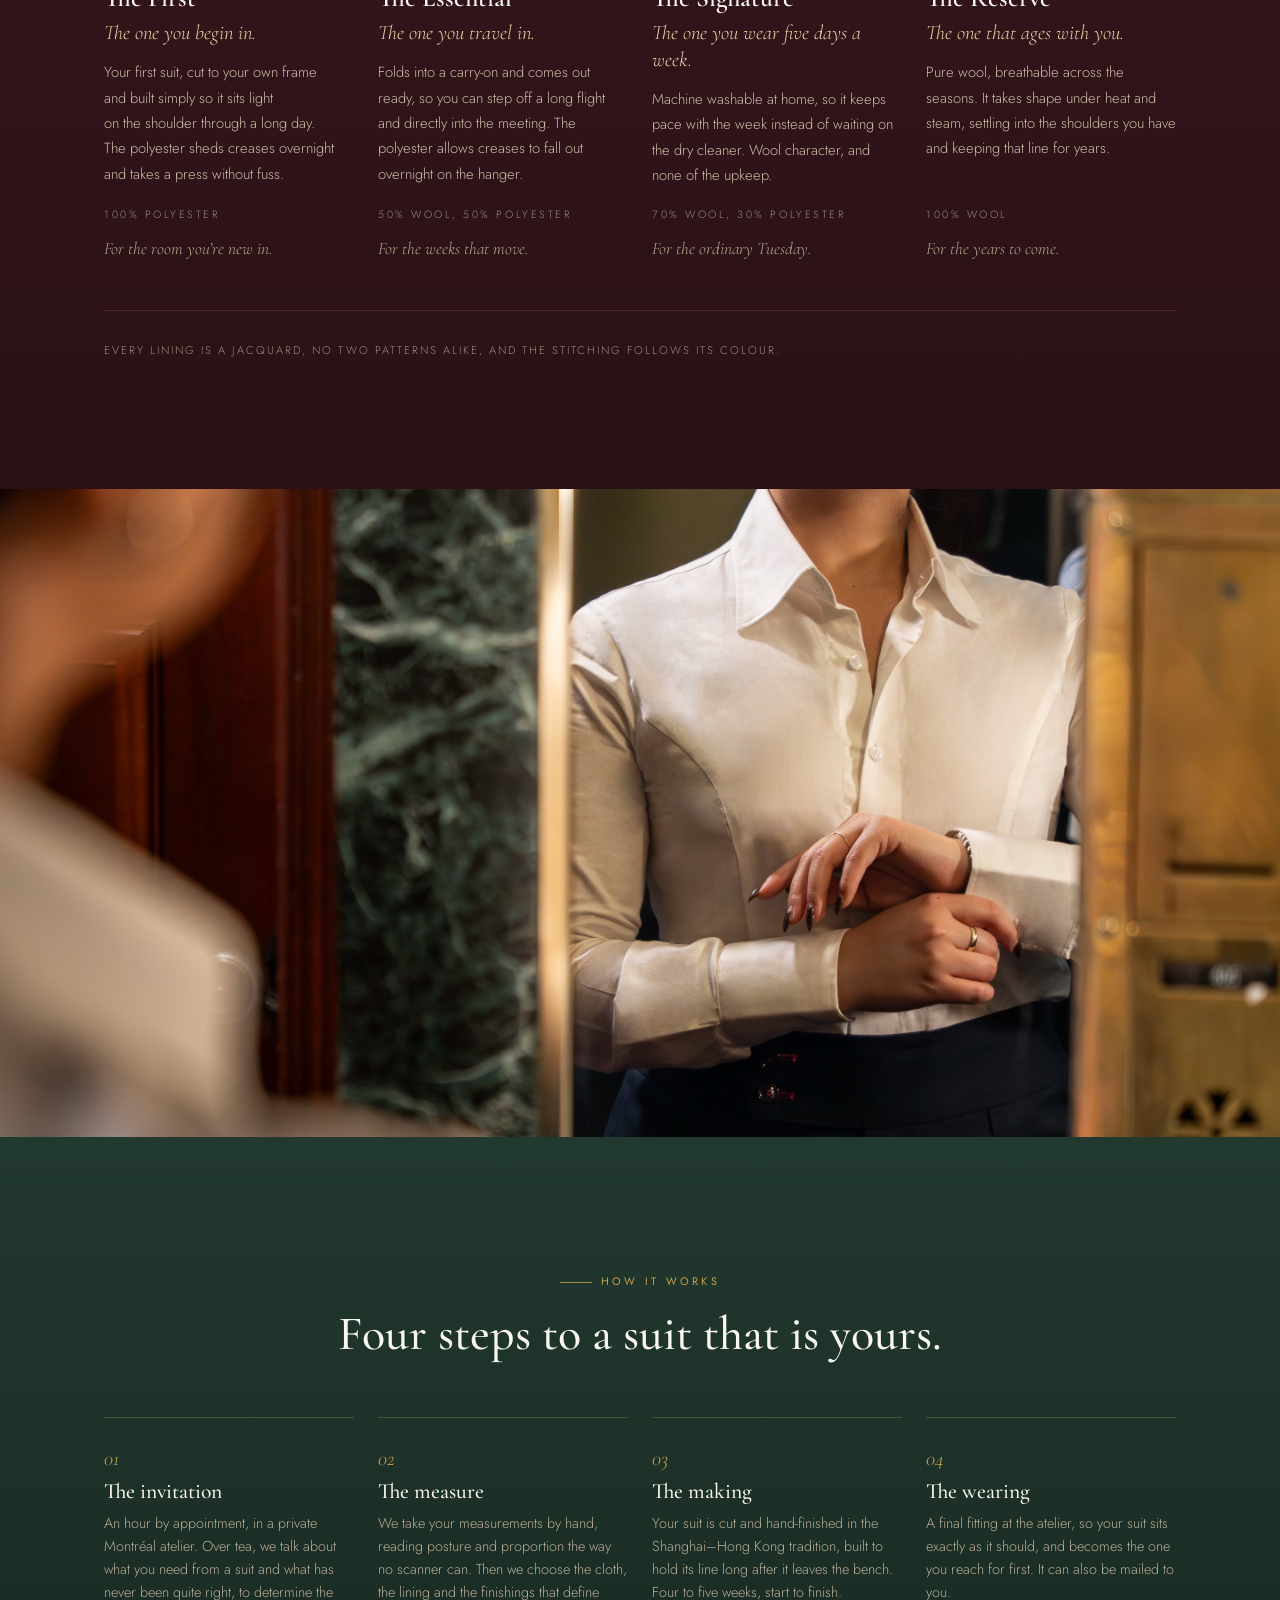
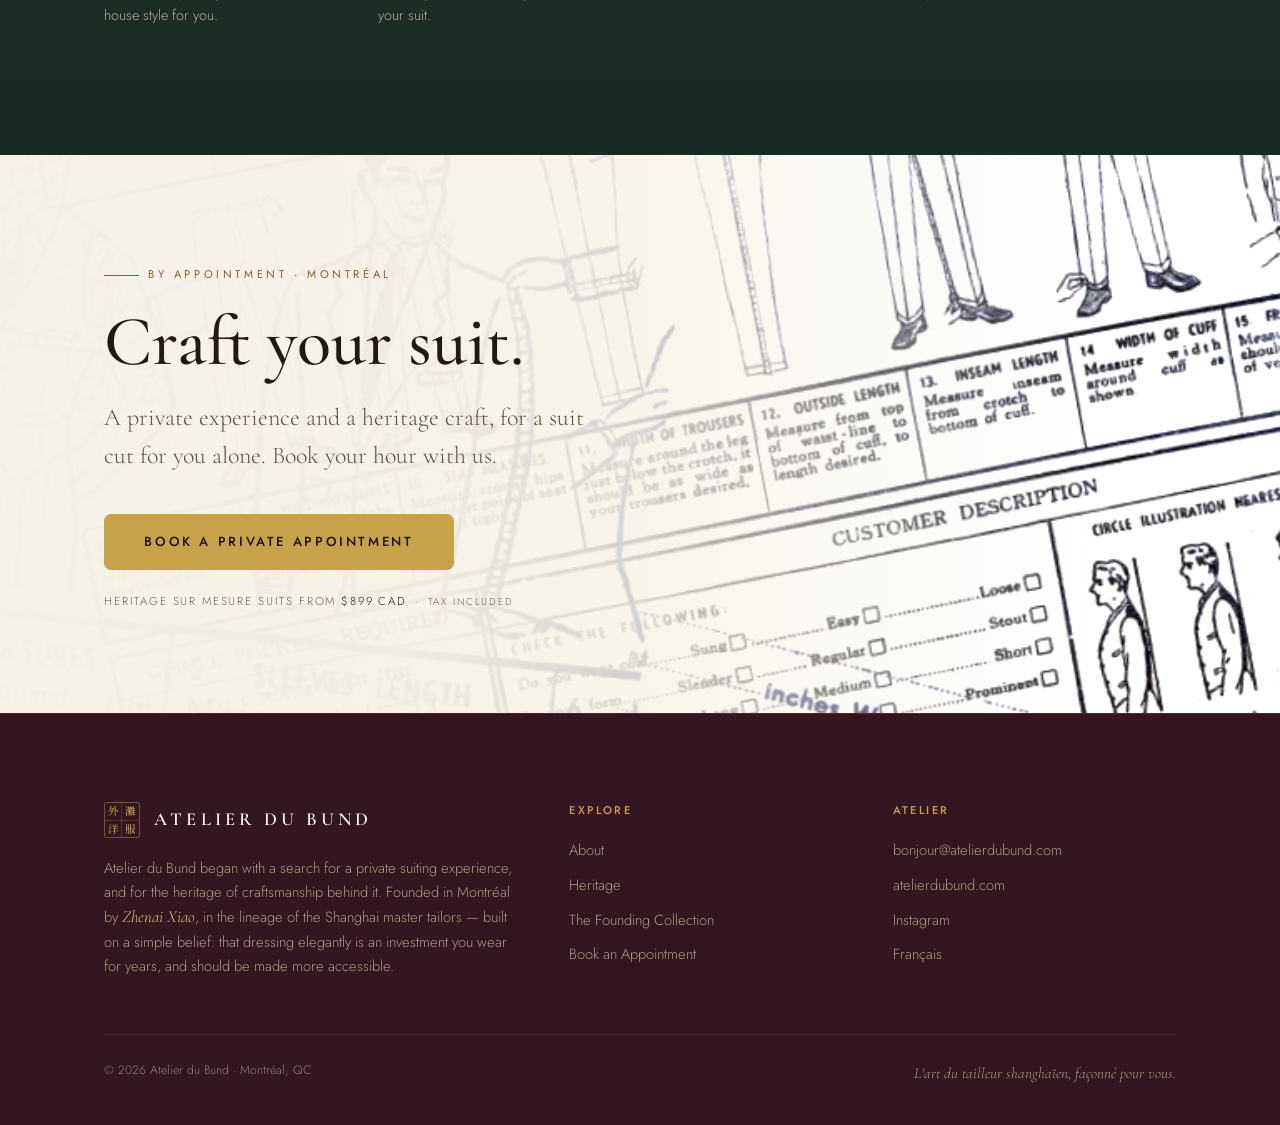
==== commit 0597cf05: "Heritage sur mesure suits, from $899, and back to Canada and China The hero returns to the Canada / " ====
--- a/index.html
+++ b/index.html
@@ -4,11 +4,11 @@
 <meta charset="UTF-8">
 <meta name="viewport" content="width=device-width, initial-scale=1.0">
 <title>Atelier du Bund — The art of Shanghai tailoring, made for you.</title>
-<meta name="description" content="Custom suits in the art of Shanghai tailoring, made for you. A private suiting experience, by appointment in Montréal.">
+<meta name="description" content="Heritage sur mesure suits, by private appointment in Montréal.">
 <link rel="preconnect" href="https://fonts.googleapis.com">
 <link rel="preconnect" href="https://fonts.gstatic.com" crossorigin>
 <link href="https://fonts.googleapis.com/css2?family=Cormorant+Garamond:ital,wght@0,400;0,500;0,600;1,400;1,500;1,600&family=Jost:wght@300;400;500&family=Noto+Serif+TC:wght@500;600&display=swap" rel="stylesheet">
-<link rel="stylesheet" href="assets/styles.css?v=20261011b">
+<link rel="stylesheet" href="assets/styles.css?v=20261011c">
 
 <!-- Language alternates -->
 <link rel="canonical" href="https://atelierdubund.com/">
@@ -27,8 +27,8 @@
 <meta property="og:site_name" content="Atelier du Bund">
 <meta property="og:locale" content="en_CA">
 <meta property="og:url" content="https://atelierdubund.com/">
-<meta property="og:title" content="Atelier du Bund — The art of Shanghai tailoring, made for you.">
-<meta property="og:description" content="Custom suits in the art of Shanghai tailoring, made for you. A private suiting experience, by appointment in Montréal.">
+<meta property="og:title" content="The art of Shanghai tailoring, made for you. Heritage sur mesure suits, by private appointment.">
+<meta property="og:description" content="Atelier du Bund · Montréal">
 <meta property="og:image" content="https://atelierdubund.com/assets/logos/og-image.png">
 <meta property="og:image:width" content="1200">
 <meta property="og:image:height" content="630">
@@ -36,8 +36,8 @@
 
 <!-- Twitter -->
 <meta name="twitter:card" content="summary_large_image">
-<meta name="twitter:title" content="Atelier du Bund — The art of Shanghai tailoring, made for you.">
-<meta name="twitter:description" content="Custom suits in the art of Shanghai tailoring, made for you. A private suiting experience, by appointment in Montréal.">
+<meta name="twitter:title" content="The art of Shanghai tailoring, made for you. Heritage sur mesure suits, by private appointment.">
+<meta name="twitter:description" content="Atelier du Bund · Montréal">
 <meta name="twitter:image" content="https://atelierdubund.com/assets/logos/og-image.png">
 <meta name="twitter:image:alt" content="The 外灘洋服 seal beside the Atelier du Bund wordmark, in gold on oxblood.">
 </head>
@@ -73,12 +73,12 @@
   <div class="adb-hero__inner">
     <div class="adb-hero__row">
       <div class="adb-hero__lead">
-        <span class="adb-eyebrow adb-eyebrow--gold"><span class="adb-eyebrow__rule"></span>外灘洋服</span>
+        <span class="adb-eyebrow adb-eyebrow--gold"><span class="adb-eyebrow__rule"></span>外灘洋服 · Montréal</span>
         <h1 class="adb-hero__title">The art of Shanghai tailoring,<br>made for you.</h1>
       </div>
       <div class="adb-hero__origin">
-        <div class="adb-hero__origin-designed">Designed in <span>Montréal</span>.</div>
-        <div class="adb-hero__origin-made">Tailored in <span>Shanghai</span>.</div>
+        <div class="adb-hero__origin-designed">Designed in <span>Canada</span>.</div>
+        <div class="adb-hero__origin-made">Made in <span>China</span>.</div>
       </div>
     </div>
   </div>
@@ -425,7 +425,7 @@
       <div class="adb-reserve__actions">
         <a href="https://cal.com/atelierdubund/appointment" class="adb-reserve__btn" target="_blank" rel="noopener noreferrer">Book a Private Appointment</a>
         <span class="adb-reserve__pricegroup">
-          <span class="adb-reserve__note">Custom suits from <span>$699 CAD</span></span>
+          <span class="adb-reserve__note">Heritage sur mesure suits from&nbsp;<span>$899&nbsp;CAD</span></span>
           <span class="adb-reserve__tax">Tax&nbsp;included</span>
         </span>
       </div>
@@ -473,7 +473,7 @@
 <!-- ============ MOBILE STICKY BOOK BAR ============ -->
 <a class="adb-mobilecta" id="adbMobileCta" href="https://cal.com/atelierdubund/appointment" target="_blank" rel="noopener noreferrer">Book a Private Appointment</a>
 
-<script src="assets/i18n-fr.js?v=20261011"></script>
+<script src="assets/i18n-fr.js?v=20261011c"></script>
 <script src="assets/main.js?v=20260820b"></script>
 </body>
 </html>
--- a/assets/styles.css
+++ b/assets/styles.css
@@ -359,15 +359,22 @@
    compensation are in em and scale with it; the gap between the lines is in rem. */
 .adb-hero__origin{position:absolute;right:clamp(1.25rem,5vw,4rem);bottom:clamp(3rem,7vw,5.5rem);
   text-align:right;font-family:'Jost',sans-serif;text-transform:uppercase;
-  font-size:clamp(.74rem,1.176vw,1.092rem)}
+  font-size:clamp(.74rem,1.29vw,1.198rem)}
 .adb-hero__origin-designed,.adb-hero__origin-made{
   font-weight:300;letter-spacing:.28em;line-height:1.5;
   color:#ece3d2;margin-right:-.28em}
-/* Tailored in Shanghai is the anchor line, so it takes a clear size step up,
-   and the gold. Bigger caps need less tracking to look evenly spaced. */
-.adb-hero__origin-made{font-size:1.4em;letter-spacing:.22em;margin-right:-.22em;margin-top:.2rem}
-/* Tailored in Shanghai is the highlight, so the whole line is gold and the
-   line above stays ivory. */
+/* Made in China is the anchor line, so it takes a size step up. Weight and
+   colour stay where they are, so the step reads as hierarchy, not as volume.
+   Bigger caps need less tracking to look evenly spaced.
+   The step is not a free choice: it is the one that stands the IN of each line
+   on a single vertical, their right edges here, where the block is set flush
+   right. Because it is a ratio it holds at every width. Measured on the ink,
+   so change the tracking or the words and it has to be measured again.
+   French stands AU over EN, which needs a slightly bigger step. */
+.adb-hero__origin-made{font-size:1.323em;letter-spacing:.22em;margin-right:-.22em;margin-top:.2rem}
+:lang(fr) .adb-hero__origin-made{font-size:1.358em}
+/* Made in China is the highlight, so the whole line is gold and the line above
+   stays ivory. */
 .adb-hero__origin-made{color:#c8a24b}
 .adb-hero .adb-eyebrow{font-size:.82rem;letter-spacing:.32em;margin-bottom:1.5rem}
 .adb-hero .adb-eyebrow__rule{width:2.2rem;opacity:.85}
@@ -652,20 +659,20 @@
      margin goes onto the gap above the mark below. */
   /* The mark supports the headline, it does not compete with it: the two lines
      are pulled tight so they read as one stamp rather than two statements. */
-  /* 6.4526 and 4.2026 below are not rounder on purpose: they land the headline on
+  /* 6.1228 and 3.8728 below are not rounder on purpose: they land the headline on
      exactly the layout pixel it had before the mark was resized. */
-  .adb-hero__origin{position:static;text-align:left;margin-top:6.4526rem;font-size:min(.794rem,3.85vw)}
+  .adb-hero__origin{position:static;text-align:left;margin-top:6.1228rem;font-size:.74rem}
   /* A short phone has less frame to give, and there the price already sat higher.
      Hold both values so the headline stays put and the mark keeps its clearance. */
   @media (max-height:740px){
     .adb-hero__row{margin-bottom:3rem}
-    .adb-hero__origin{margin-top:4.2026rem}
+    .adb-hero__origin{margin-top:3.8728rem}
   }
-  /* Tailored in Shanghai is the longest line on the page at this size, so below
-     about 330px the type follows the screen width to keep it on one line. Both
-     line boxes are fixed, so that never moves the headline. */
-  .adb-hero__origin-designed{line-height:1.19rem}
-  .adb-hero__origin-made{line-height:1.67rem;margin-top:.3rem}
+  /* Flush left here, so the INs stand on their left edges, which takes a bigger
+     step. French cannot do the same (FABRIQUÉ runs longer than CONÇU) and keeps
+     its own step from above. The line box is fixed rather than 1.5 of the type,
+     so the step can differ by language without moving the headline. */
+  .adb-hero__origin-made{font-size:1.831em;line-height:2.08rem;margin-top:.3rem}
   .adb-hero__origin-designed,.adb-hero__origin-made{margin-right:0}
   .adb-hero .adb-eyebrow{font-size:.7rem}
   .adb-hero__inner{transform:translateY(5vh)}
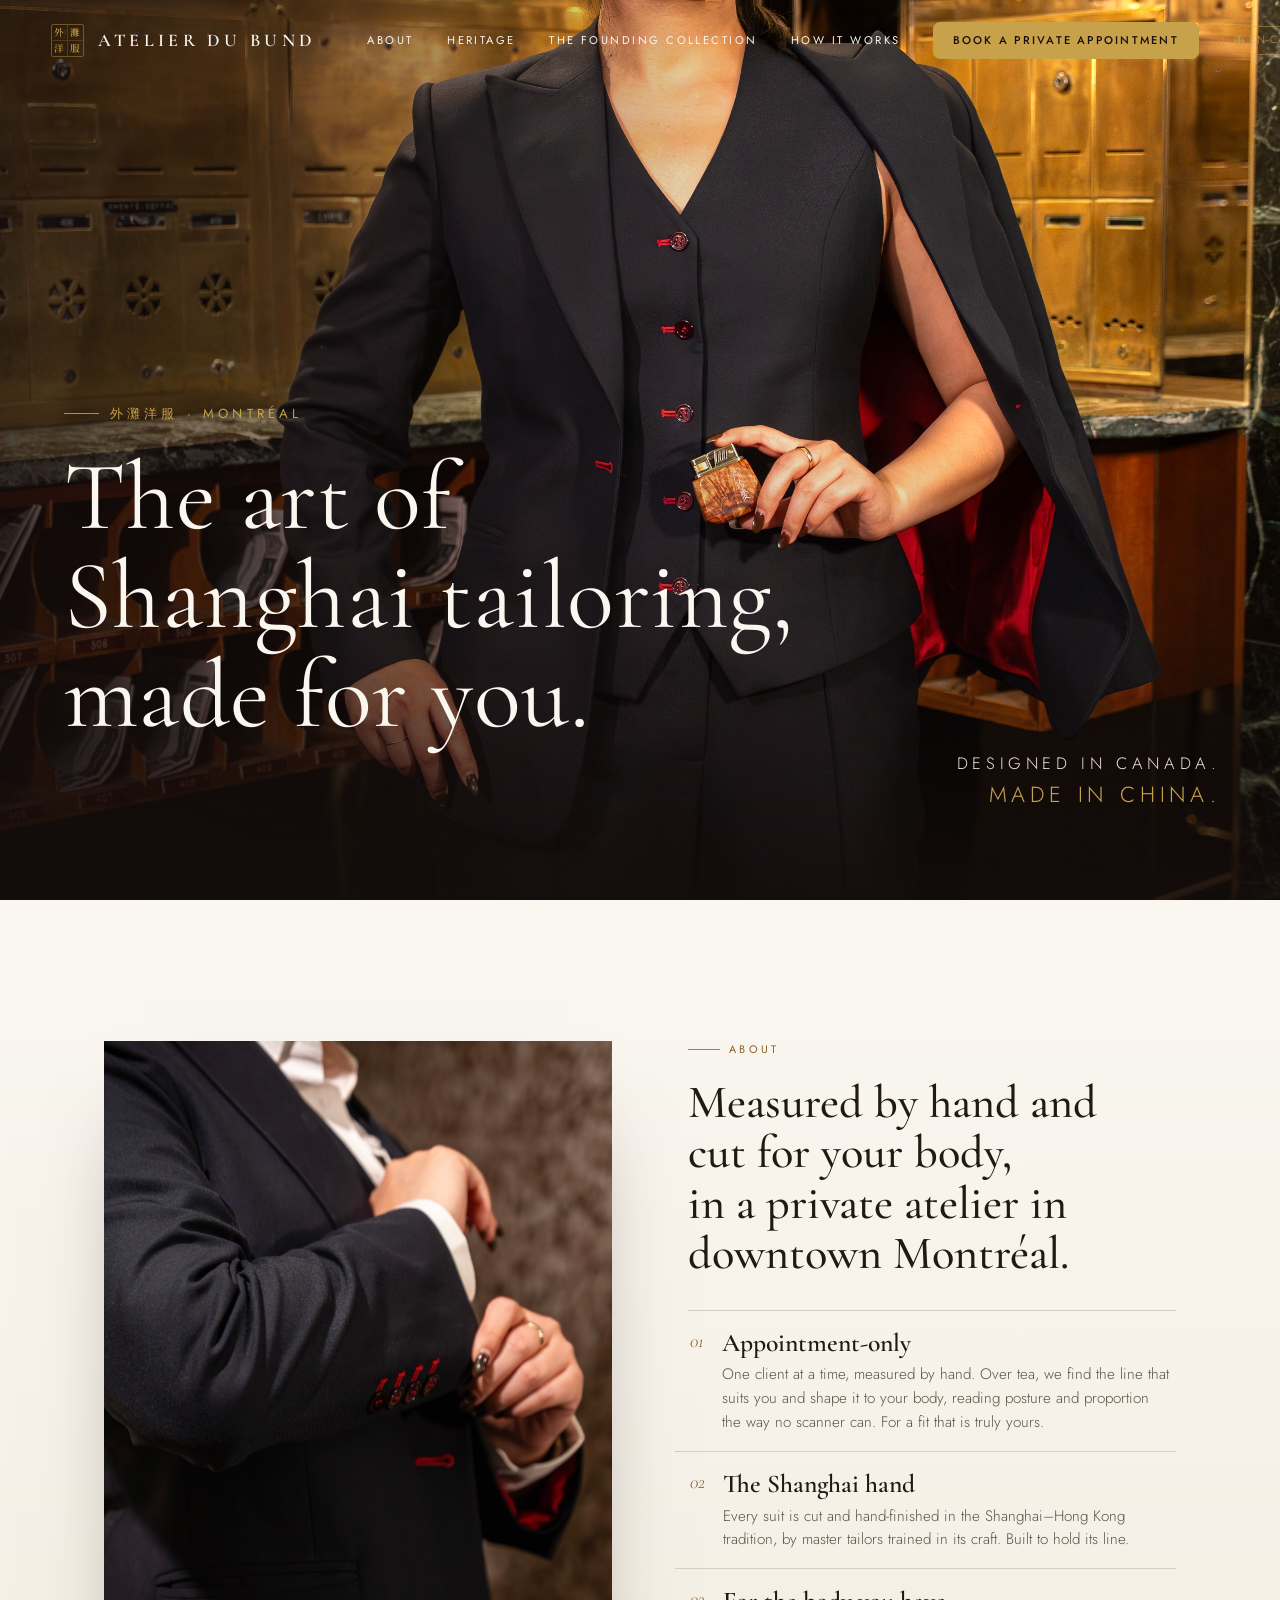
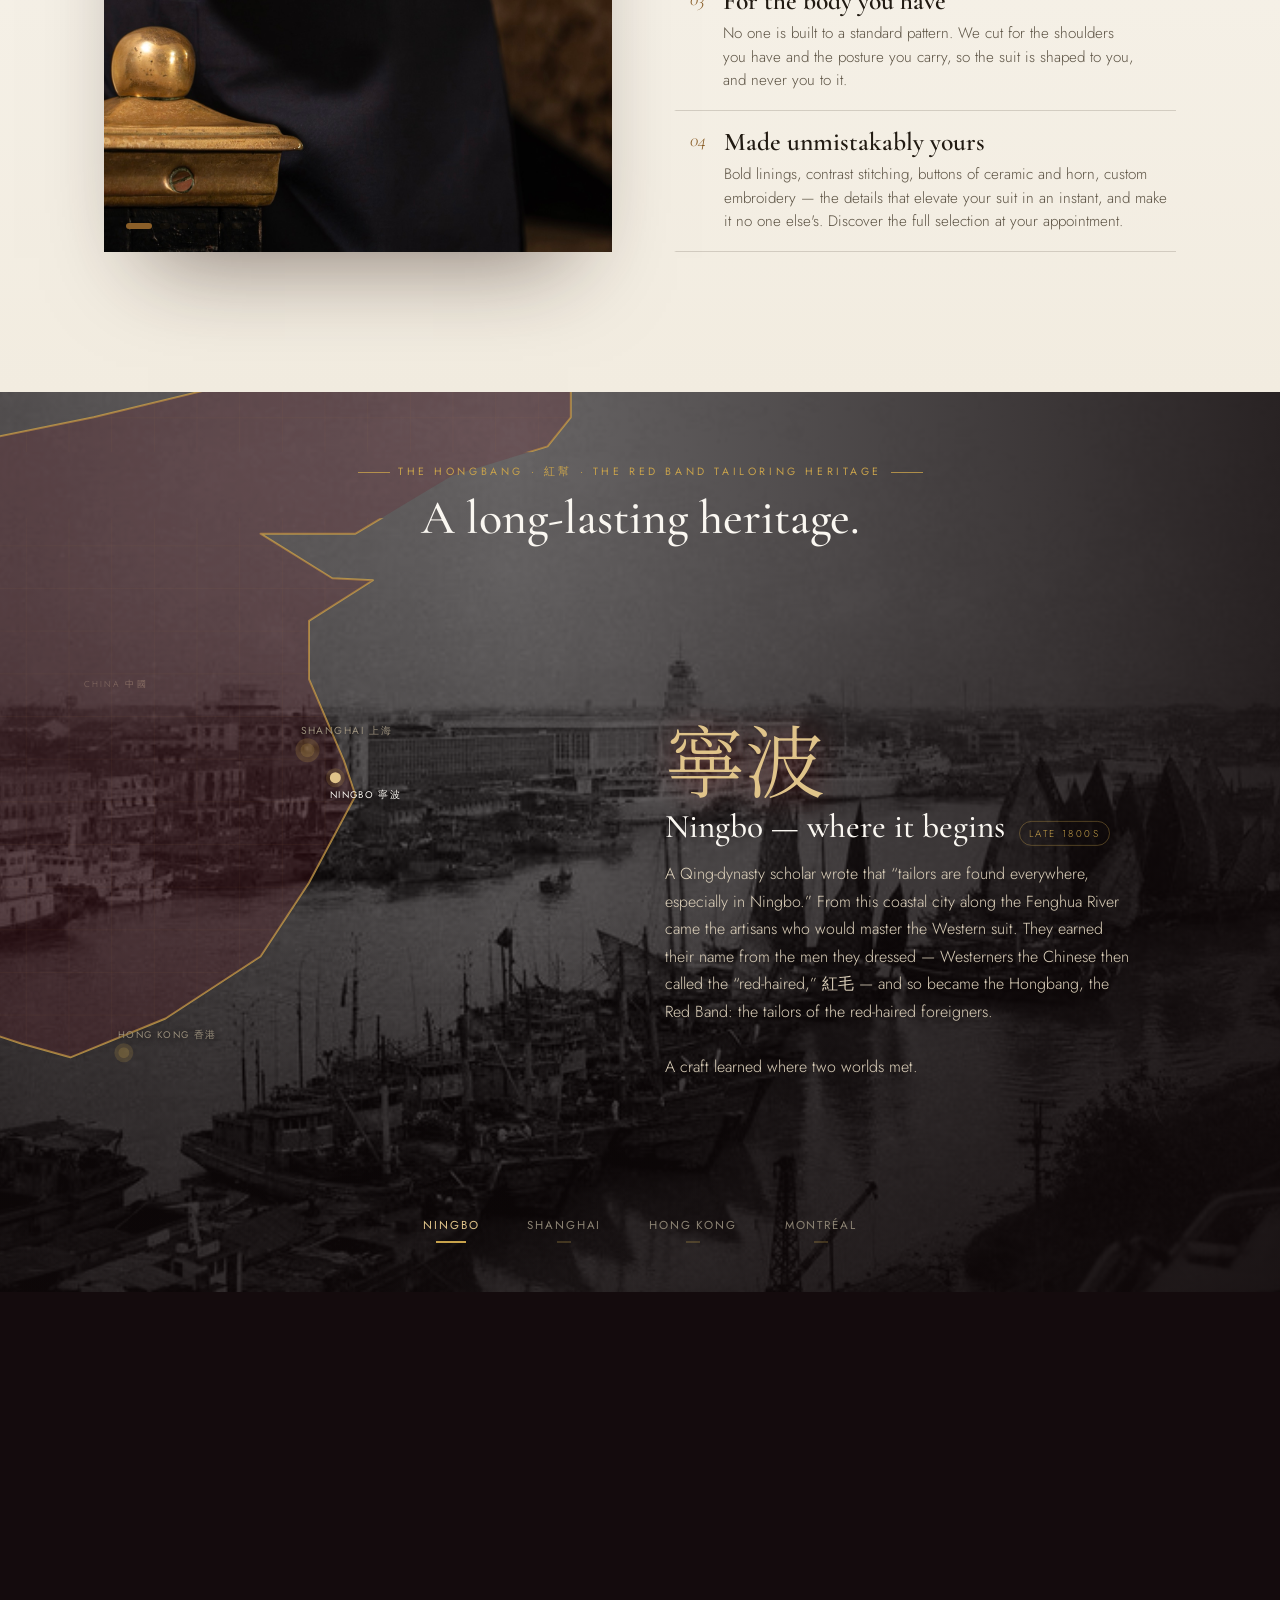
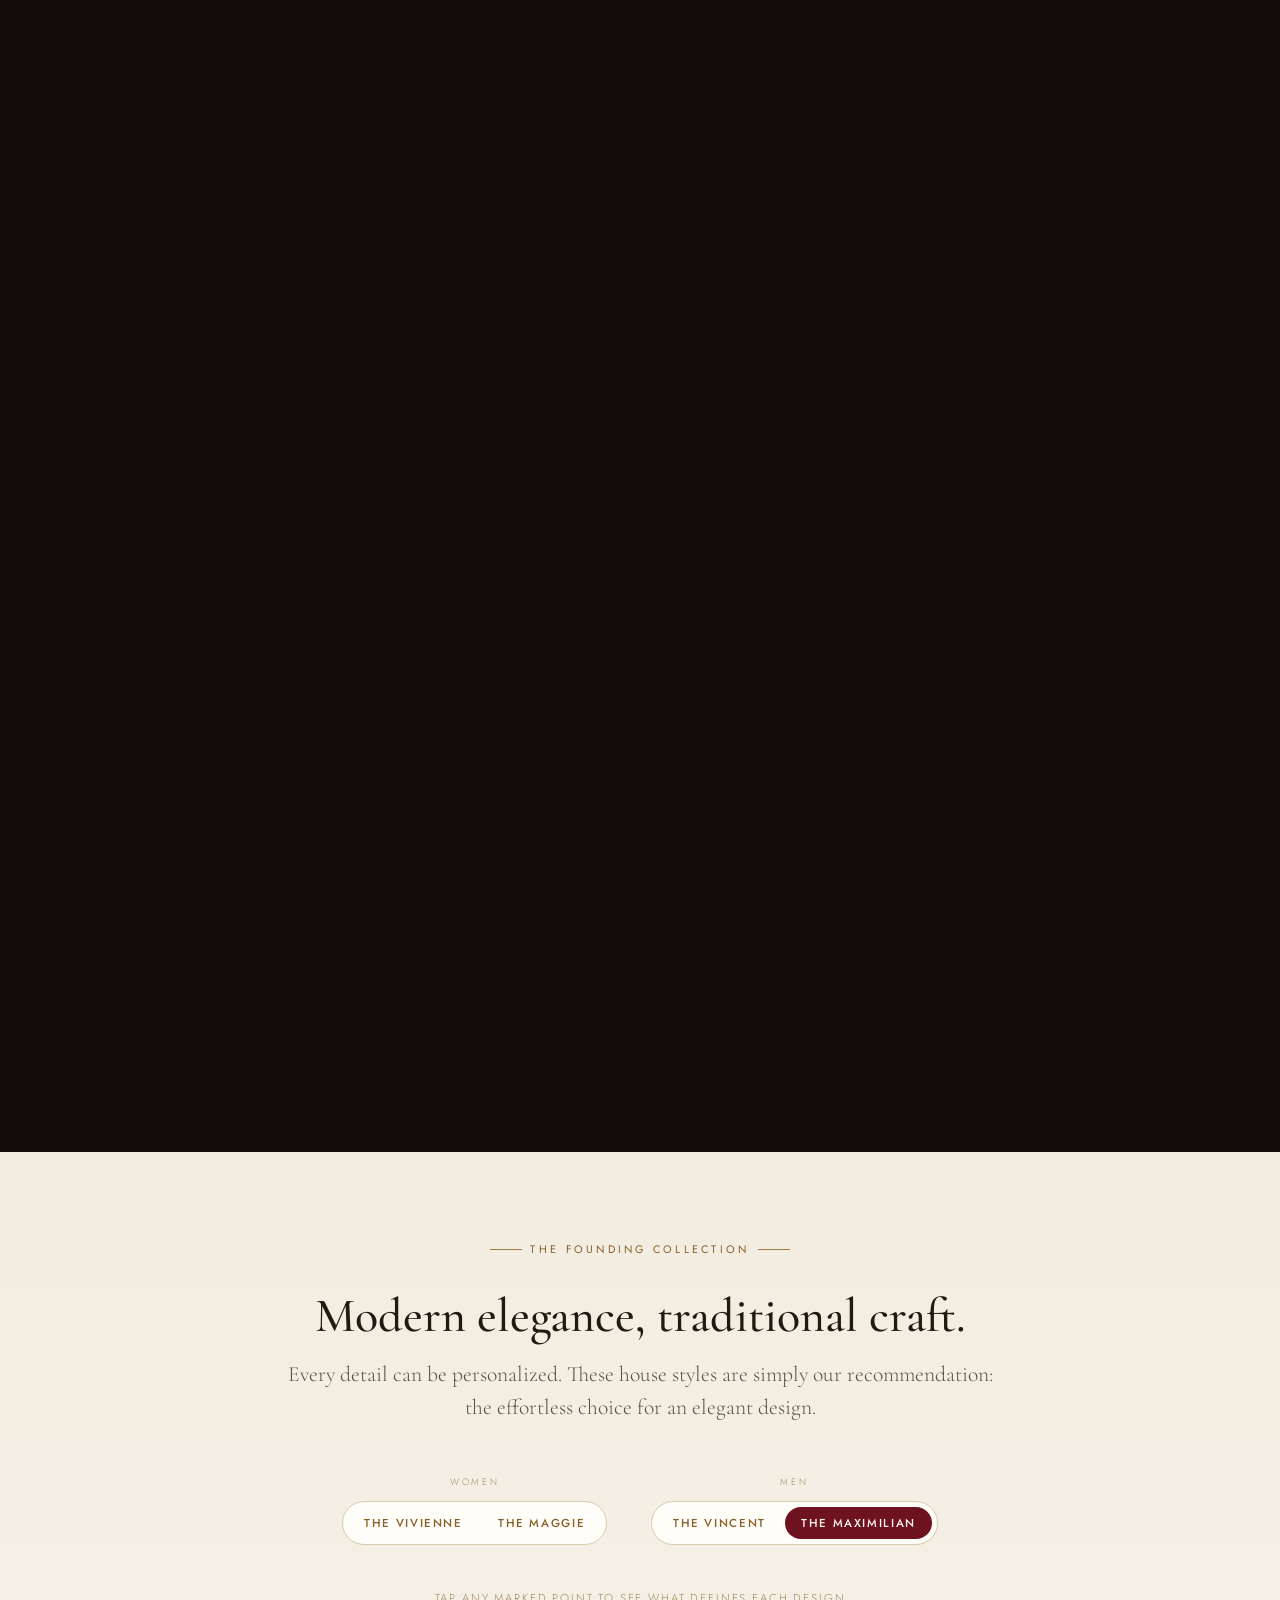
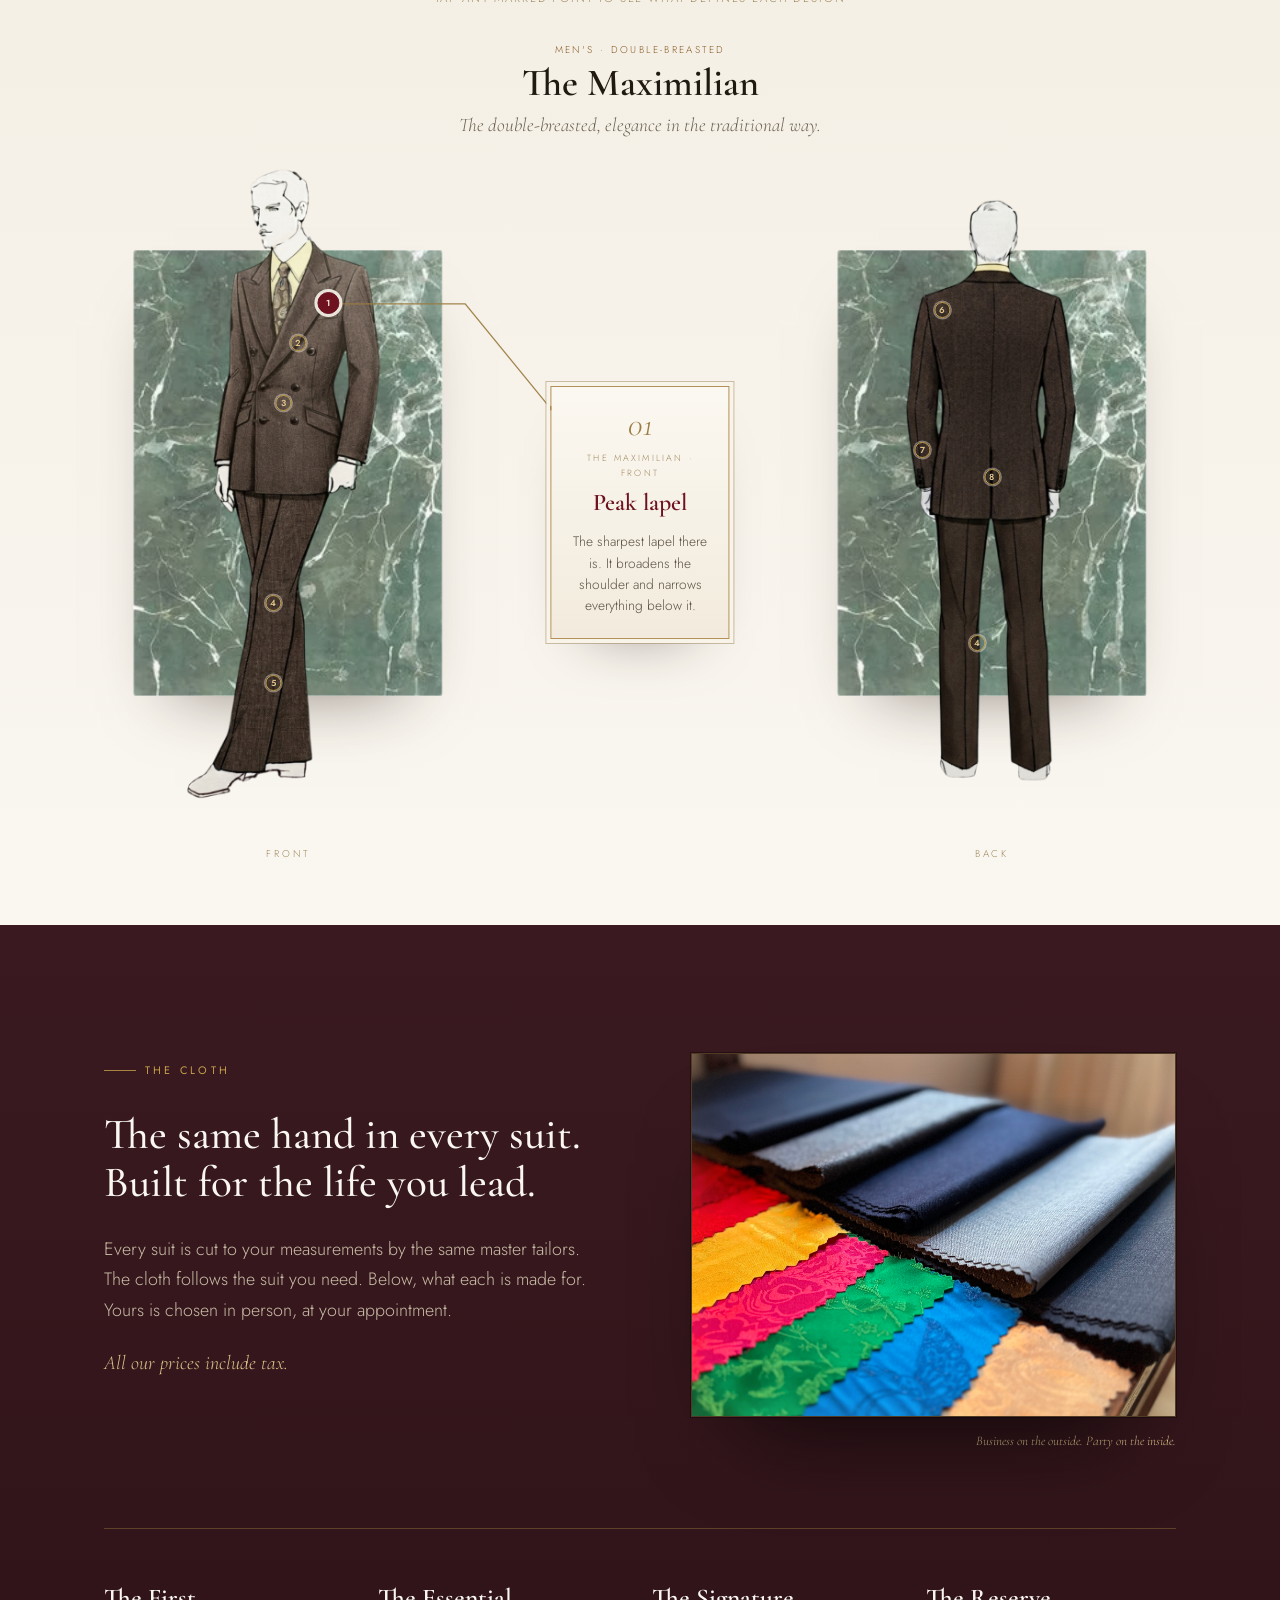
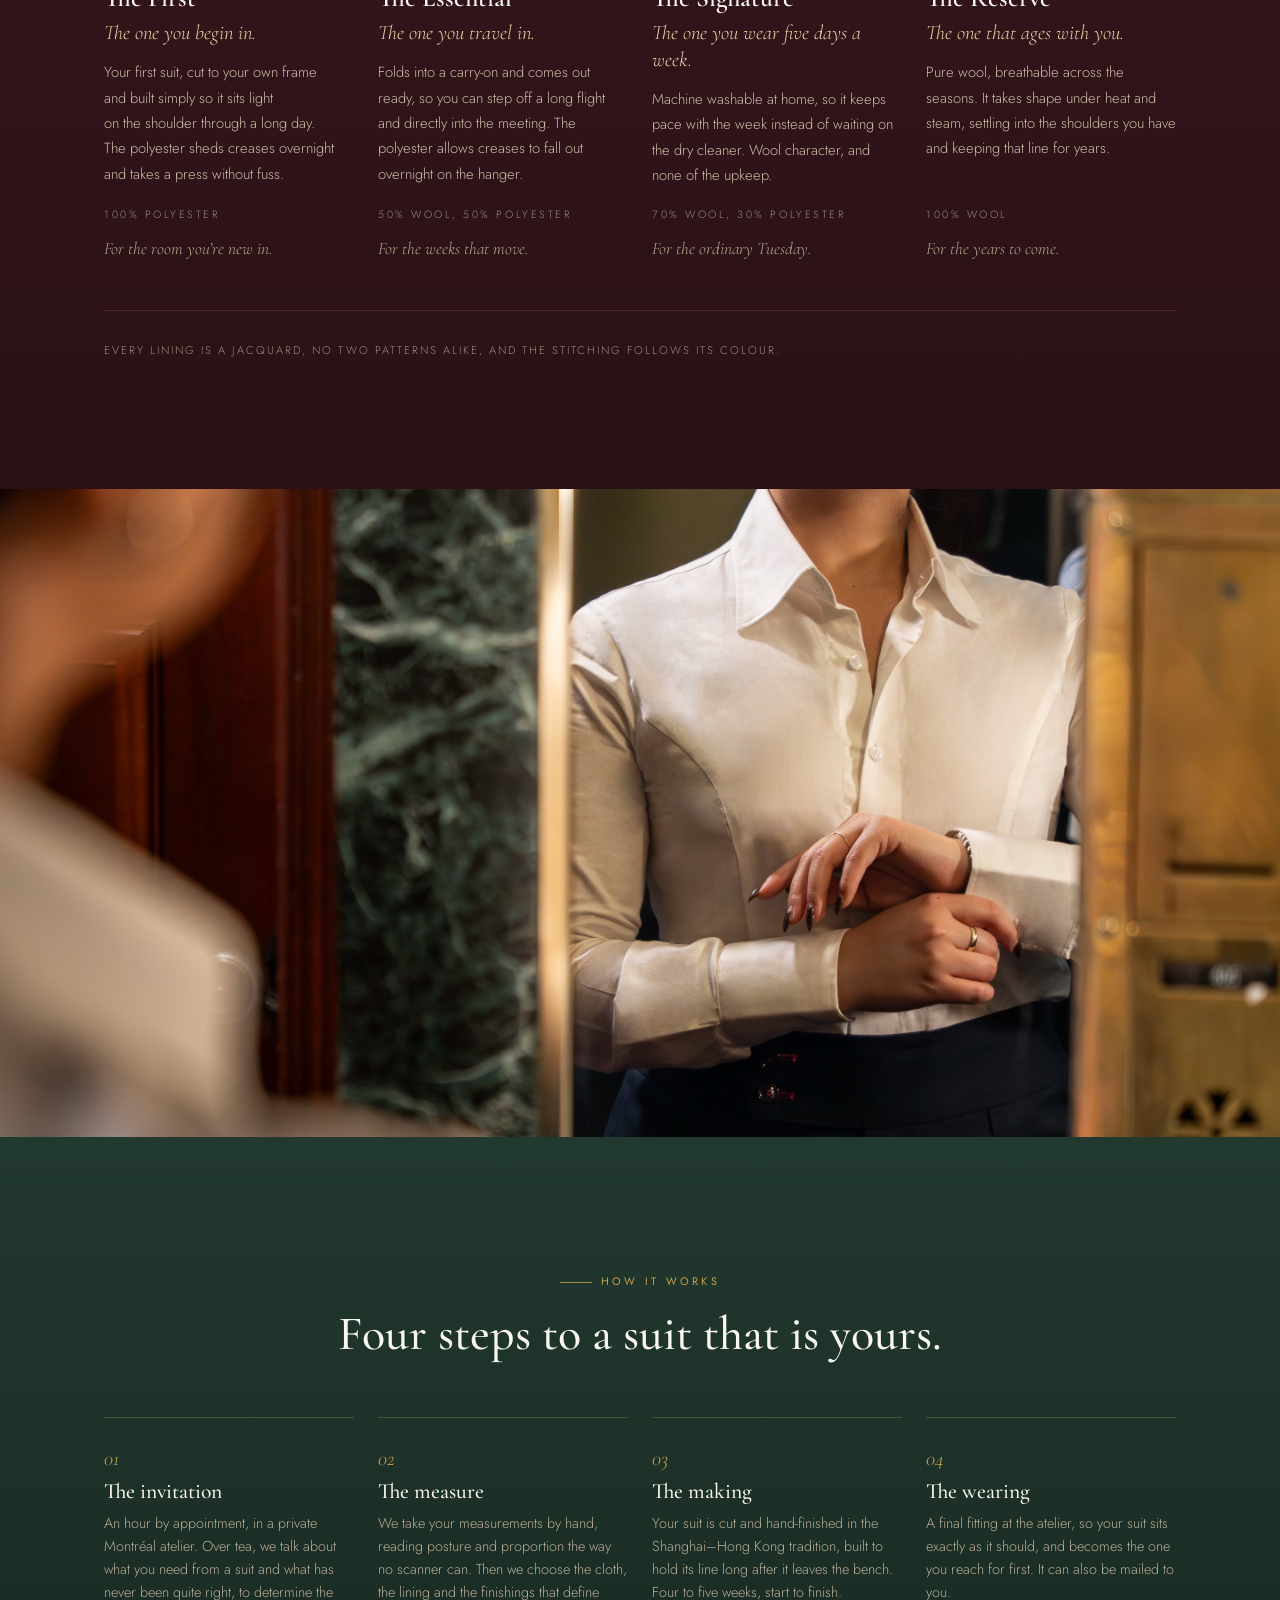
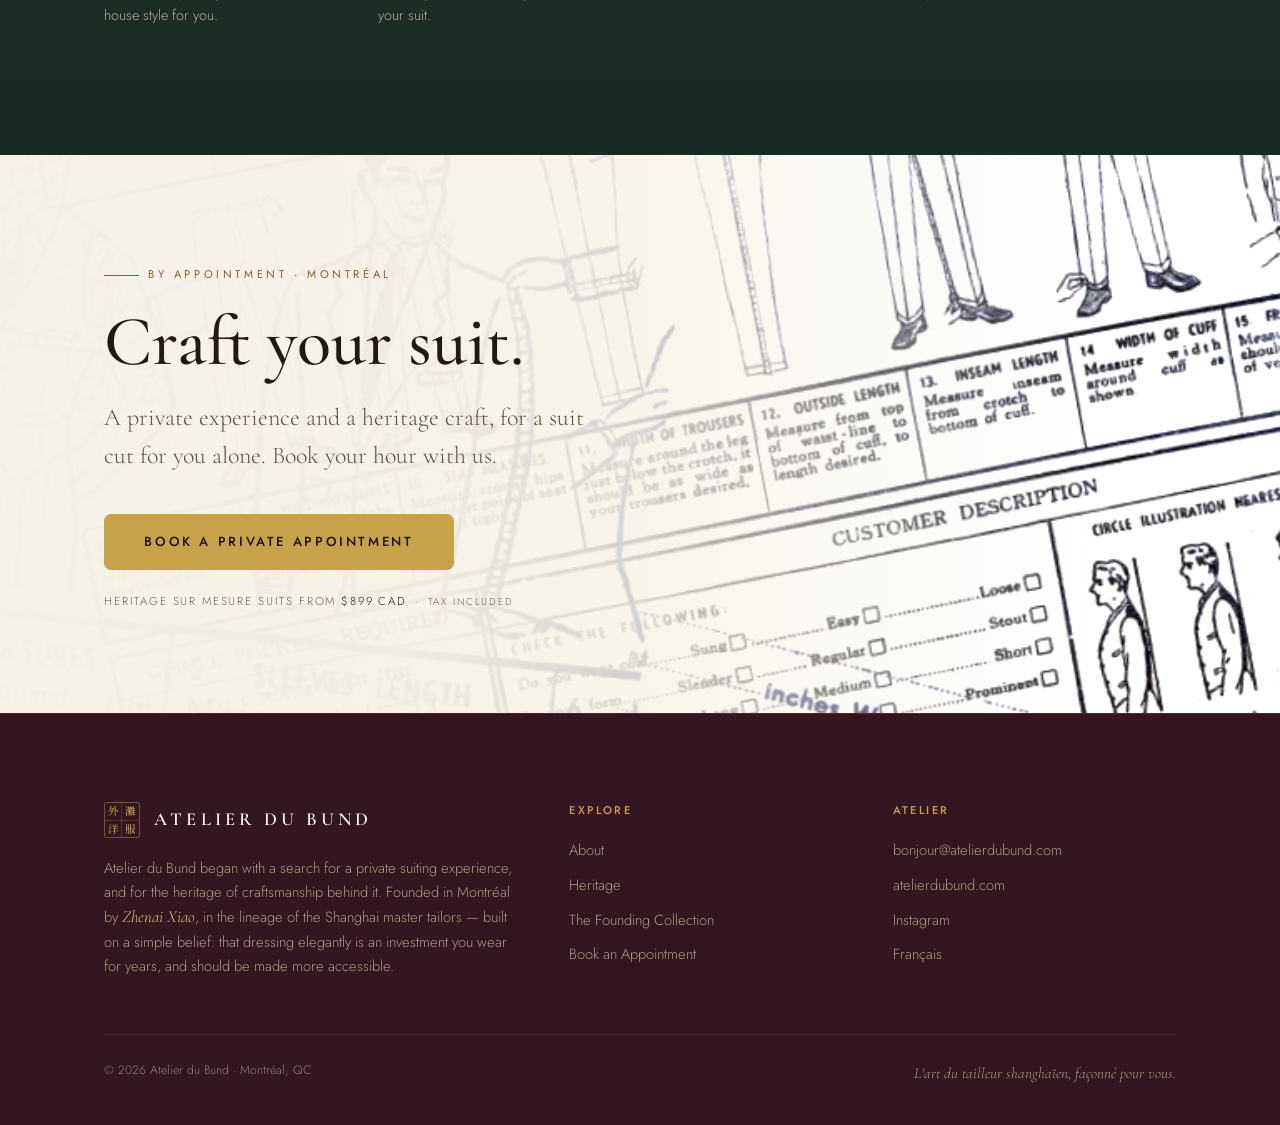
==== commit 02c7c7a5: "Keep « d’un savoir-faire centenaire » on one line On phones the French price line broke after SAVOIR" ====
--- a/index.html
+++ b/index.html
@@ -473,7 +473,7 @@
 <!-- ============ MOBILE STICKY BOOK BAR ============ -->
 <a class="adb-mobilecta" id="adbMobileCta" href="https://cal.com/atelierdubund/appointment" target="_blank" rel="noopener noreferrer">Book a Private Appointment</a>
 
-<script src="assets/i18n-fr.js?v=20261011c"></script>
+<script src="assets/i18n-fr.js?v=20261011d"></script>
 <script src="assets/main.js?v=20260820b"></script>
 </body>
 </html>
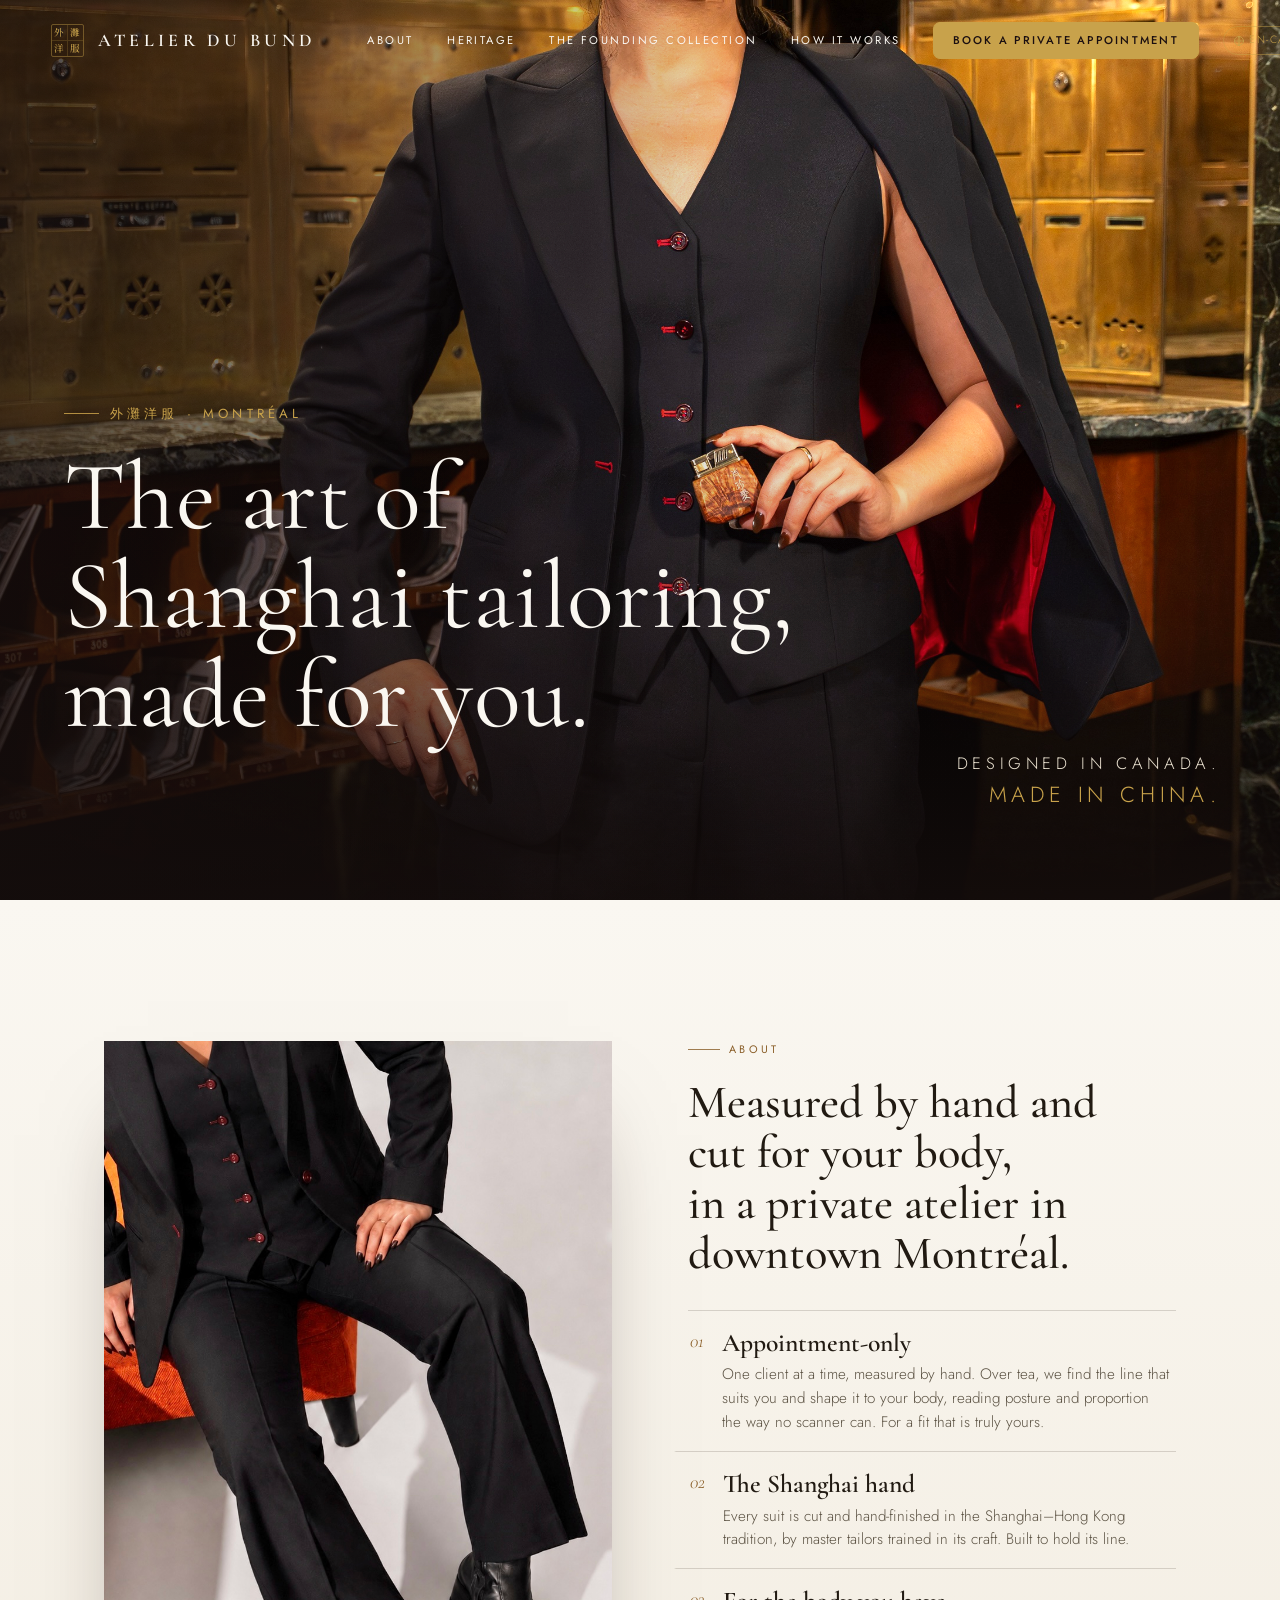
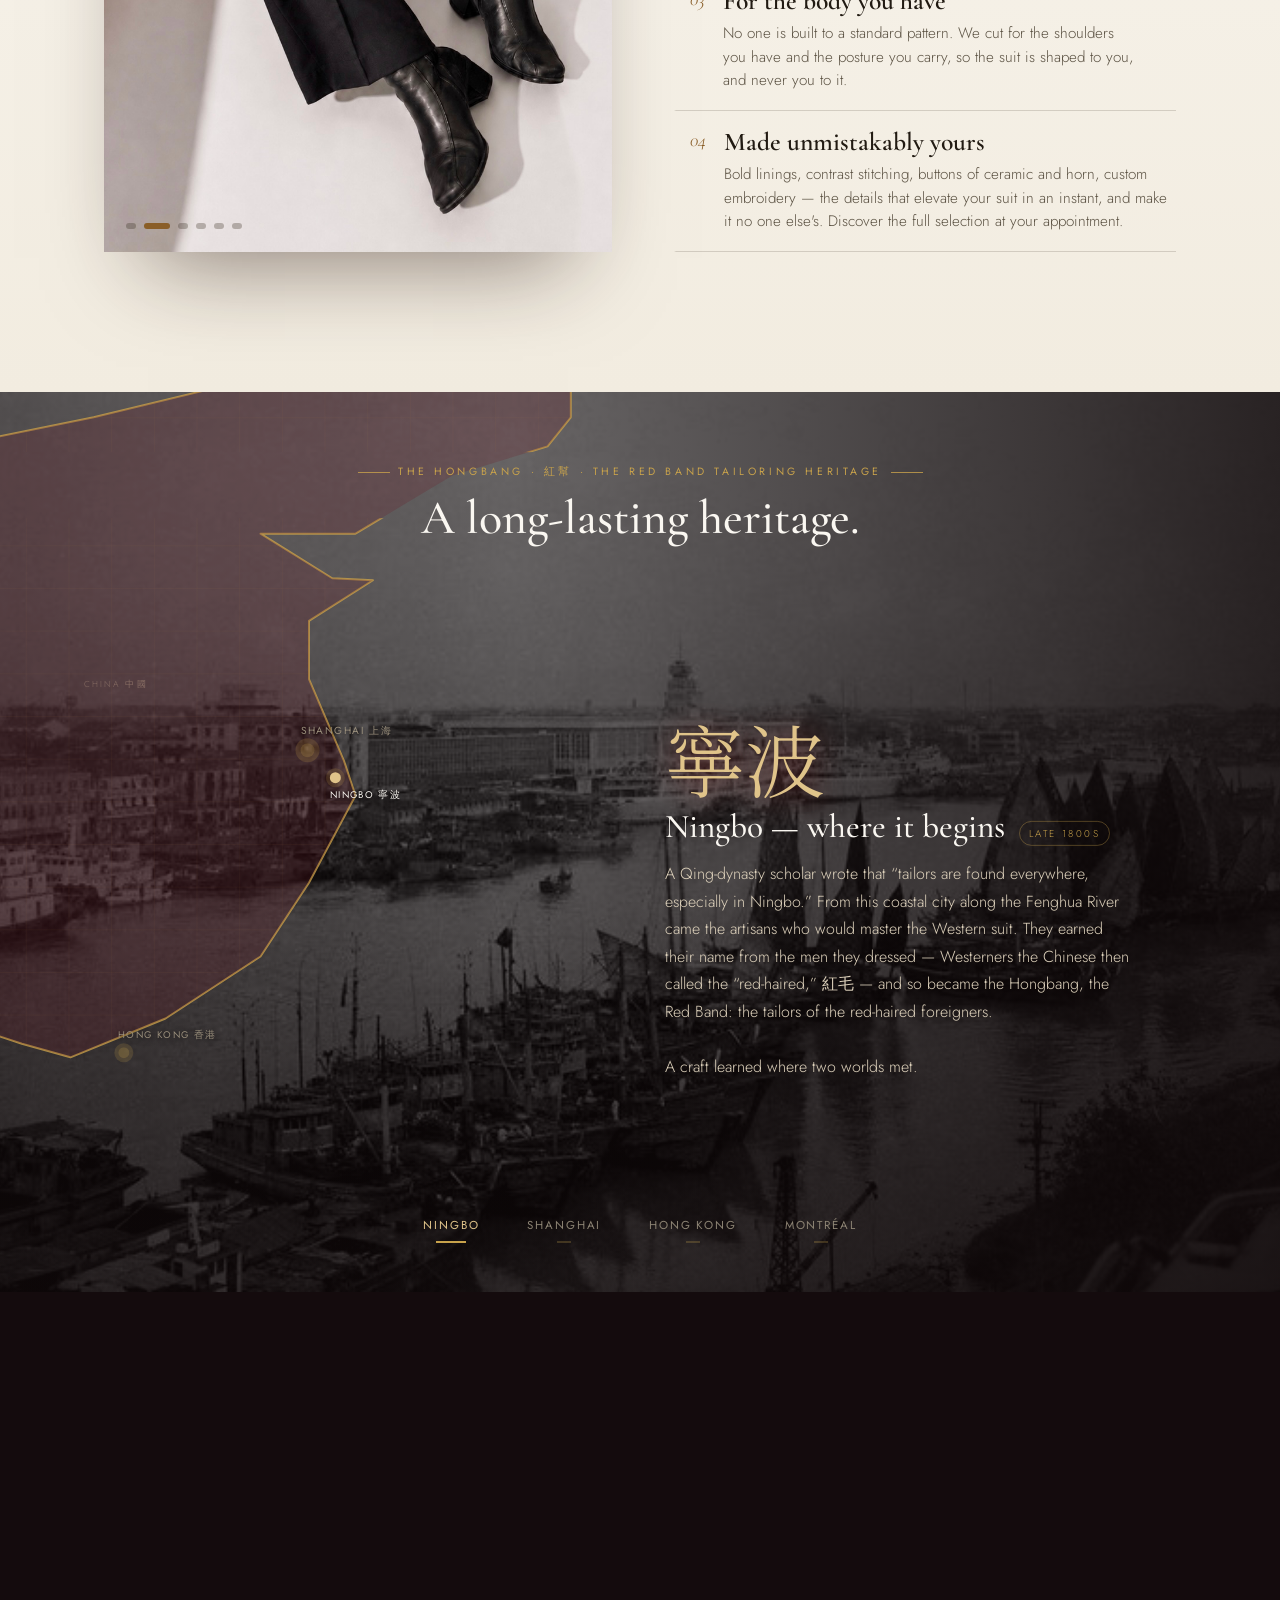
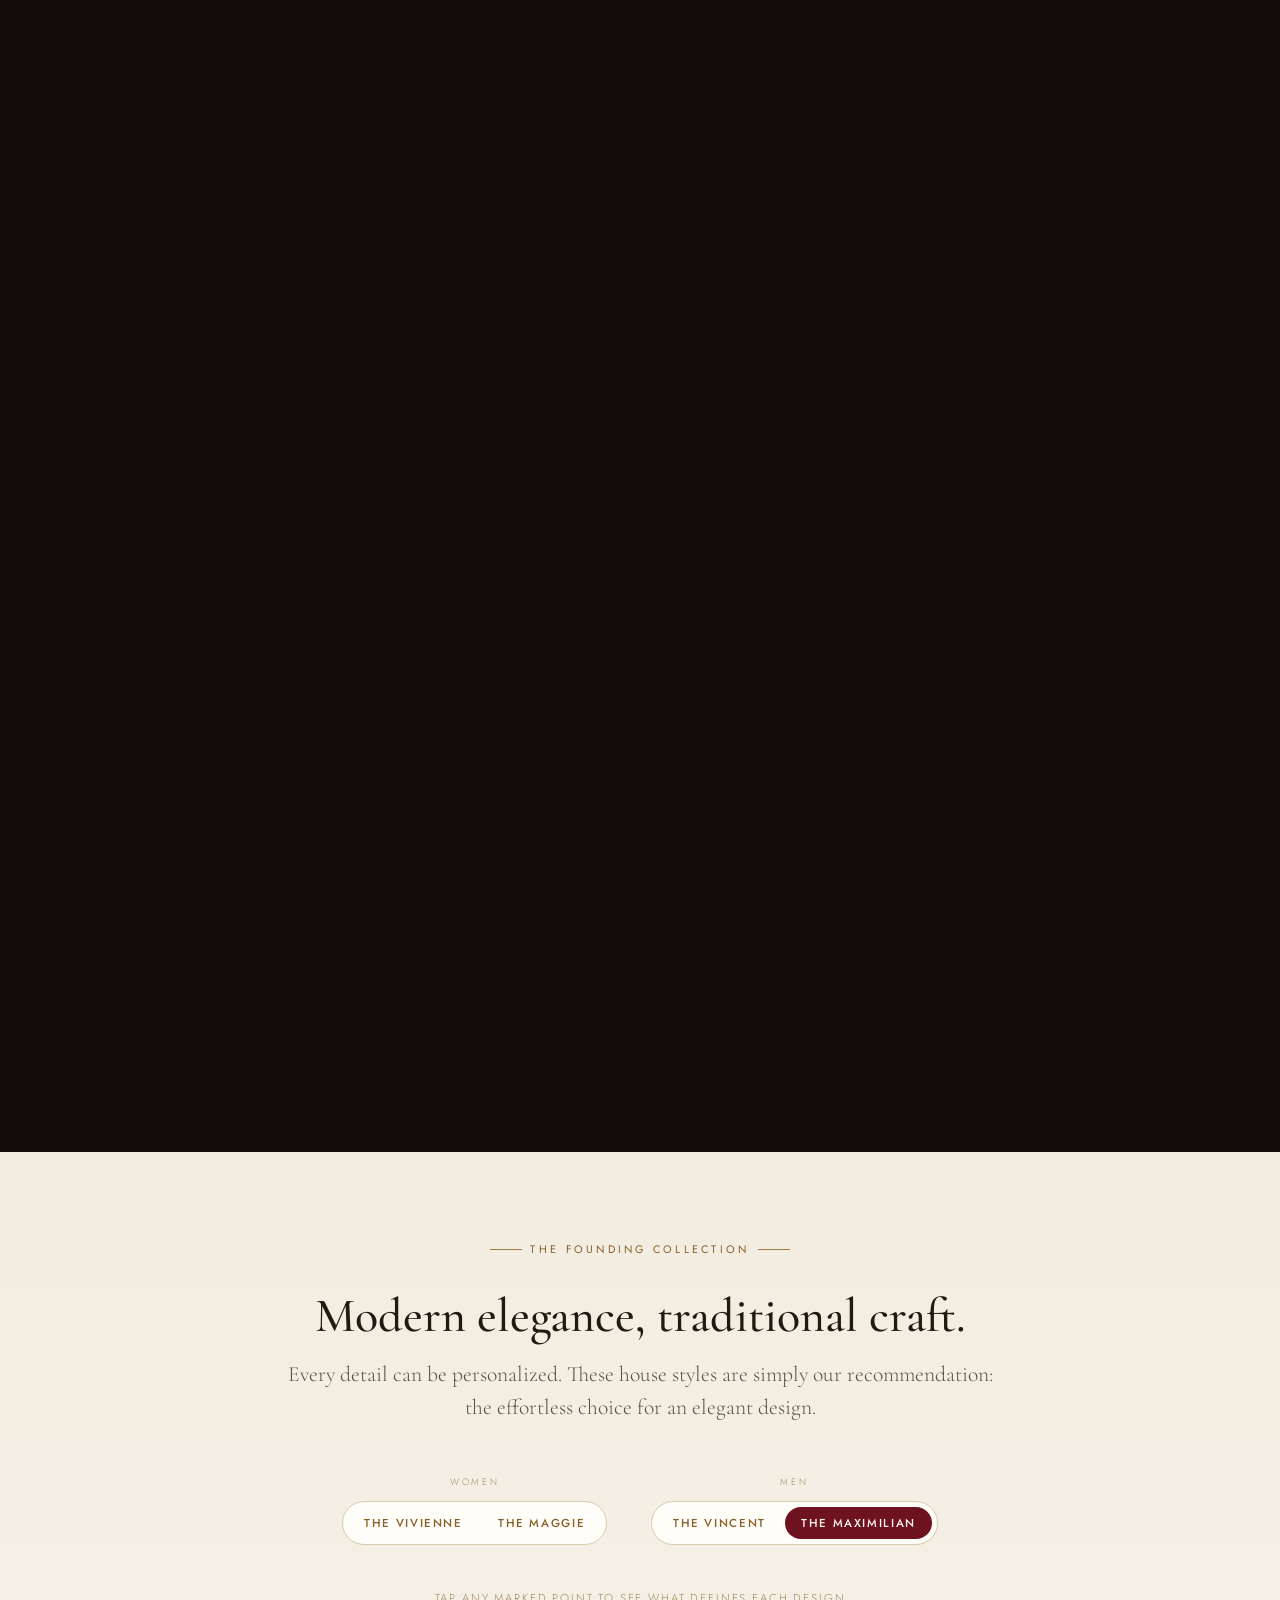
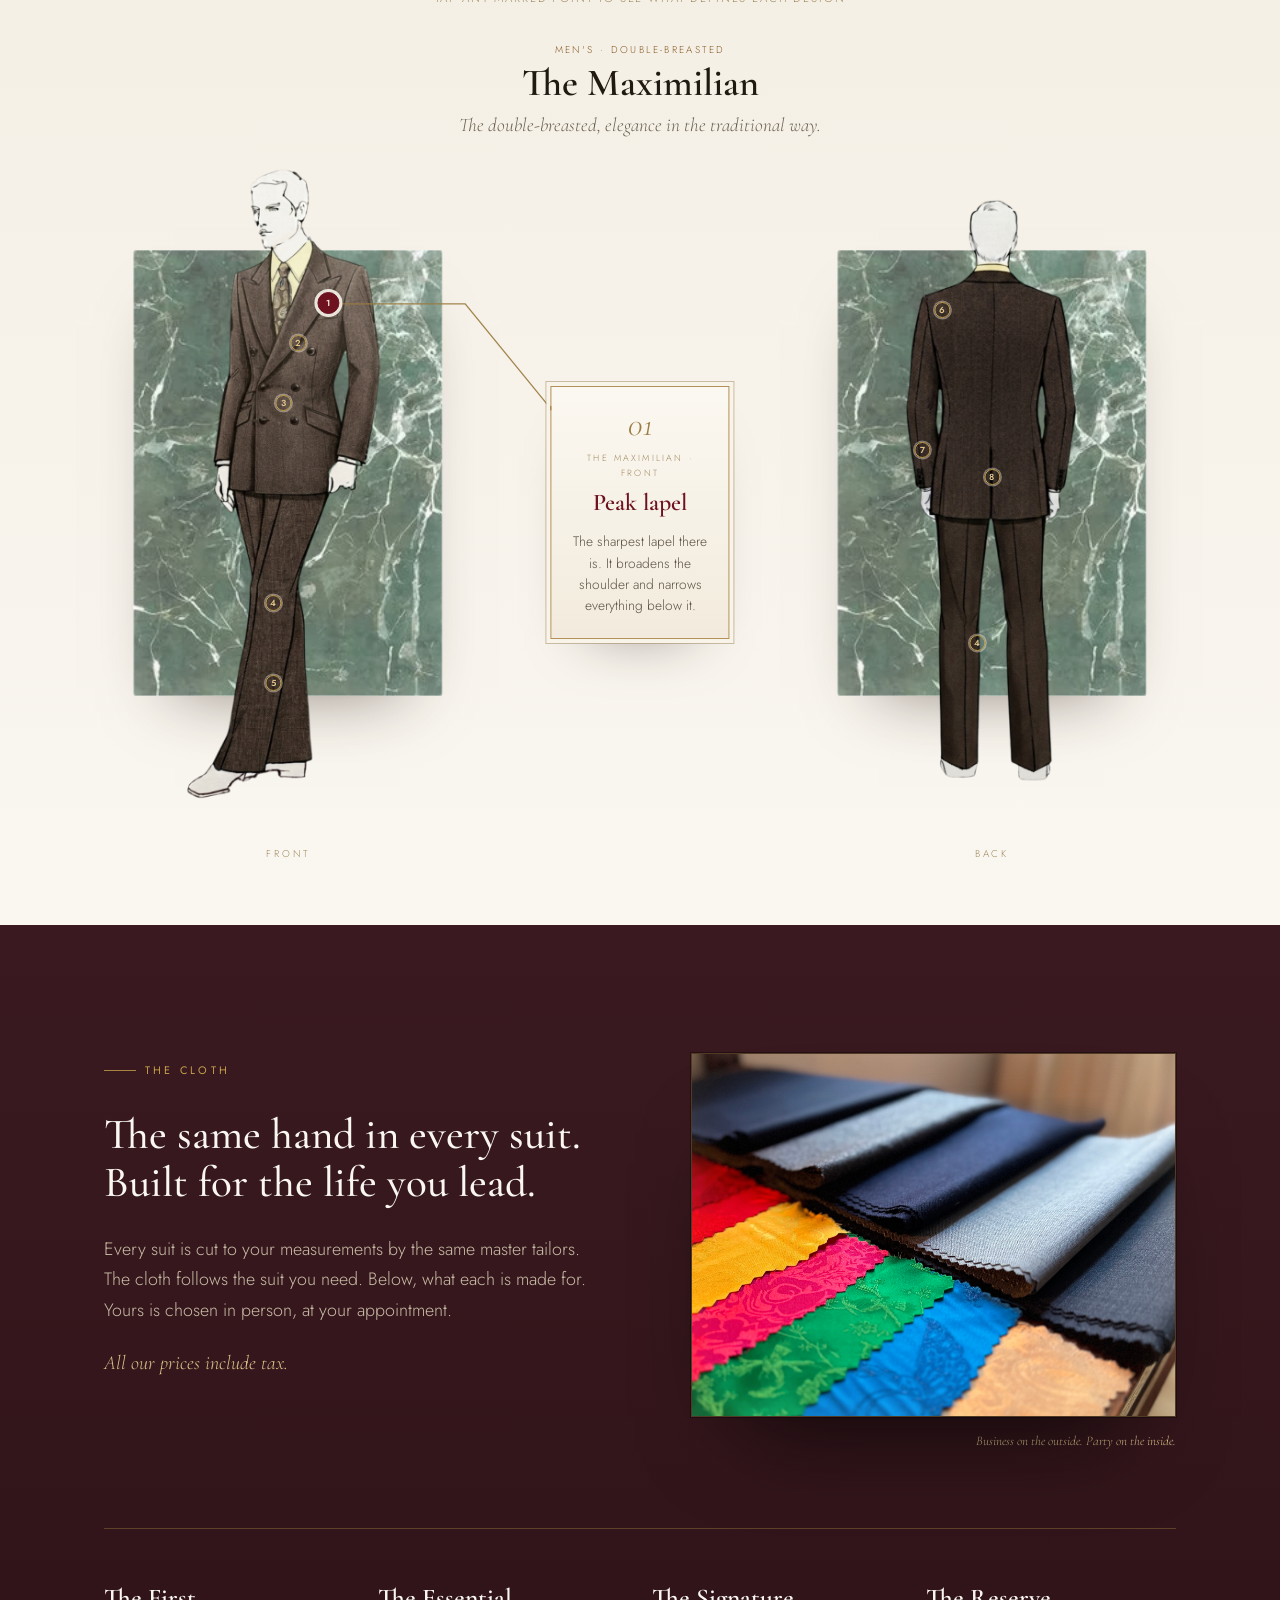
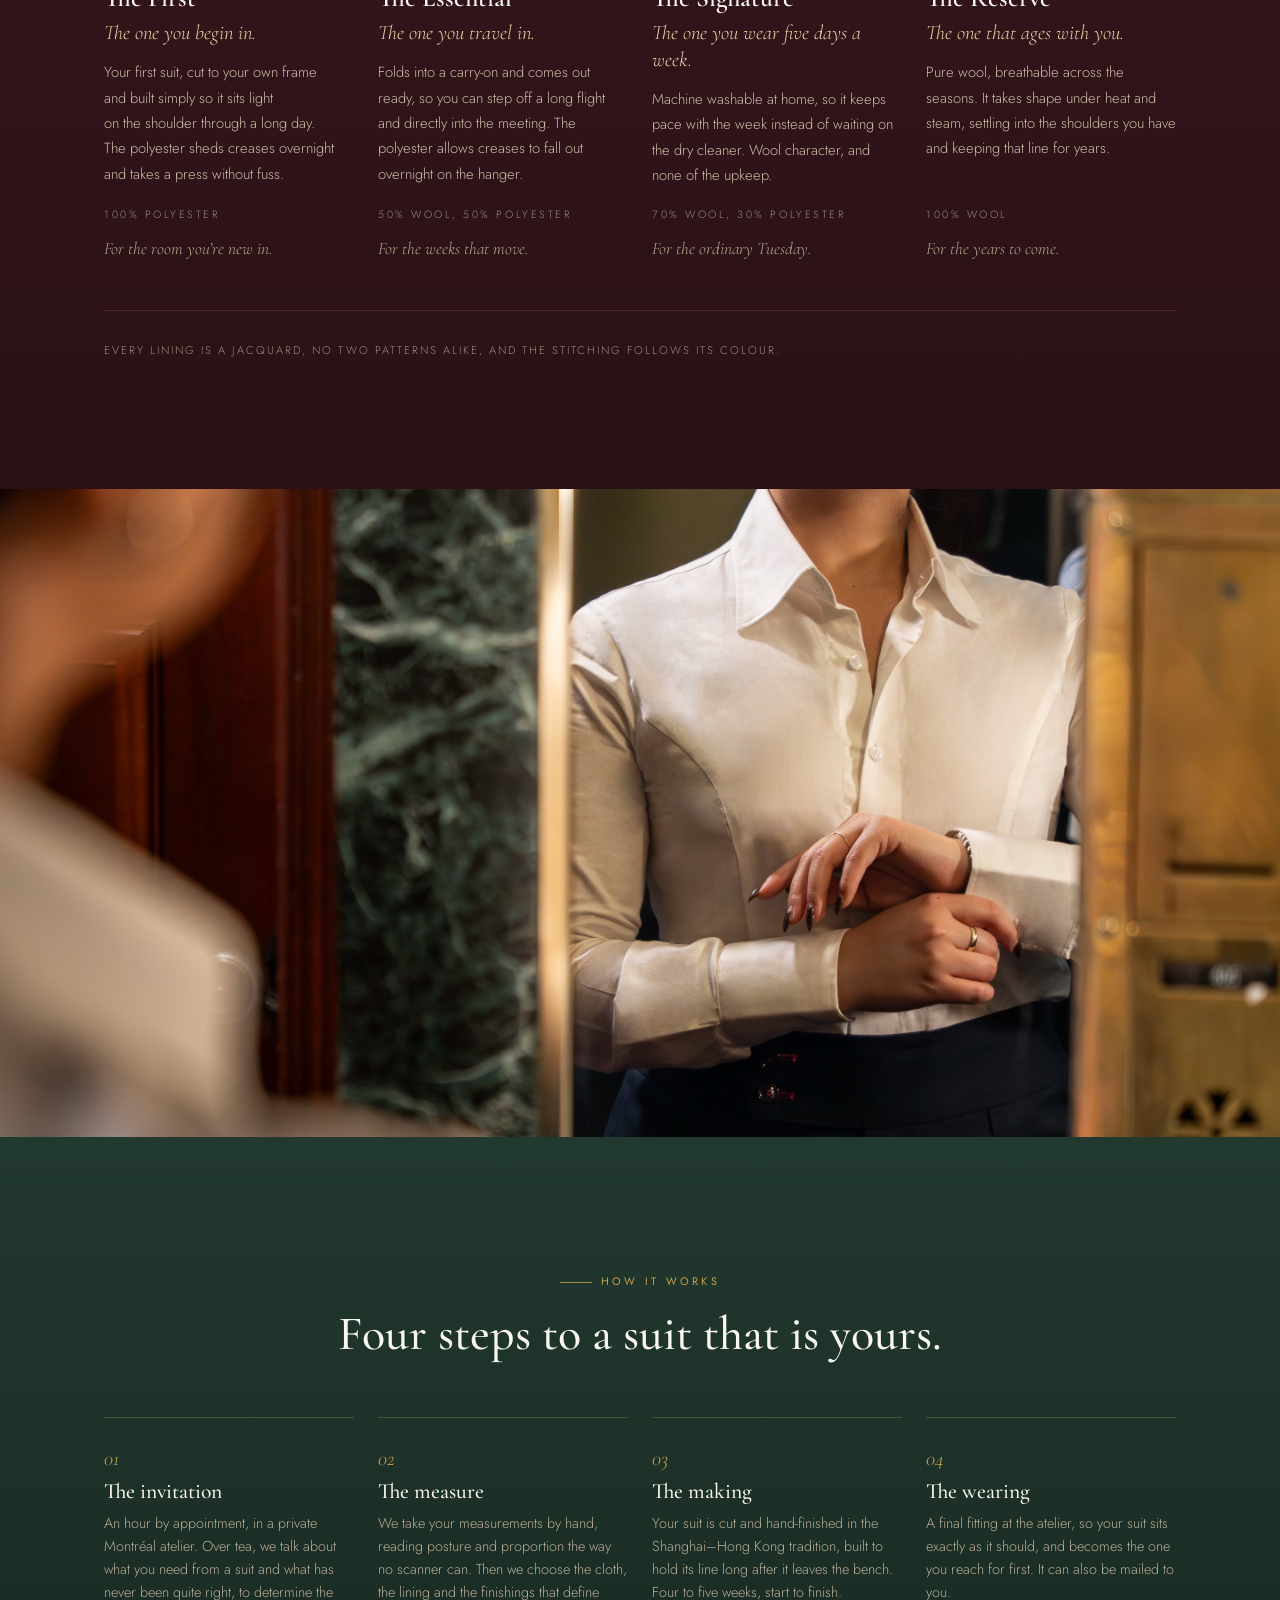
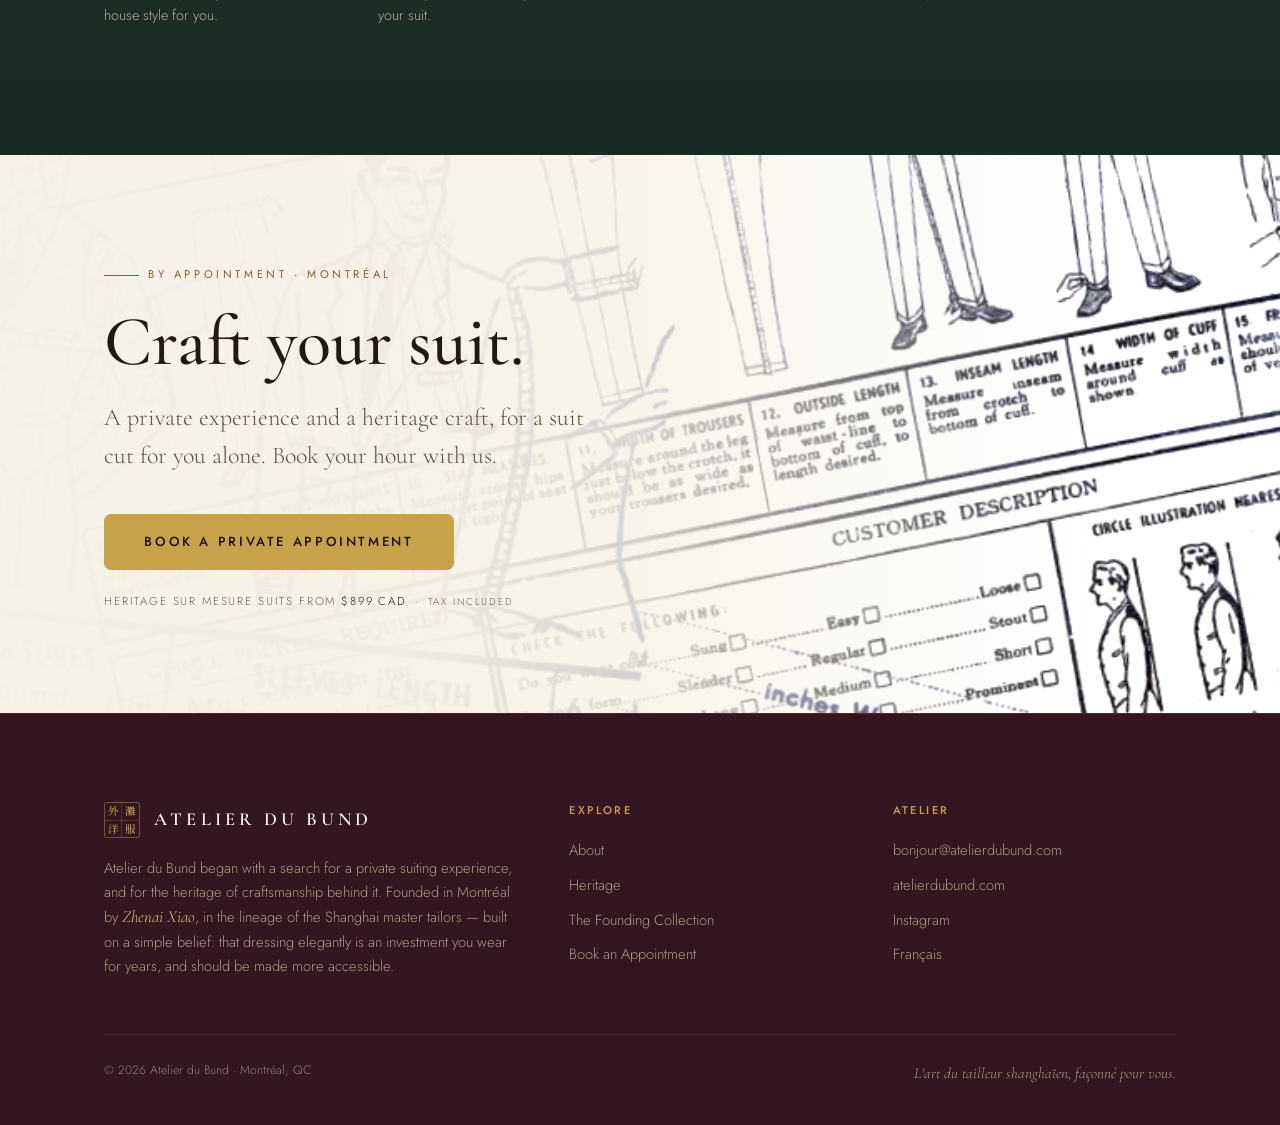
==== commit 2673c3af: "Stack the French price line on phones, a blank line apart On a phone the French price line now reads" ====
--- a/index.html
+++ b/index.html
@@ -8,7 +8,7 @@
 <link rel="preconnect" href="https://fonts.googleapis.com">
 <link rel="preconnect" href="https://fonts.gstatic.com" crossorigin>
 <link href="https://fonts.googleapis.com/css2?family=Cormorant+Garamond:ital,wght@0,400;0,500;0,600;1,400;1,500;1,600&family=Jost:wght@300;400;500&family=Noto+Serif+TC:wght@500;600&display=swap" rel="stylesheet">
-<link rel="stylesheet" href="assets/styles.css?v=20261011c">
+<link rel="stylesheet" href="assets/styles.css?v=20261011e">
 
 <!-- Language alternates -->
 <link rel="canonical" href="https://atelierdubund.com/">
@@ -473,7 +473,7 @@
 <!-- ============ MOBILE STICKY BOOK BAR ============ -->
 <a class="adb-mobilecta" id="adbMobileCta" href="https://cal.com/atelierdubund/appointment" target="_blank" rel="noopener noreferrer">Book a Private Appointment</a>
 
-<script src="assets/i18n-fr.js?v=20261011d"></script>
+<script src="assets/i18n-fr.js?v=20261011e"></script>
 <script src="assets/main.js?v=20260820b"></script>
 </body>
 </html>
--- a/assets/styles.css
+++ b/assets/styles.css
@@ -535,6 +535,10 @@
 .adb-reserve__btn:hover{background:#e0c48a;border-color:#e0c48a;color:#1a0e10}
 .adb-reserve__note{font-family:'Jost',sans-serif;font-size:.72rem;letter-spacing:.16em;text-transform:uppercase;color:#6f6450}
 .adb-reserve__note span{color:#211a12}
+/* The French price line is three phrases. They run as one line here; on a phone
+   they stack a blank line apart (see the mobile block). Only the price itself
+   takes the dark ink. */
+.adb-reserve__note .adb-reserve__line,.adb-reserve__note .adb-reserve__sep{color:inherit}
 .adb-reserve__pricegroup{display:flex;align-items:baseline;gap:.5rem;flex-wrap:wrap}
 .adb-reserve__tax{font-family:'Jost',sans-serif;font-size:.62rem;letter-spacing:.2em;text-transform:uppercase;color:#6f6450}
 
@@ -676,5 +680,10 @@
   .adb-hero__origin-designed,.adb-hero__origin-made{margin-right:0}
   .adb-hero .adb-eyebrow{font-size:.7rem}
   .adb-hero__inner{transform:translateY(5vh)}
+  .adb-reserve__line{display:block}
+  /* full width, so Taxes incluses stays under the price instead of beside line one */
+  :lang(fr) .adb-reserve__note{flex-basis:100%}
+  .adb-reserve__line + .adb-reserve__line{margin-top:1.6em;margin-top:1lh}
+  .adb-reserve__sep{display:none}
   .adb-footer__base{gap:.6rem}
 }
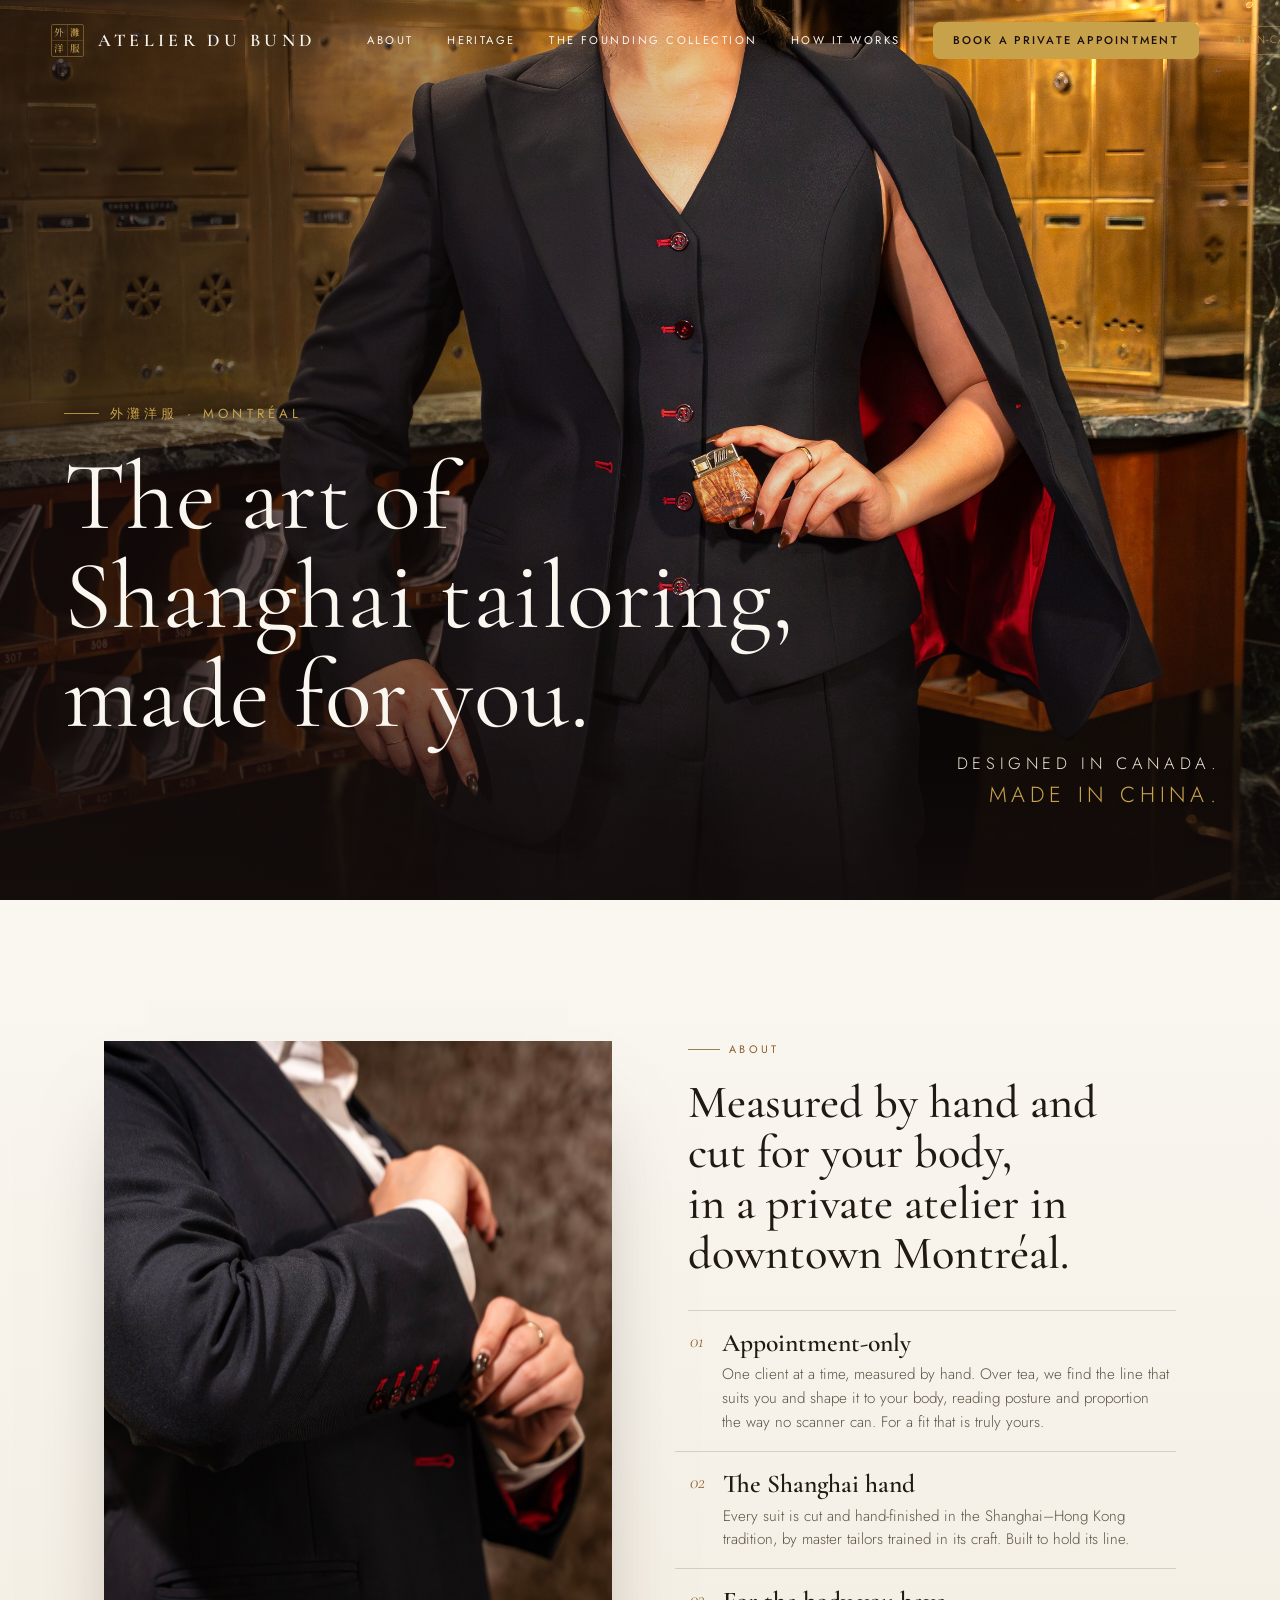
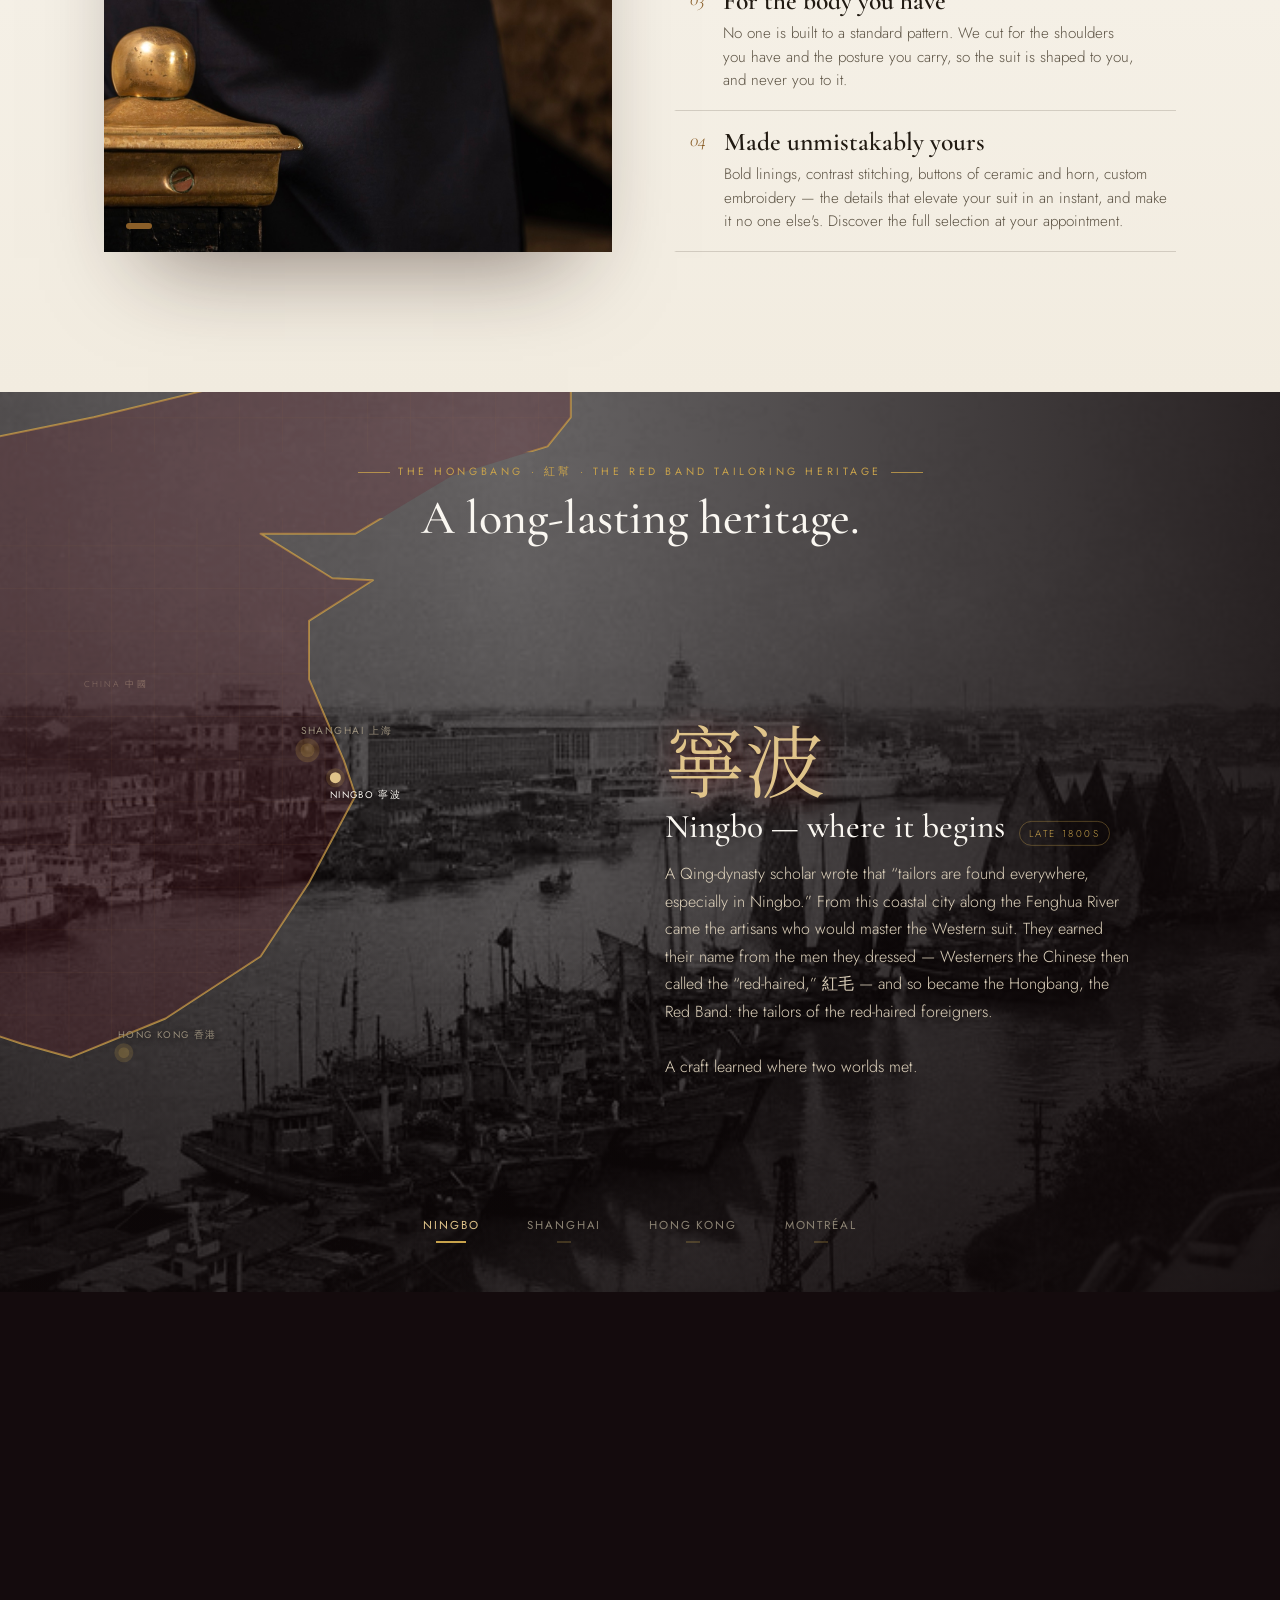
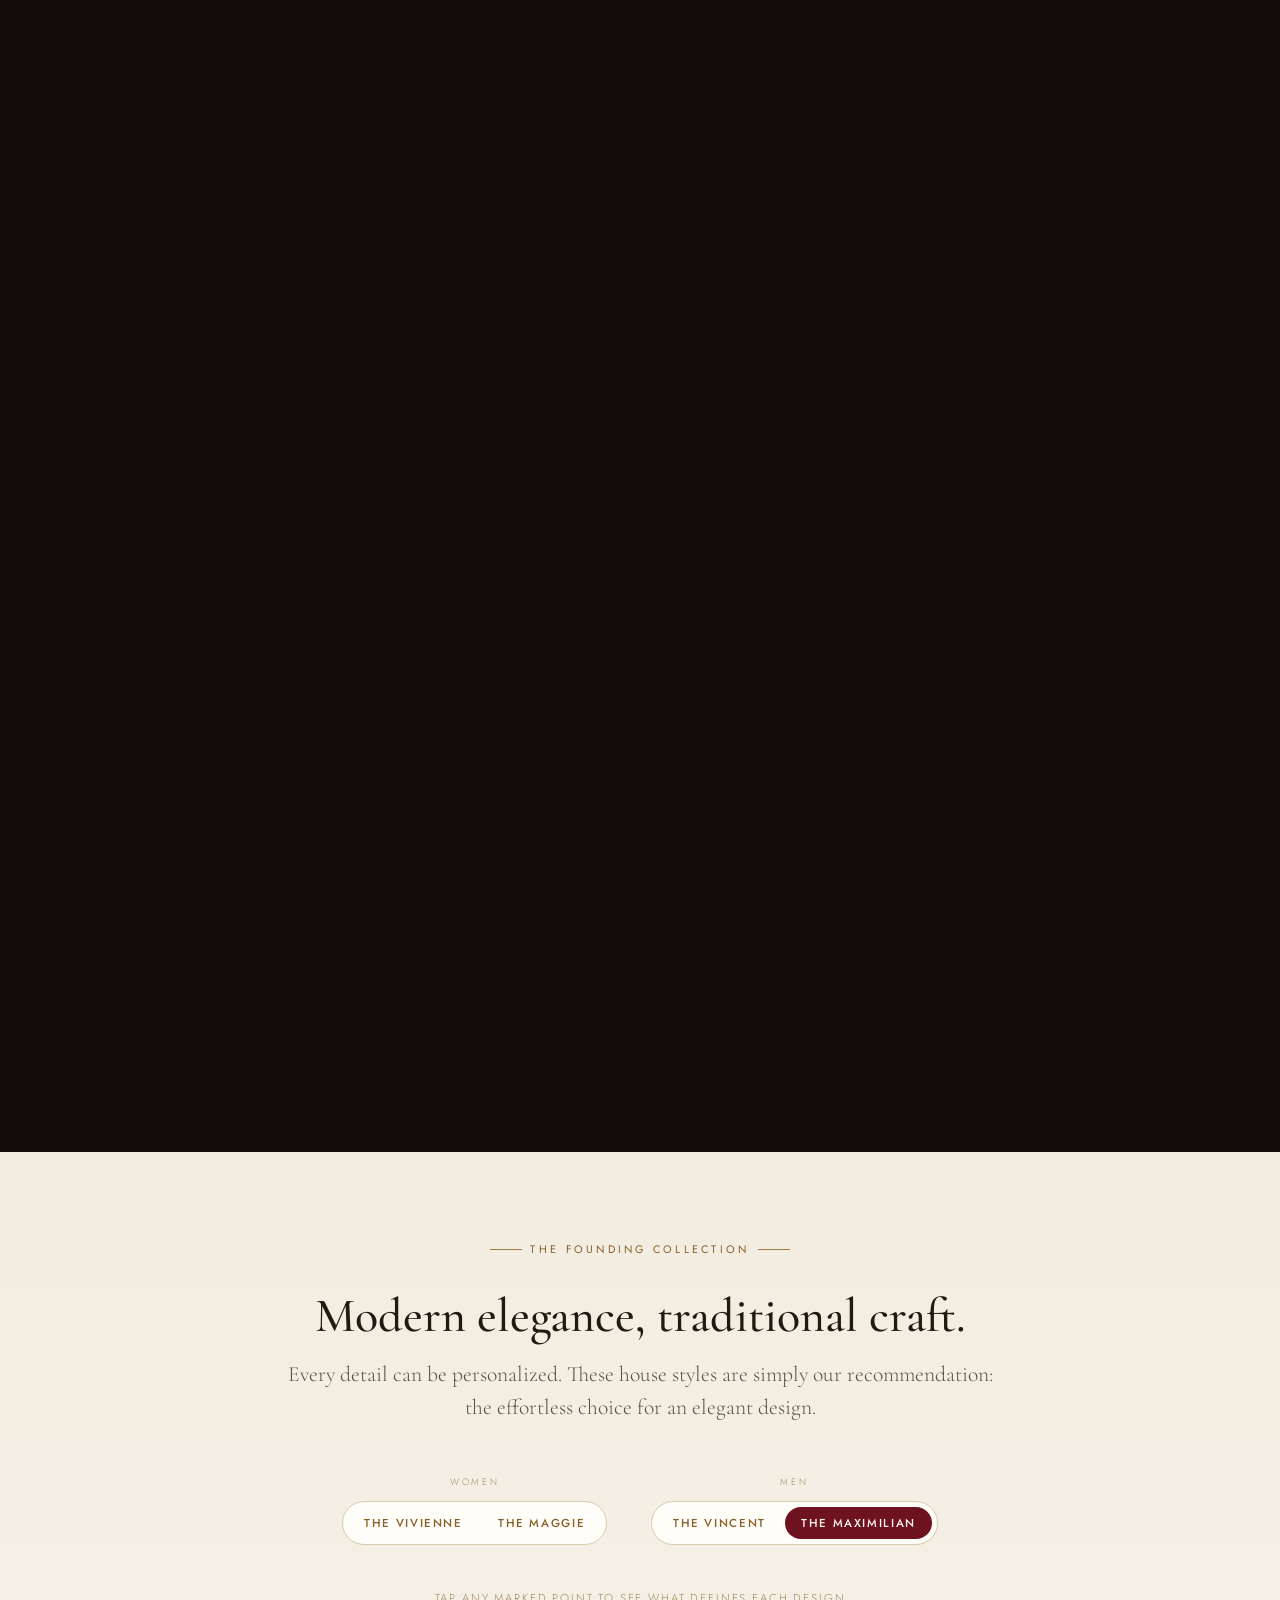
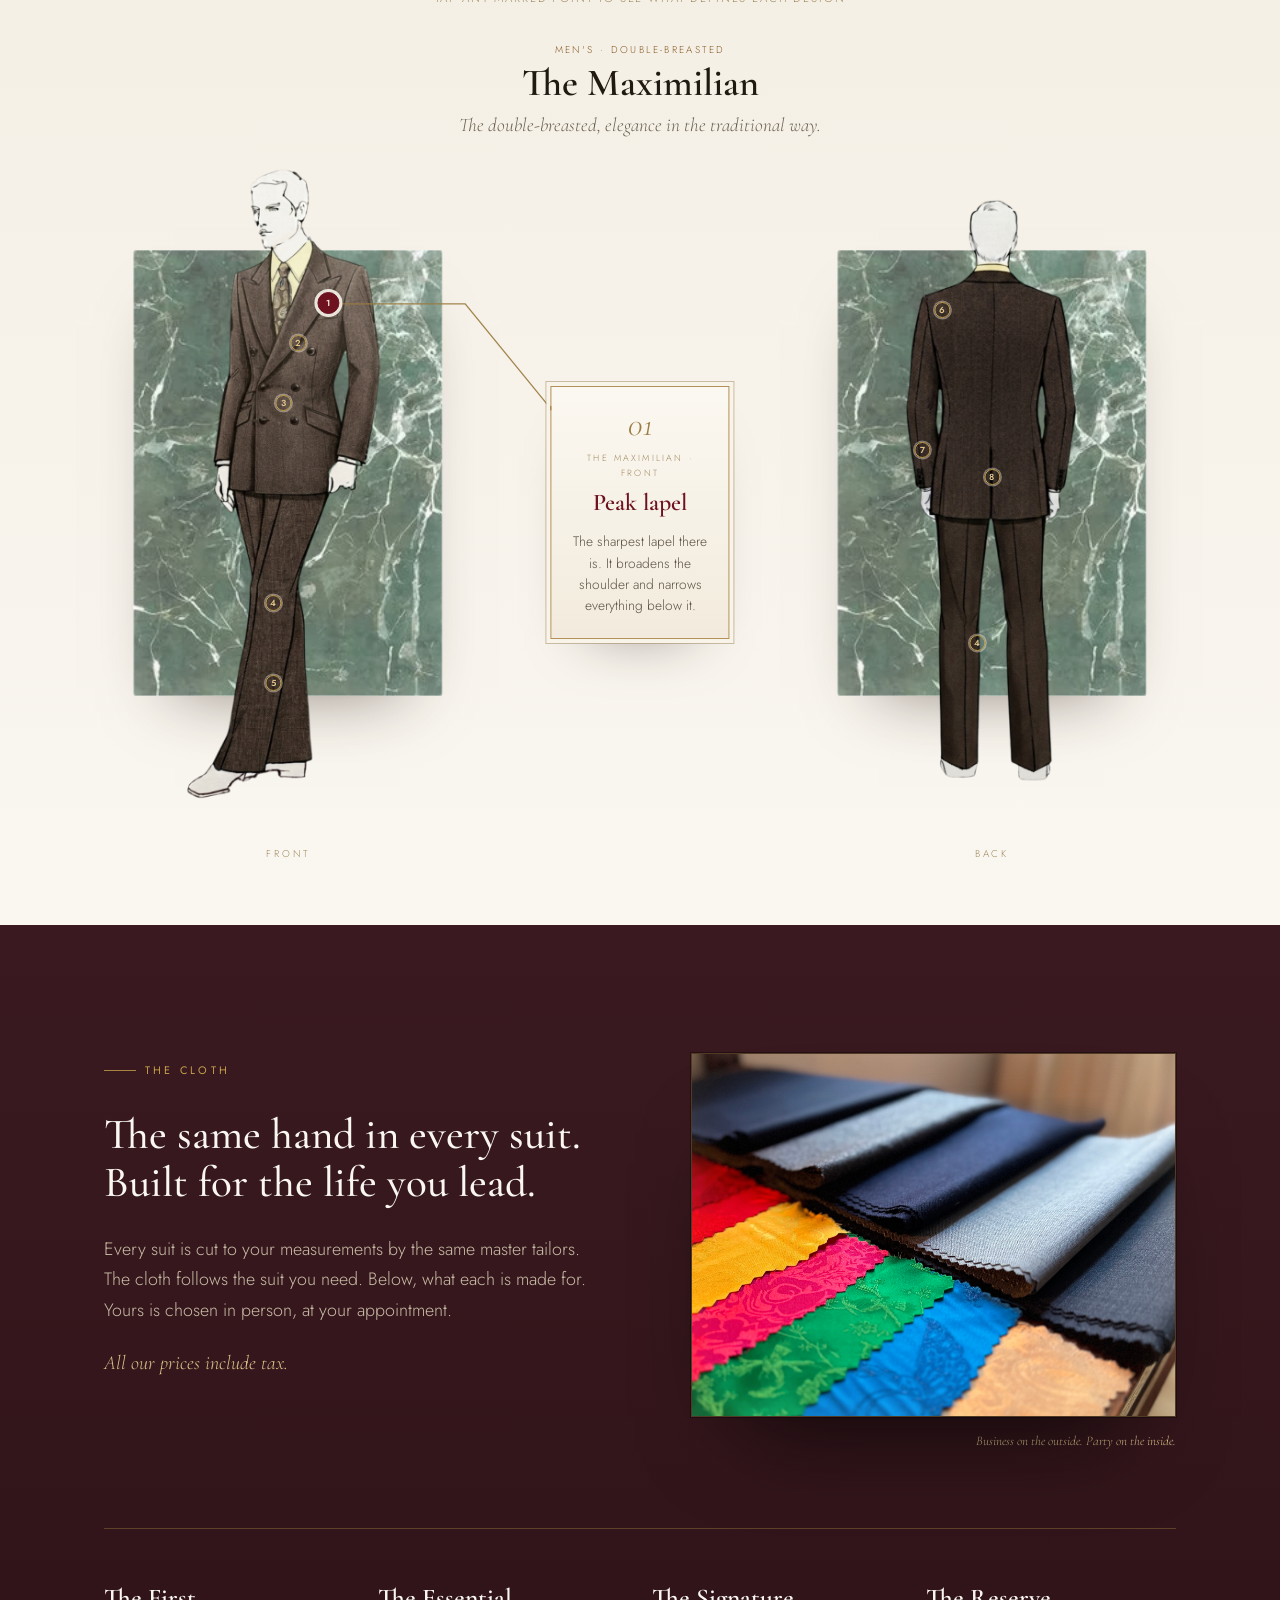
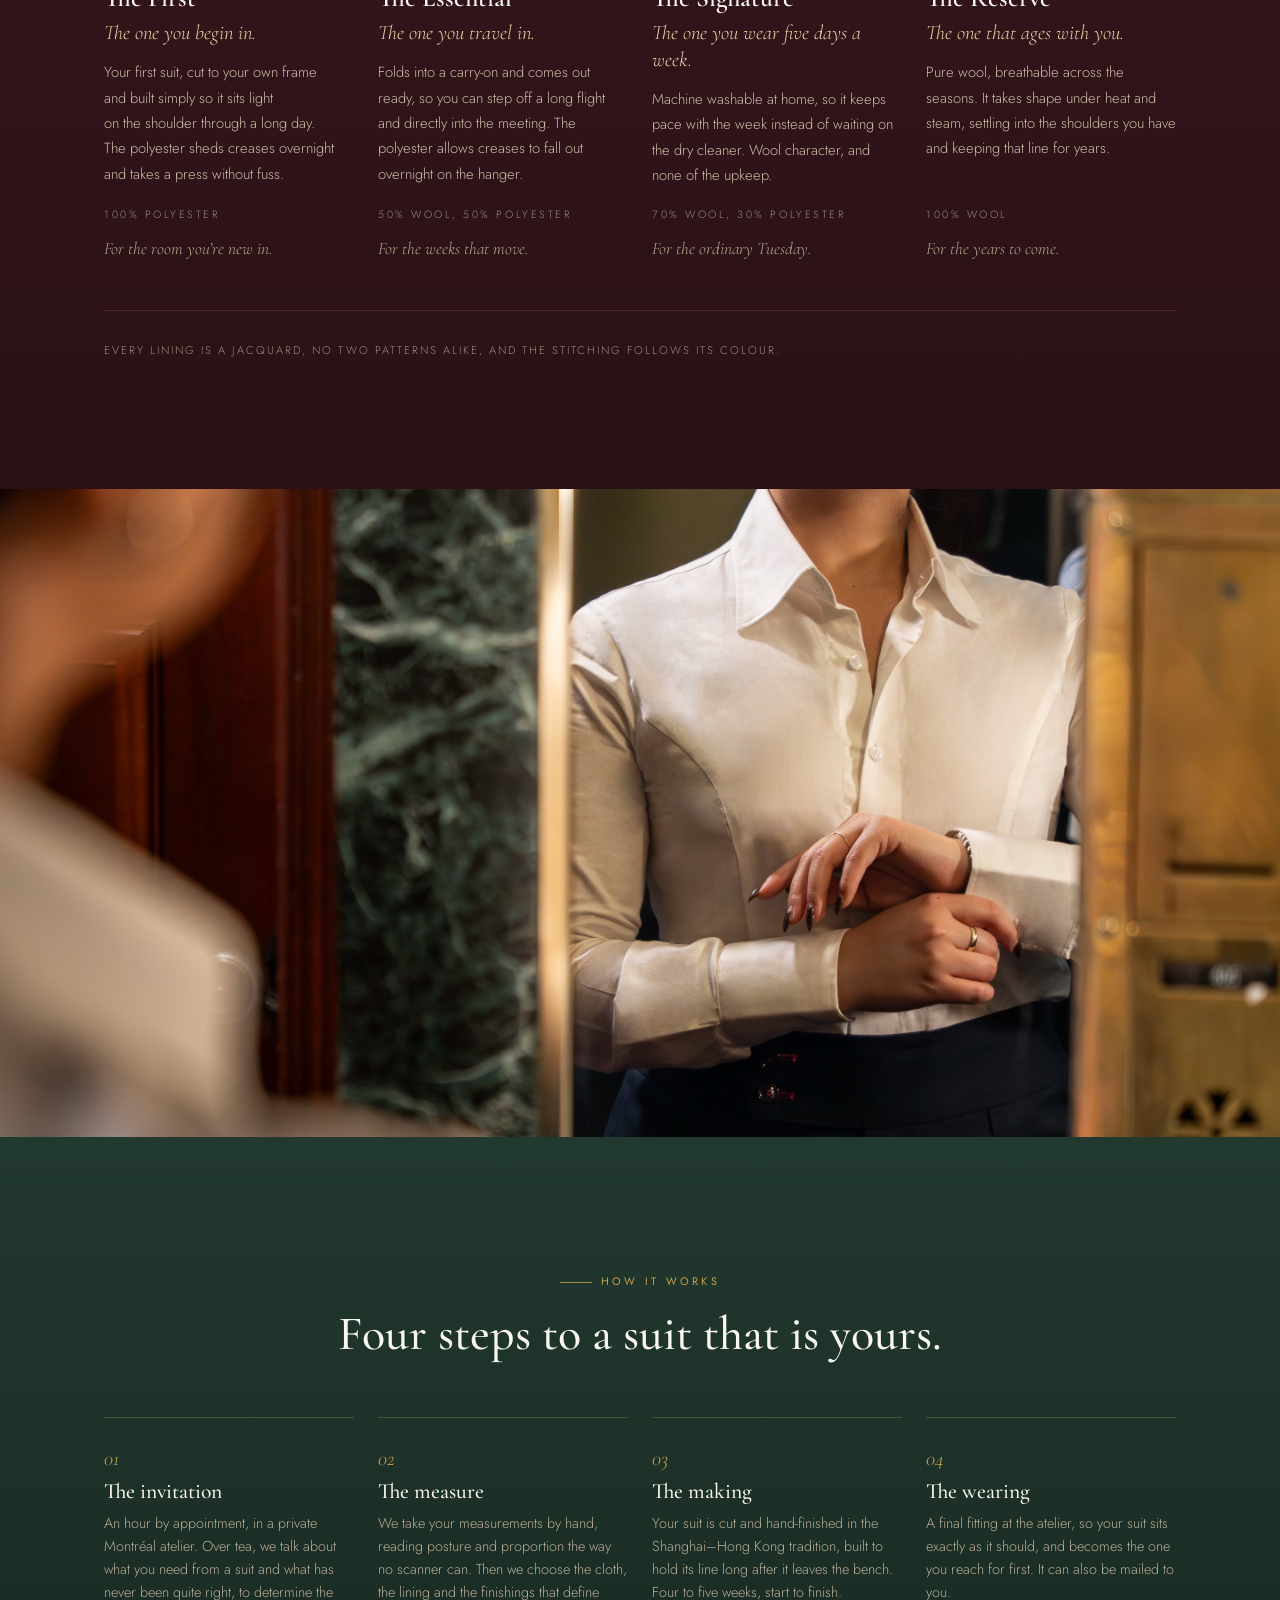
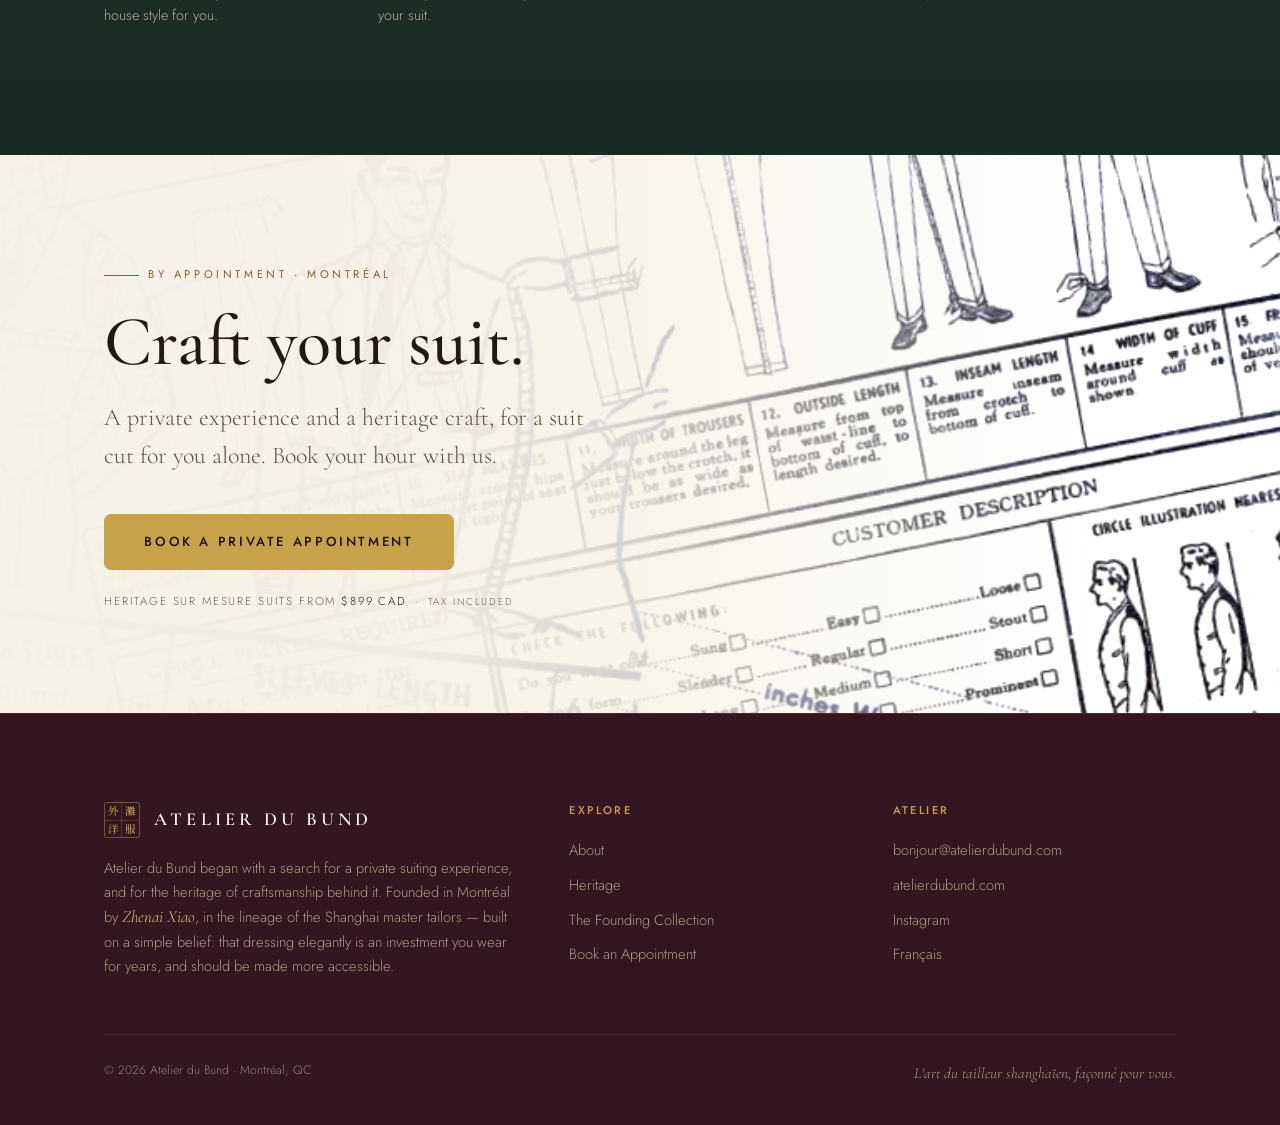
==== commit 454db258: "French price line: price on its own line, tighter stack, one-line button Desktop: the French price l" ====
--- a/index.html
+++ b/index.html
@@ -8,7 +8,7 @@
 <link rel="preconnect" href="https://fonts.googleapis.com">
 <link rel="preconnect" href="https://fonts.gstatic.com" crossorigin>
 <link href="https://fonts.googleapis.com/css2?family=Cormorant+Garamond:ital,wght@0,400;0,500;0,600;1,400;1,500;1,600&family=Jost:wght@300;400;500&family=Noto+Serif+TC:wght@500;600&display=swap" rel="stylesheet">
-<link rel="stylesheet" href="assets/styles.css?v=20261011e">
+<link rel="stylesheet" href="assets/styles.css?v=20261011f">
 
 <!-- Language alternates -->
 <link rel="canonical" href="https://atelierdubund.com/">
@@ -473,7 +473,7 @@
 <!-- ============ MOBILE STICKY BOOK BAR ============ -->
 <a class="adb-mobilecta" id="adbMobileCta" href="https://cal.com/atelierdubund/appointment" target="_blank" rel="noopener noreferrer">Book a Private Appointment</a>
 
-<script src="assets/i18n-fr.js?v=20261011e"></script>
+<script src="assets/i18n-fr.js?v=20261011f"></script>
 <script src="assets/main.js?v=20260820b"></script>
 </body>
 </html>
--- a/assets/styles.css
+++ b/assets/styles.css
@@ -535,10 +535,13 @@
 .adb-reserve__btn:hover{background:#e0c48a;border-color:#e0c48a;color:#1a0e10}
 .adb-reserve__note{font-family:'Jost',sans-serif;font-size:.72rem;letter-spacing:.16em;text-transform:uppercase;color:#6f6450}
 .adb-reserve__note span{color:#211a12}
-/* The French price line is three phrases. They run as one line here; on a phone
-   they stack a blank line apart (see the mobile block). Only the price itself
-   takes the dark ink. */
-.adb-reserve__note .adb-reserve__line,.adb-reserve__note .adb-reserve__sep{color:inherit}
+/* The French price line is three phrases. Here the price starts its own line;
+   on a phone every phrase does (see the mobile block). The note takes the full
+   row, so Taxes incluses sits under the price, not beside the first line. Only
+   the price itself takes the dark ink. */
+.adb-reserve__note .adb-reserve__line{color:inherit}
+.adb-reserve__line:last-child{display:block}
+:lang(fr) .adb-reserve__note{flex-basis:100%}
 .adb-reserve__pricegroup{display:flex;align-items:baseline;gap:.5rem;flex-wrap:wrap}
 .adb-reserve__tax{font-family:'Jost',sans-serif;font-size:.62rem;letter-spacing:.2em;text-transform:uppercase;color:#6f6450}
 
@@ -681,9 +684,9 @@
   .adb-hero .adb-eyebrow{font-size:.7rem}
   .adb-hero__inner{transform:translateY(5vh)}
   .adb-reserve__line{display:block}
-  /* full width, so Taxes incluses stays under the price instead of beside line one */
-  :lang(fr) .adb-reserve__note{flex-basis:100%}
-  .adb-reserve__line + .adb-reserve__line{margin-top:1.6em;margin-top:1lh}
-  .adb-reserve__sep{display:none}
+  .adb-reserve__line + .adb-reserve__line{margin-top:.5em}
+  /* Réserver un rendez-vous privé holds one line in the button: less side
+     padding, and below about 386px the type follows the screen width. */
+  :lang(fr) .adb-reserve__btn{padding-inline:1.25em;white-space:nowrap;font-size:min(.82rem,3.4vw)}
   .adb-footer__base{gap:.6rem}
 }
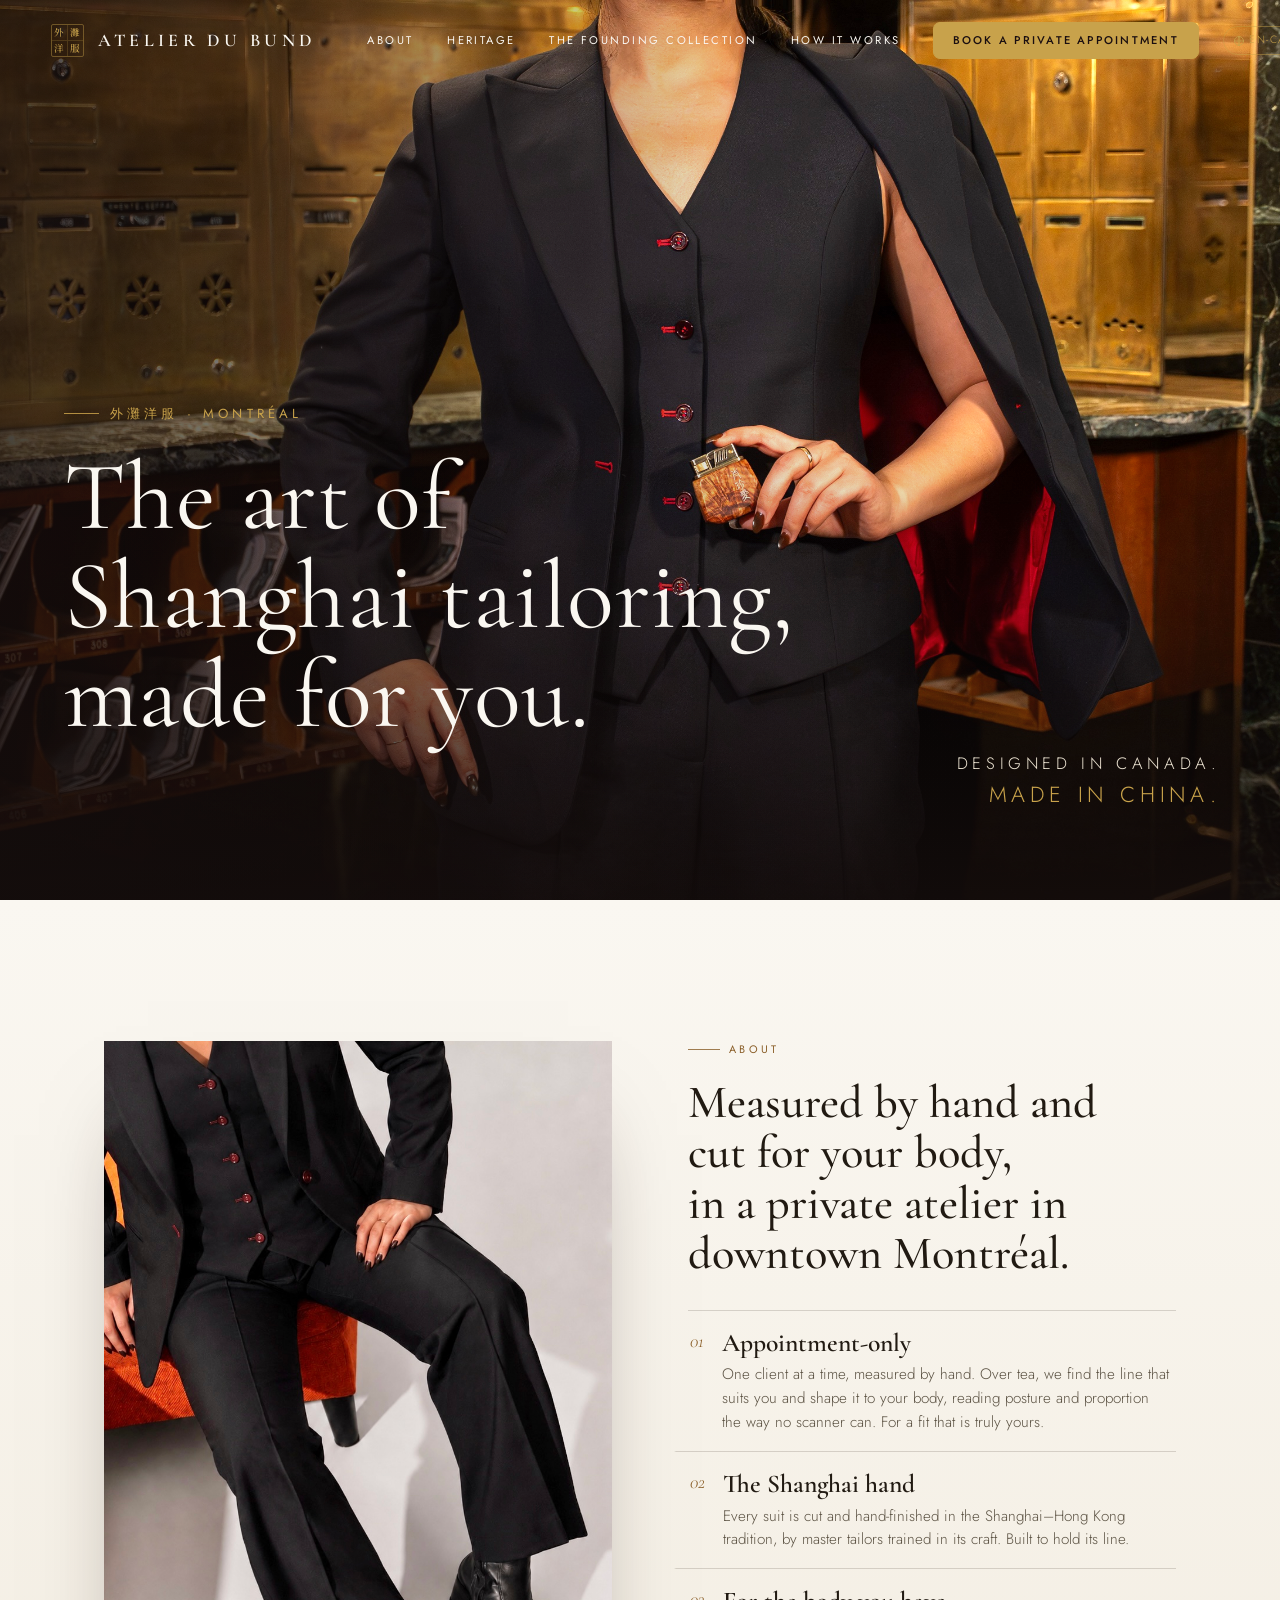
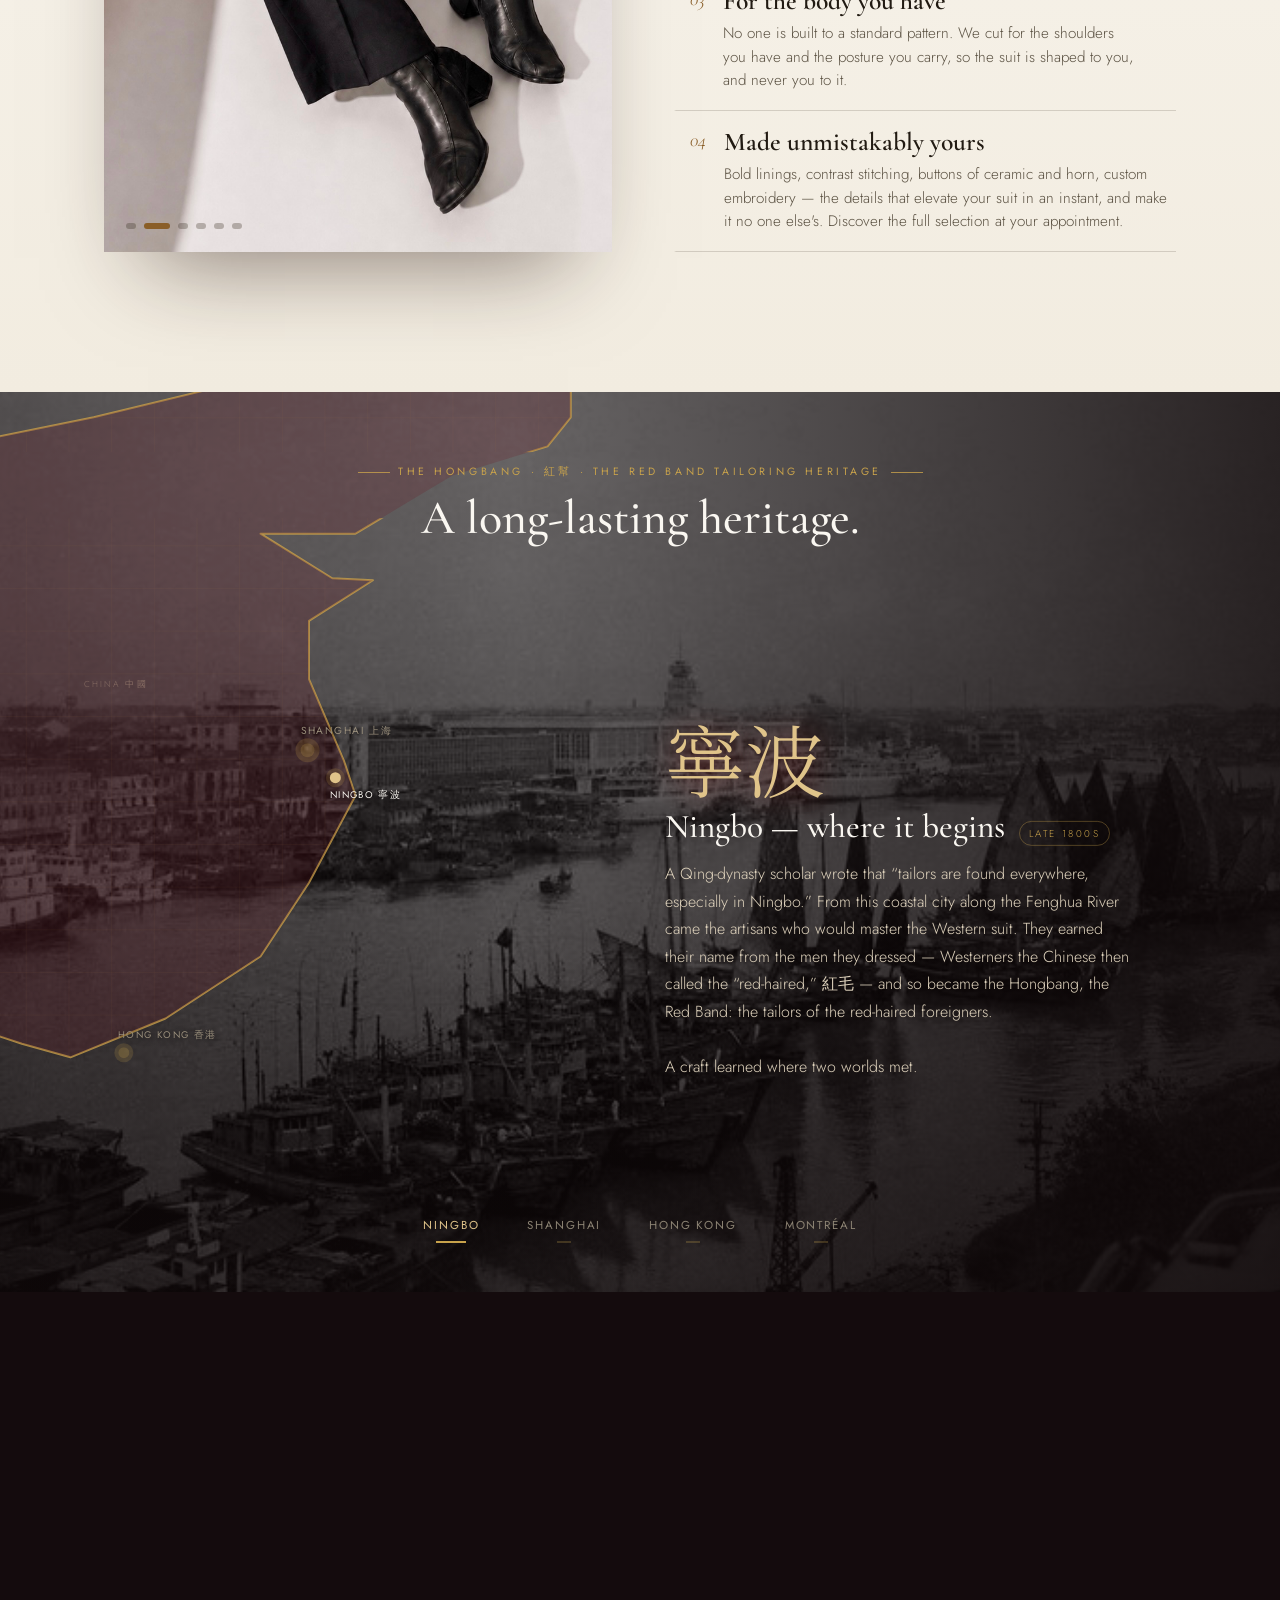
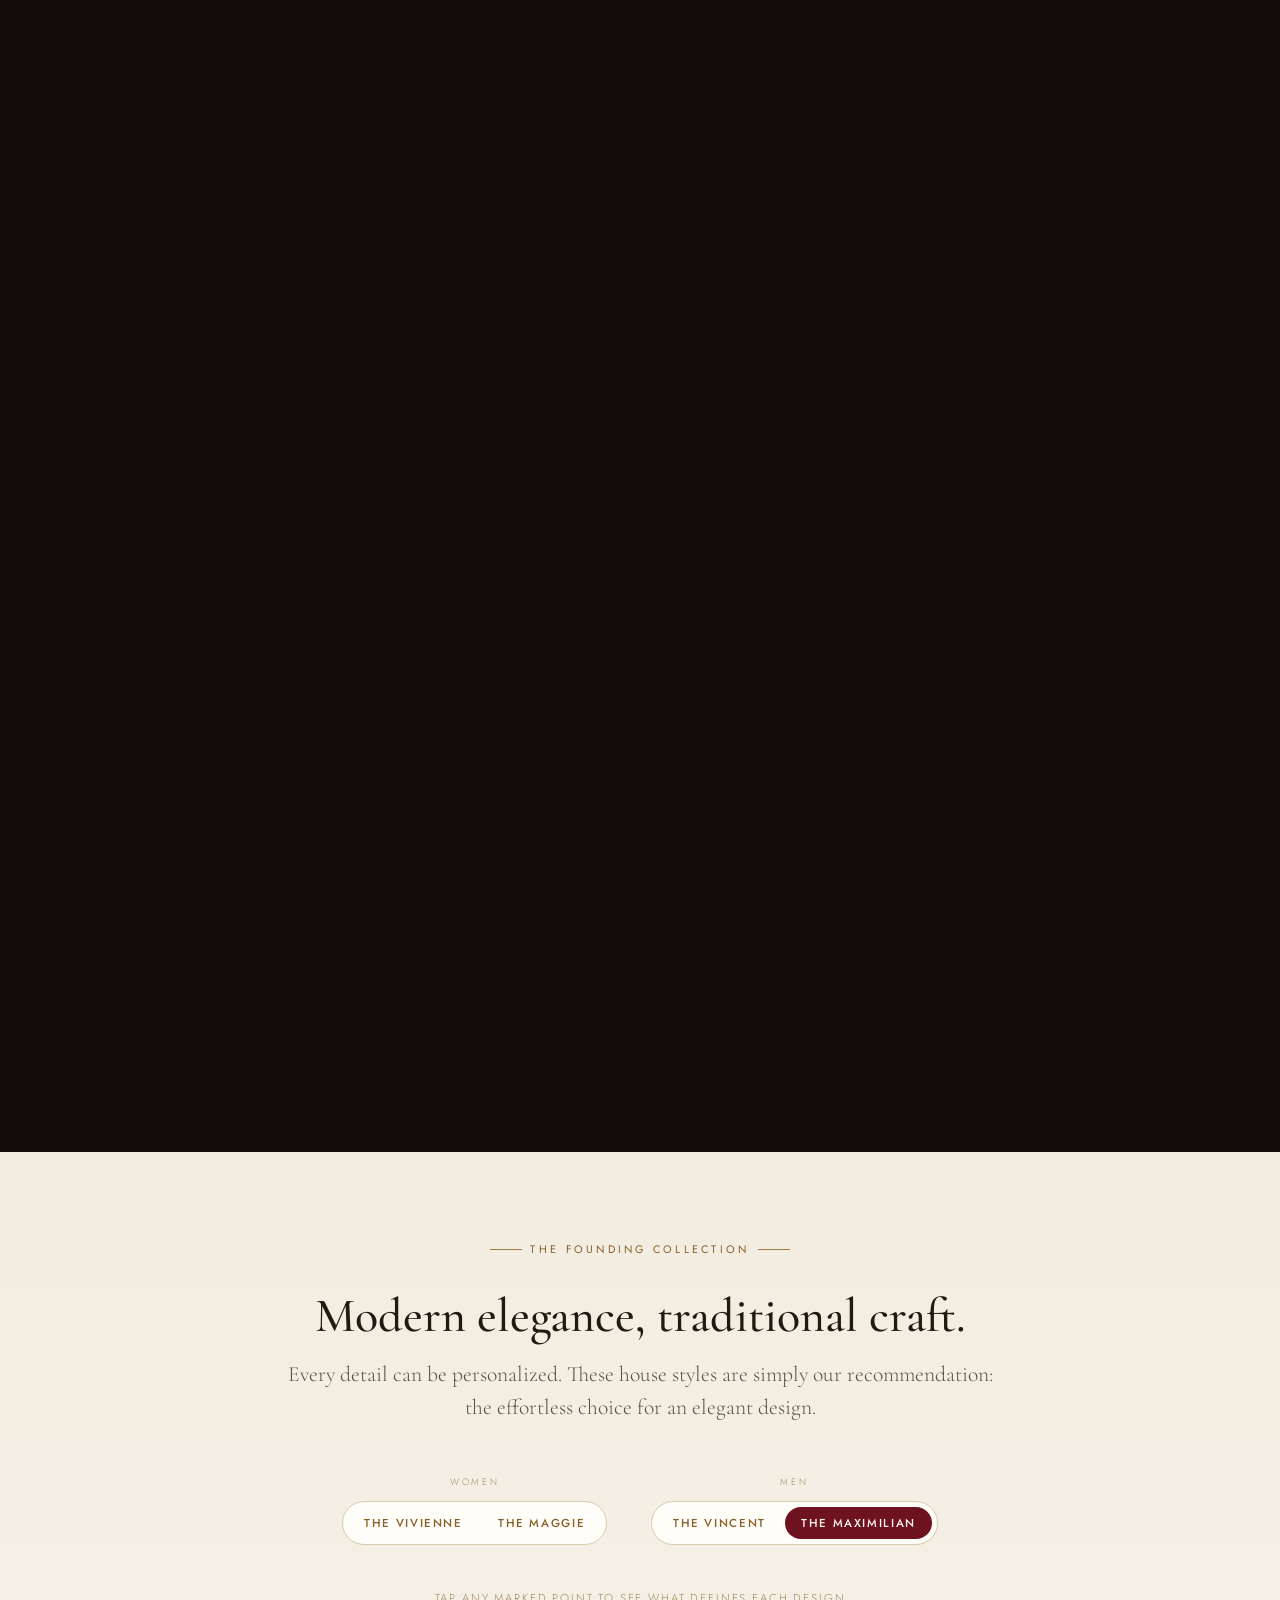
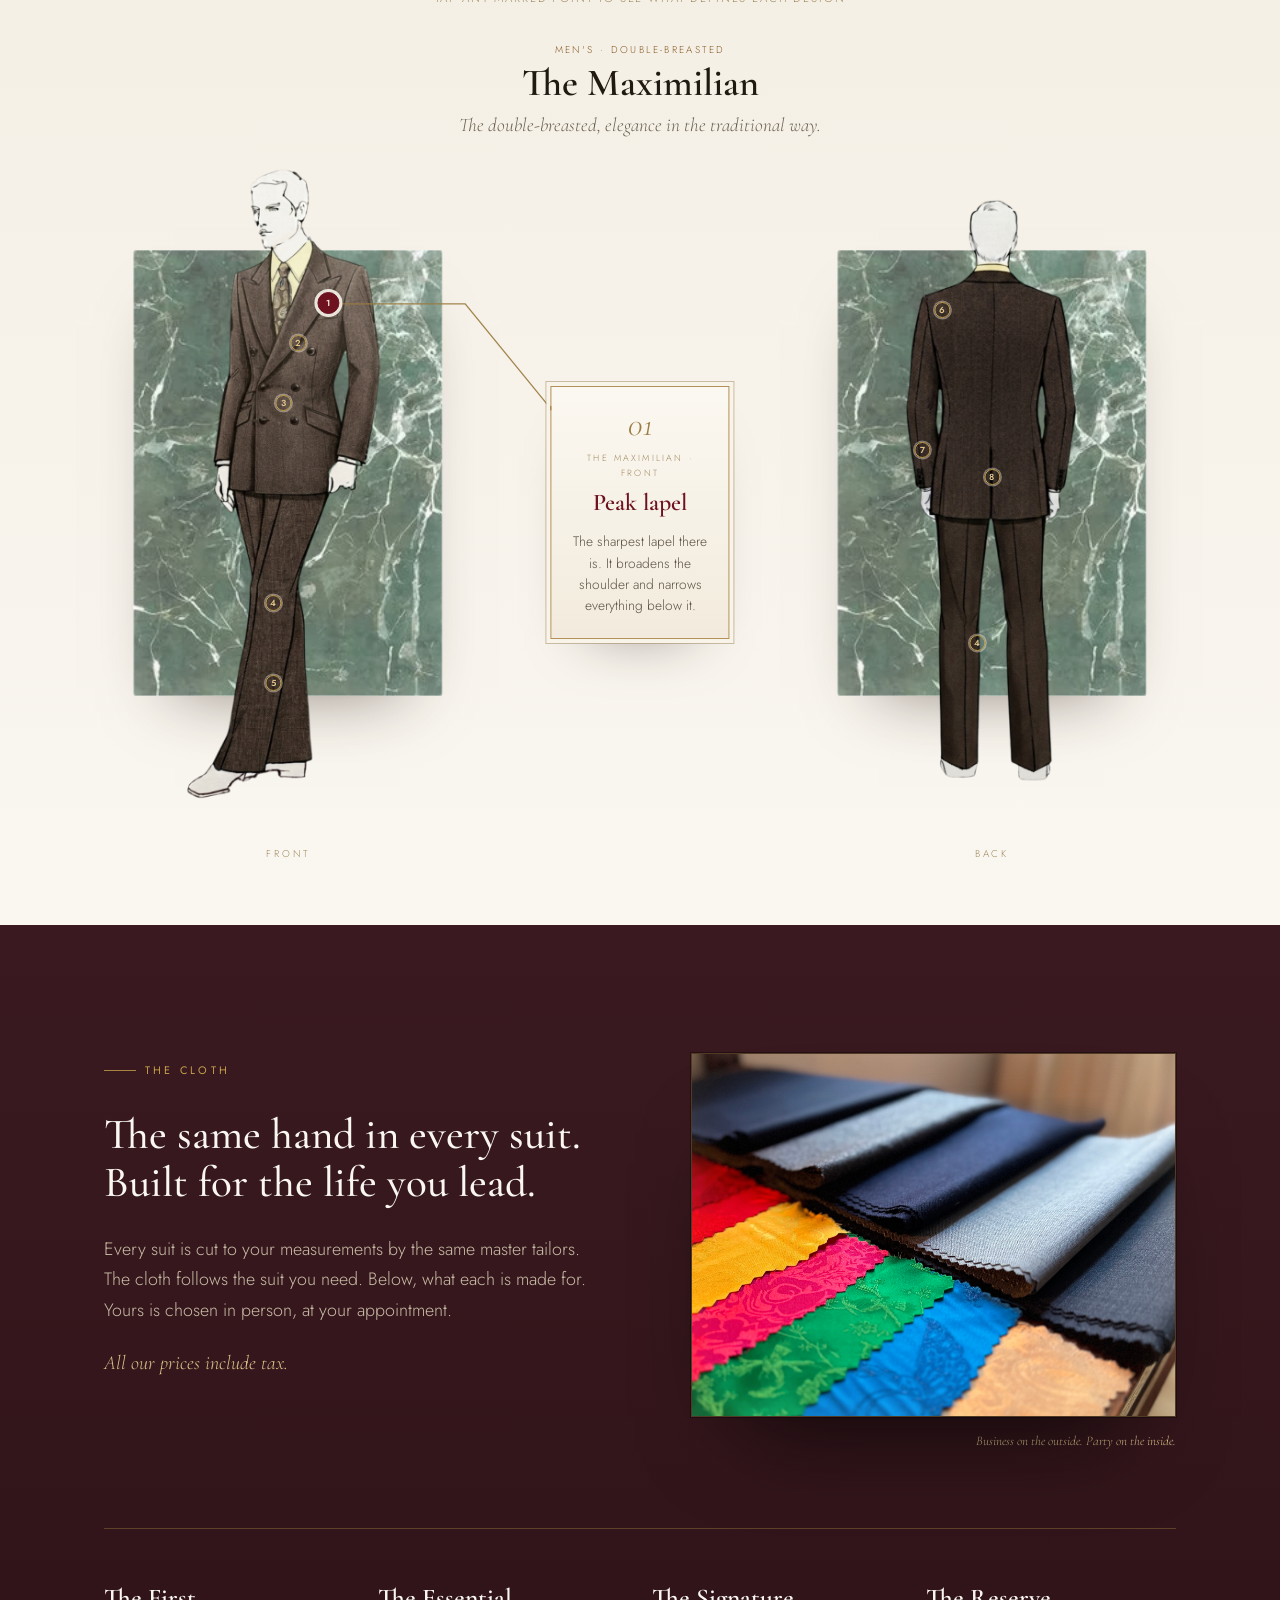
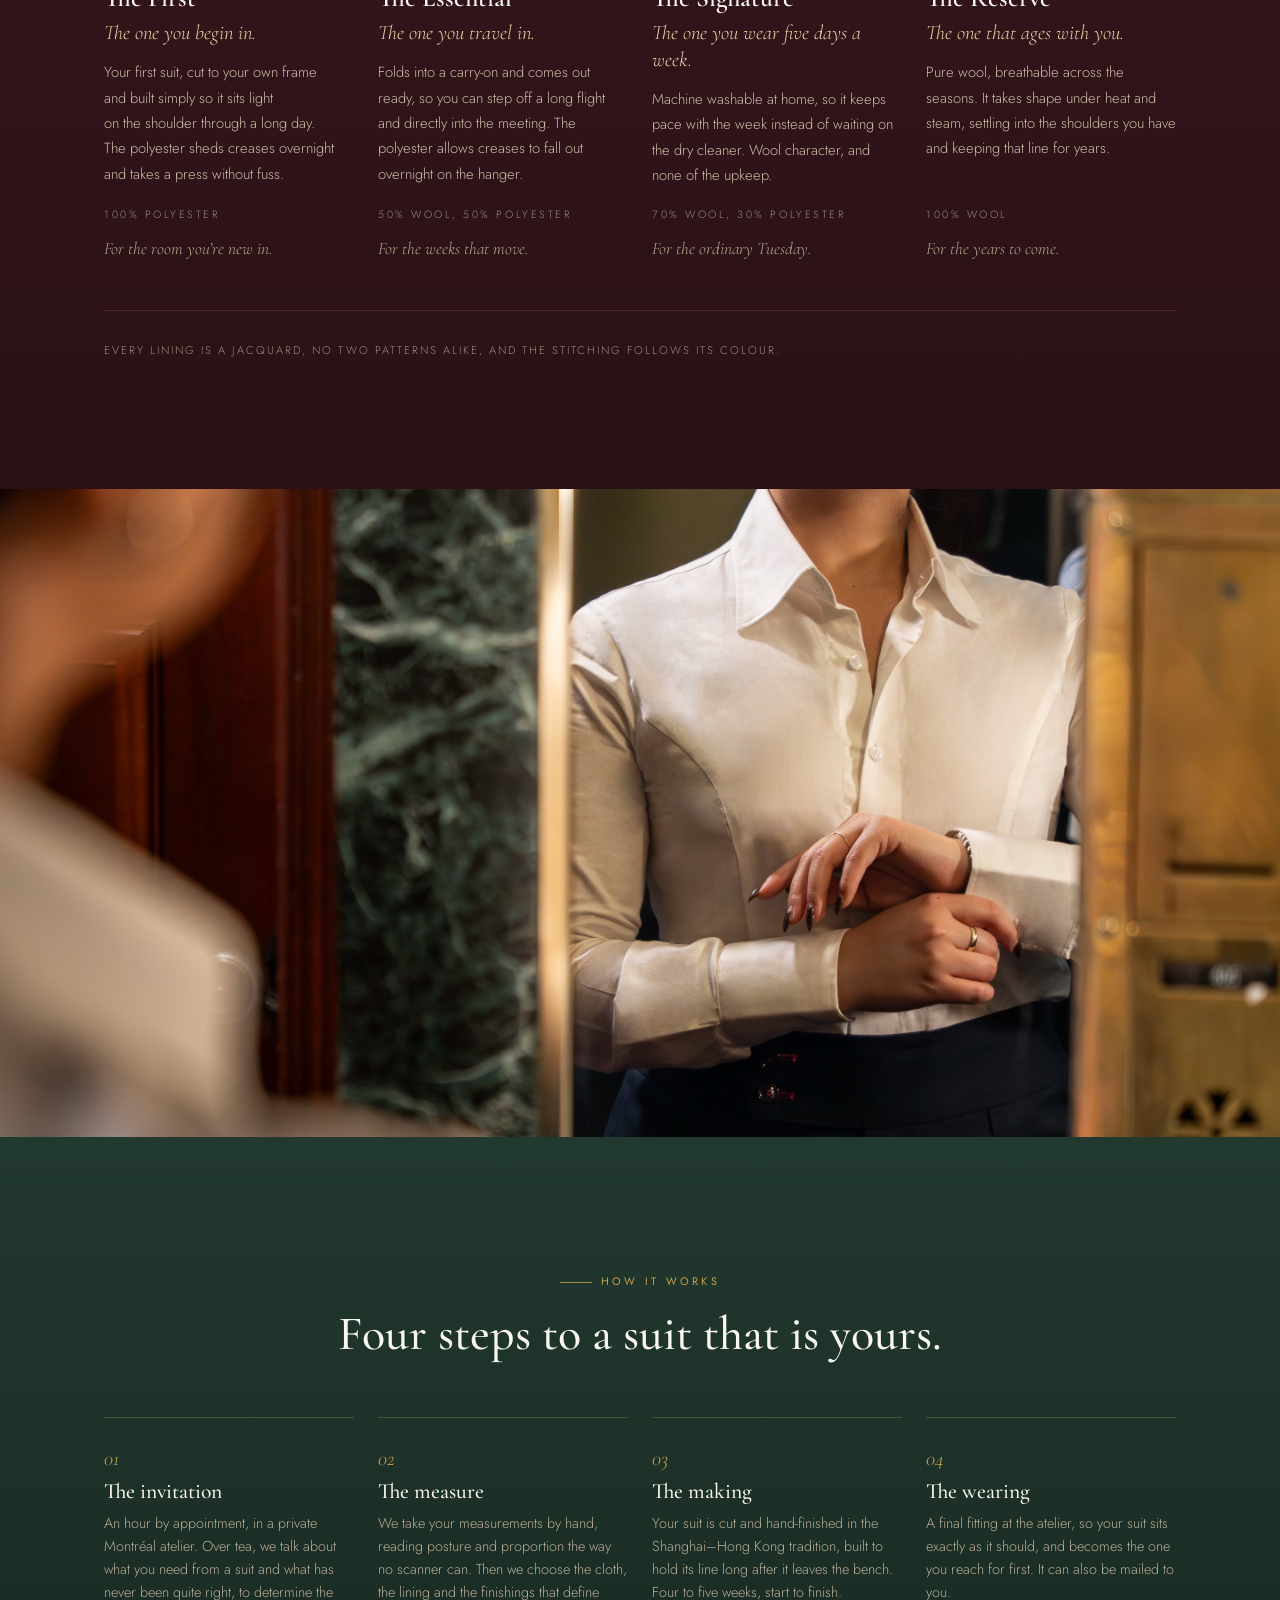
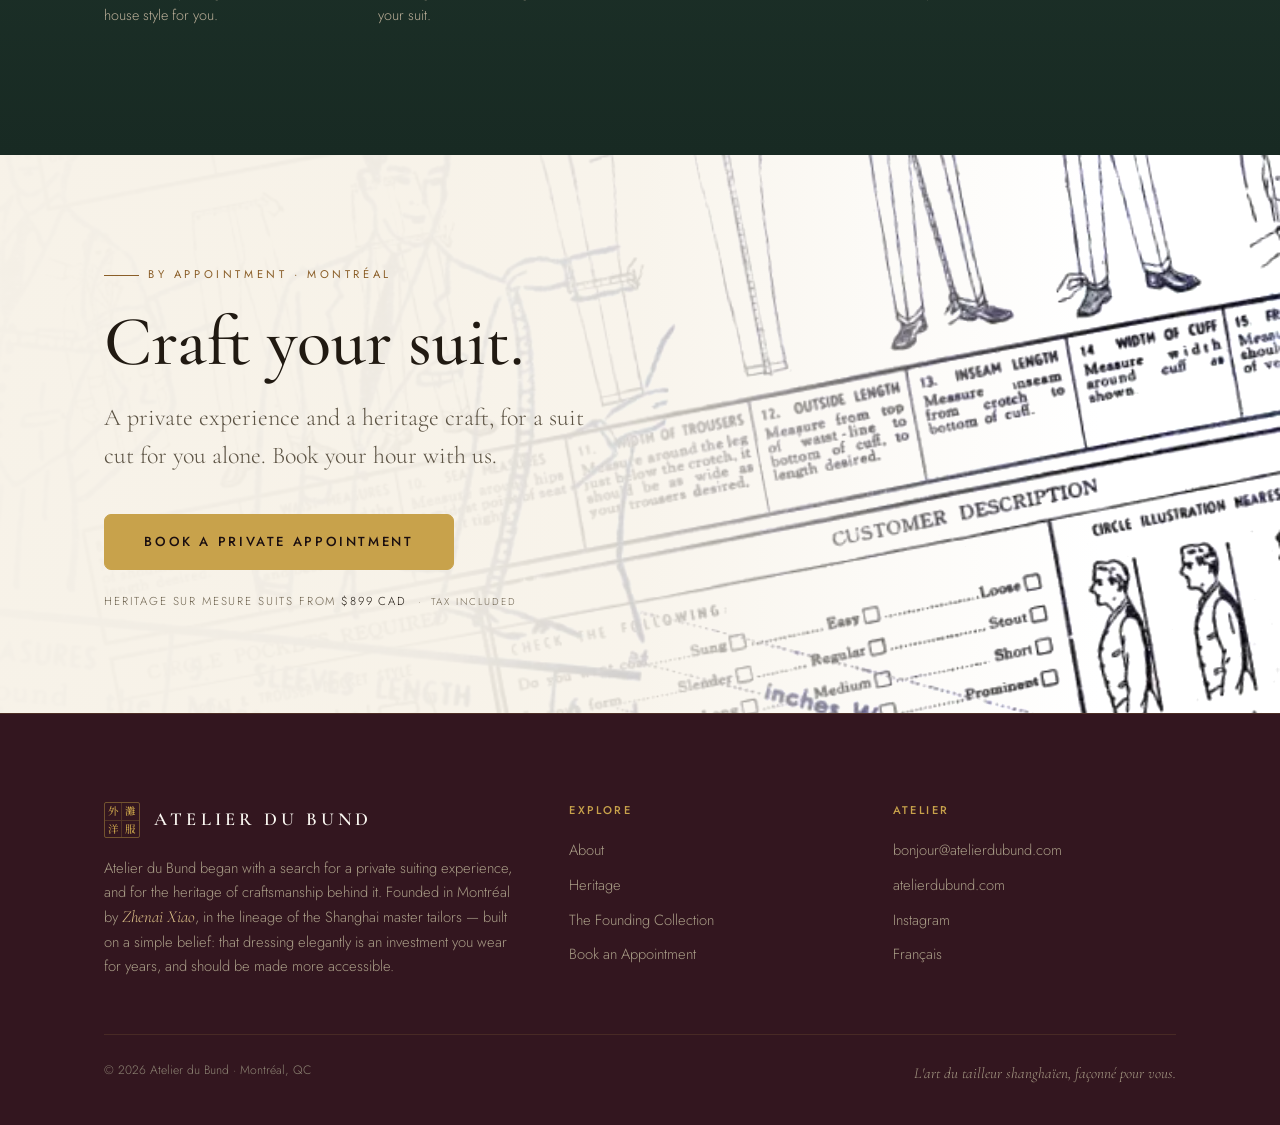
==== commit 36a43462: "Put the tax on the price's line, and the booking button on one line The price group now flows as one" ====
--- a/index.html
+++ b/index.html
@@ -8,7 +8,7 @@
 <link rel="preconnect" href="https://fonts.googleapis.com">
 <link rel="preconnect" href="https://fonts.gstatic.com" crossorigin>
 <link href="https://fonts.googleapis.com/css2?family=Cormorant+Garamond:ital,wght@0,400;0,500;0,600;1,400;1,500;1,600&family=Jost:wght@300;400;500&family=Noto+Serif+TC:wght@500;600&display=swap" rel="stylesheet">
-<link rel="stylesheet" href="assets/styles.css?v=20261011f">
+<link rel="stylesheet" href="assets/styles.css?v=20261011g">
 
 <!-- Language alternates -->
 <link rel="canonical" href="https://atelierdubund.com/">
@@ -425,7 +425,7 @@
       <div class="adb-reserve__actions">
         <a href="https://cal.com/atelierdubund/appointment" class="adb-reserve__btn" target="_blank" rel="noopener noreferrer">Book a Private Appointment</a>
         <span class="adb-reserve__pricegroup">
-          <span class="adb-reserve__note">Heritage sur mesure suits from&nbsp;<span>$899&nbsp;CAD</span></span>
+          <span class="adb-reserve__note"><span class="adb-reserve__line">Heritage sur mesure suits</span> <span class="adb-reserve__line">from&nbsp;<span>$899&nbsp;CAD</span></span></span>
           <span class="adb-reserve__tax">Tax&nbsp;included</span>
         </span>
       </div>
--- a/assets/styles.css
+++ b/assets/styles.css
@@ -535,15 +535,15 @@
 .adb-reserve__btn:hover{background:#e0c48a;border-color:#e0c48a;color:#1a0e10}
 .adb-reserve__note{font-family:'Jost',sans-serif;font-size:.72rem;letter-spacing:.16em;text-transform:uppercase;color:#6f6450}
 .adb-reserve__note span{color:#211a12}
-/* The French price line is three phrases. Here the price starts its own line;
-   on a phone every phrase does (see the mobile block). The note takes the full
-   row, so Taxes incluses sits under the price, not beside the first line. Only
-   the price itself takes the dark ink. */
+/* The price line is phrases in spans, and it flows as one run of text with the
+   tax at its end, so the tax always follows the price on its line. The breaks
+   come from the spans, never a <br>: French starts the price on a new line
+   everywhere, and on a phone every phrase starts one (see the mobile block).
+   Only the price itself takes the dark ink. */
 .adb-reserve__note .adb-reserve__line{color:inherit}
-.adb-reserve__line:last-child{display:block}
-:lang(fr) .adb-reserve__note{flex-basis:100%}
-.adb-reserve__pricegroup{display:flex;align-items:baseline;gap:.5rem;flex-wrap:wrap}
-.adb-reserve__tax{font-family:'Jost',sans-serif;font-size:.62rem;letter-spacing:.2em;text-transform:uppercase;color:#6f6450}
+:lang(fr) .adb-reserve__line:last-child::before{content:'\A';white-space:pre}
+.adb-reserve__pricegroup{font-size:.72rem}
+.adb-reserve__tax{font-family:'Jost',sans-serif;font-size:.62rem;letter-spacing:.2em;text-transform:uppercase;color:#6f6450;margin-left:.5rem;white-space:nowrap}
 
 /* ---------- Footer ---------- */
 .adb-footer{background:#33161f;border-top:1px solid rgba(200,162,75,.18);padding-block:clamp(3.5rem,7vw,5.5rem) 2.5rem;color:#b9ad97}
@@ -683,10 +683,12 @@
   .adb-hero__origin-designed,.adb-hero__origin-made{margin-right:0}
   .adb-hero .adb-eyebrow{font-size:.7rem}
   .adb-hero__inner{transform:translateY(5vh)}
-  .adb-reserve__line{display:block}
-  .adb-reserve__line + .adb-reserve__line{margin-top:.5em}
-  /* Réserver un rendez-vous privé holds one line in the button: less side
-     padding, and below about 386px the type follows the screen width. */
-  :lang(fr) .adb-reserve__btn{padding-inline:1.25em;white-space:nowrap;font-size:min(.82rem,3.4vw)}
+  .adb-reserve__line + .adb-reserve__line::before{content:'\A';white-space:pre}
+  .adb-reserve__pricegroup{line-height:2.1}
+  /* The booking button holds one line: less side padding, and on the narrowest
+     phones the type follows the screen width (below about 350px in English,
+     386px in French, which runs longer). */
+  .adb-reserve__btn{padding-inline:1.25em;white-space:nowrap;font-size:min(.82rem,3.7vw)}
+  :lang(fr) .adb-reserve__btn{font-size:min(.82rem,3.4vw)}
   .adb-footer__base{gap:.6rem}
 }
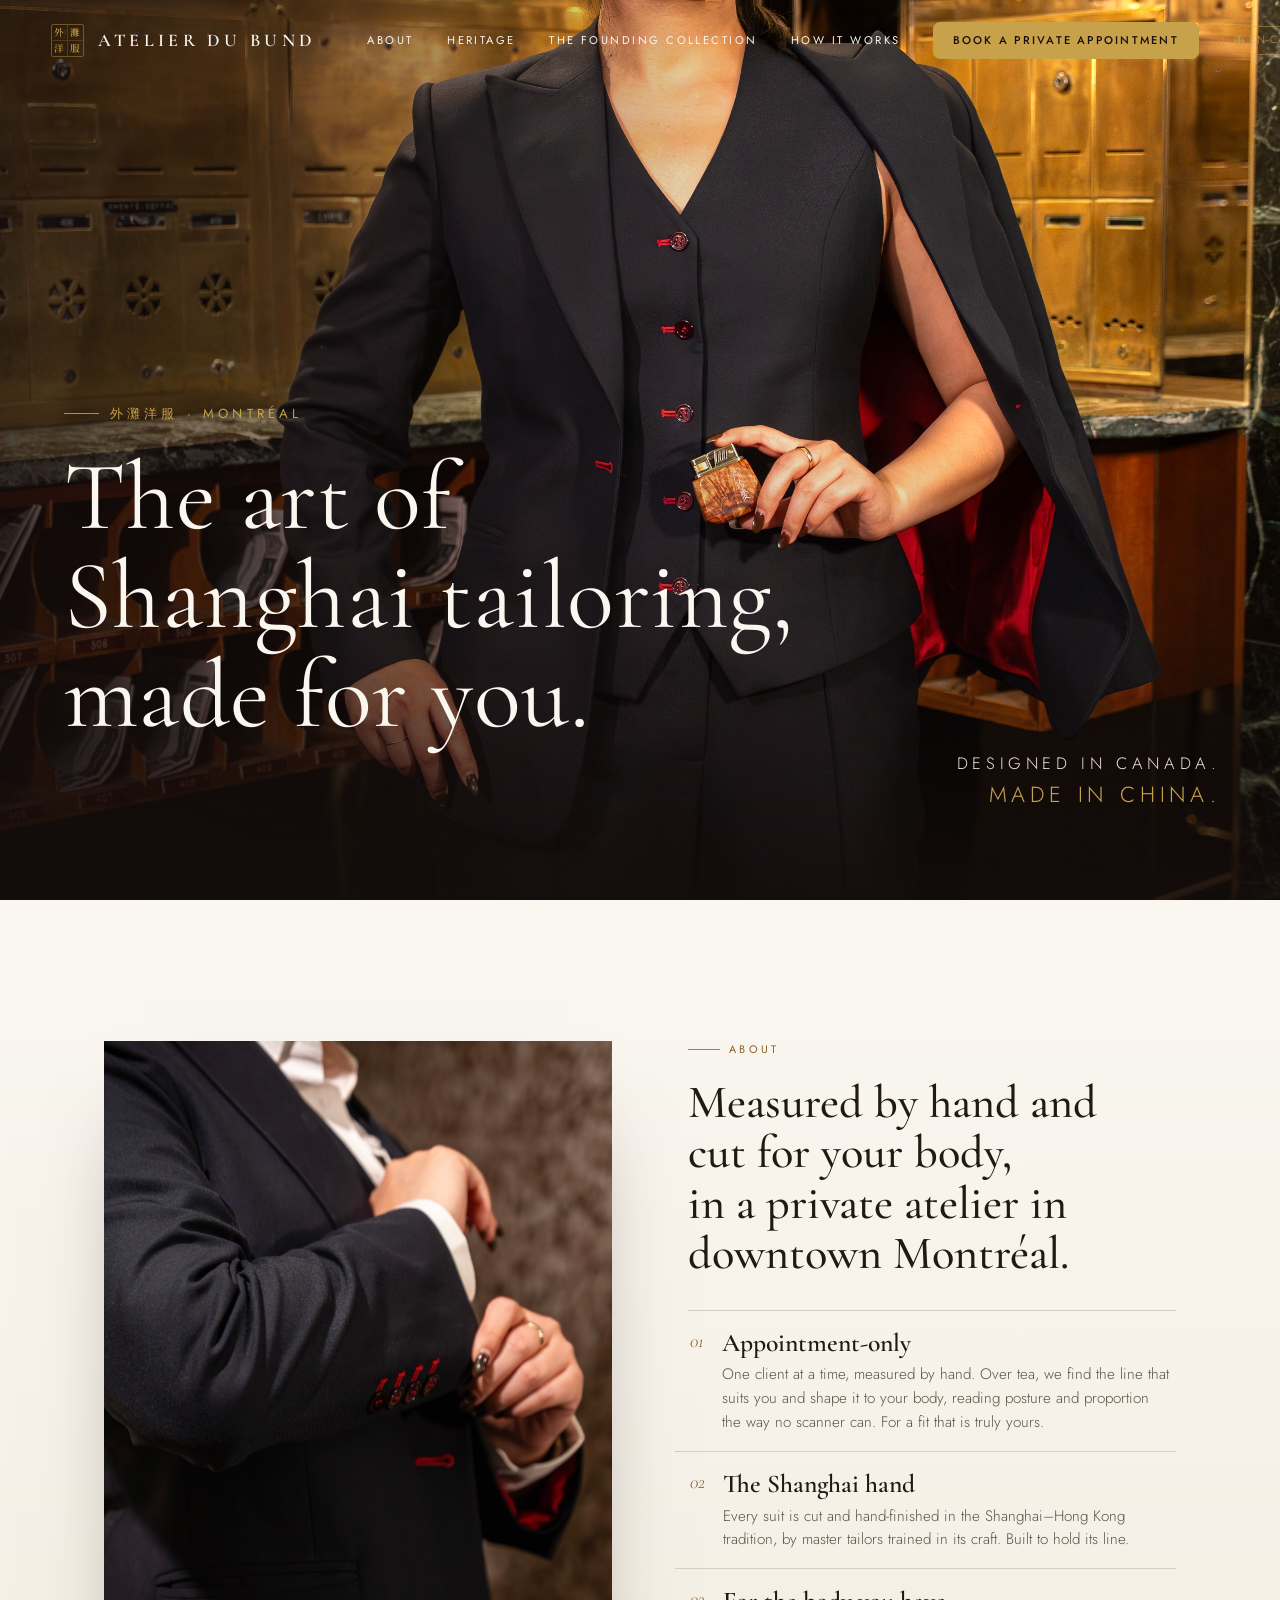
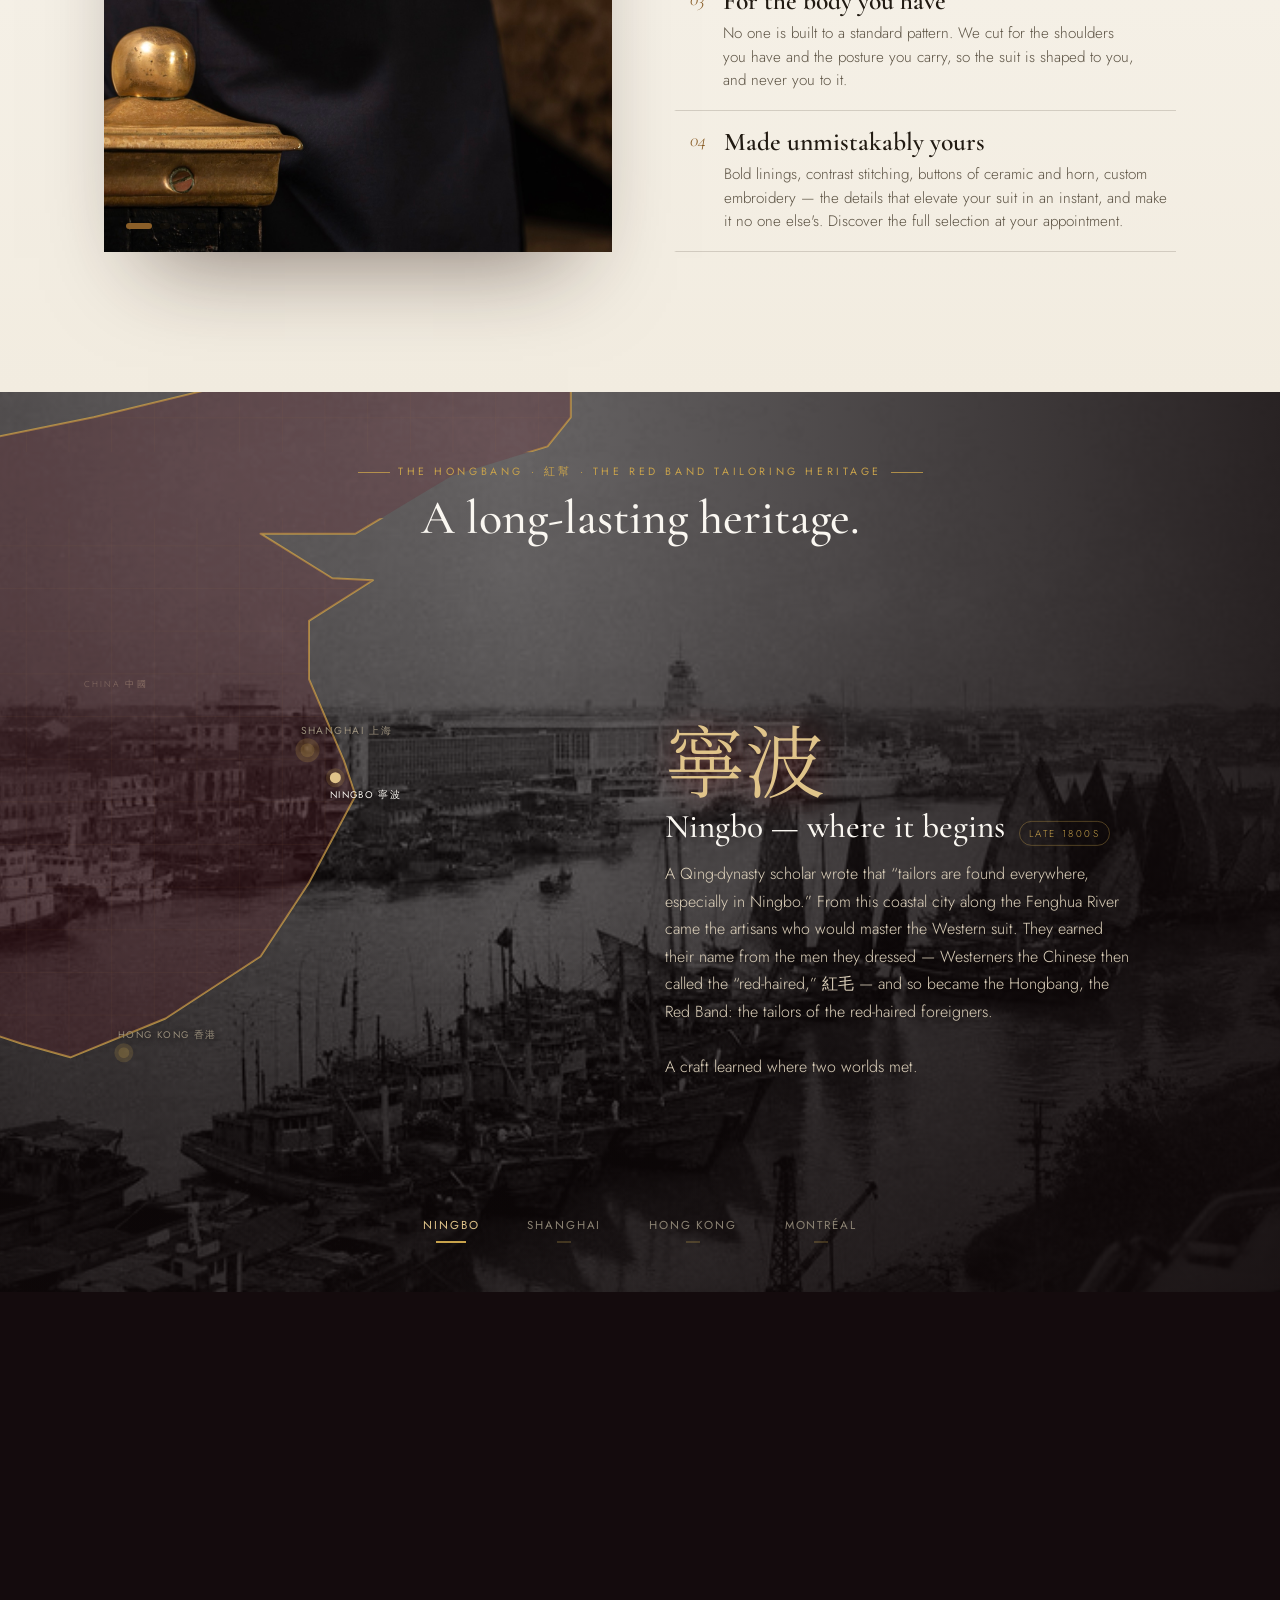
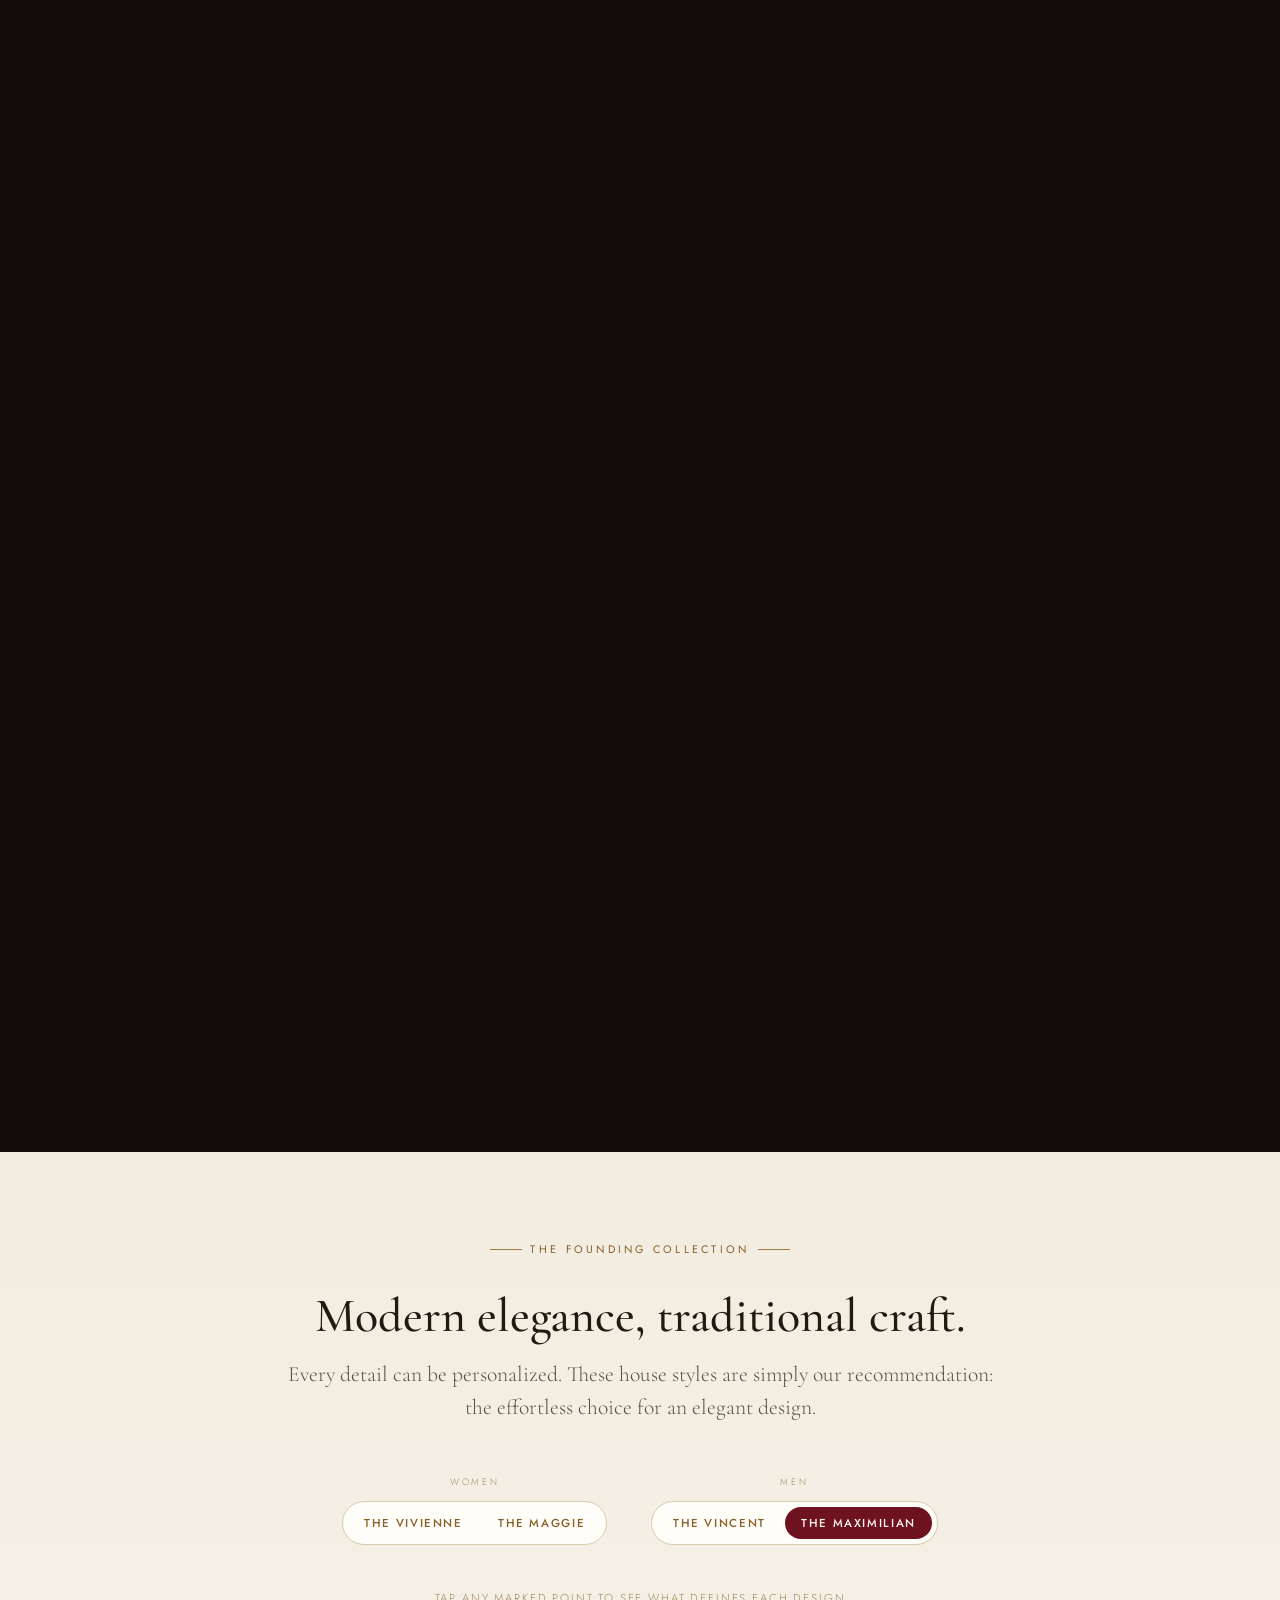
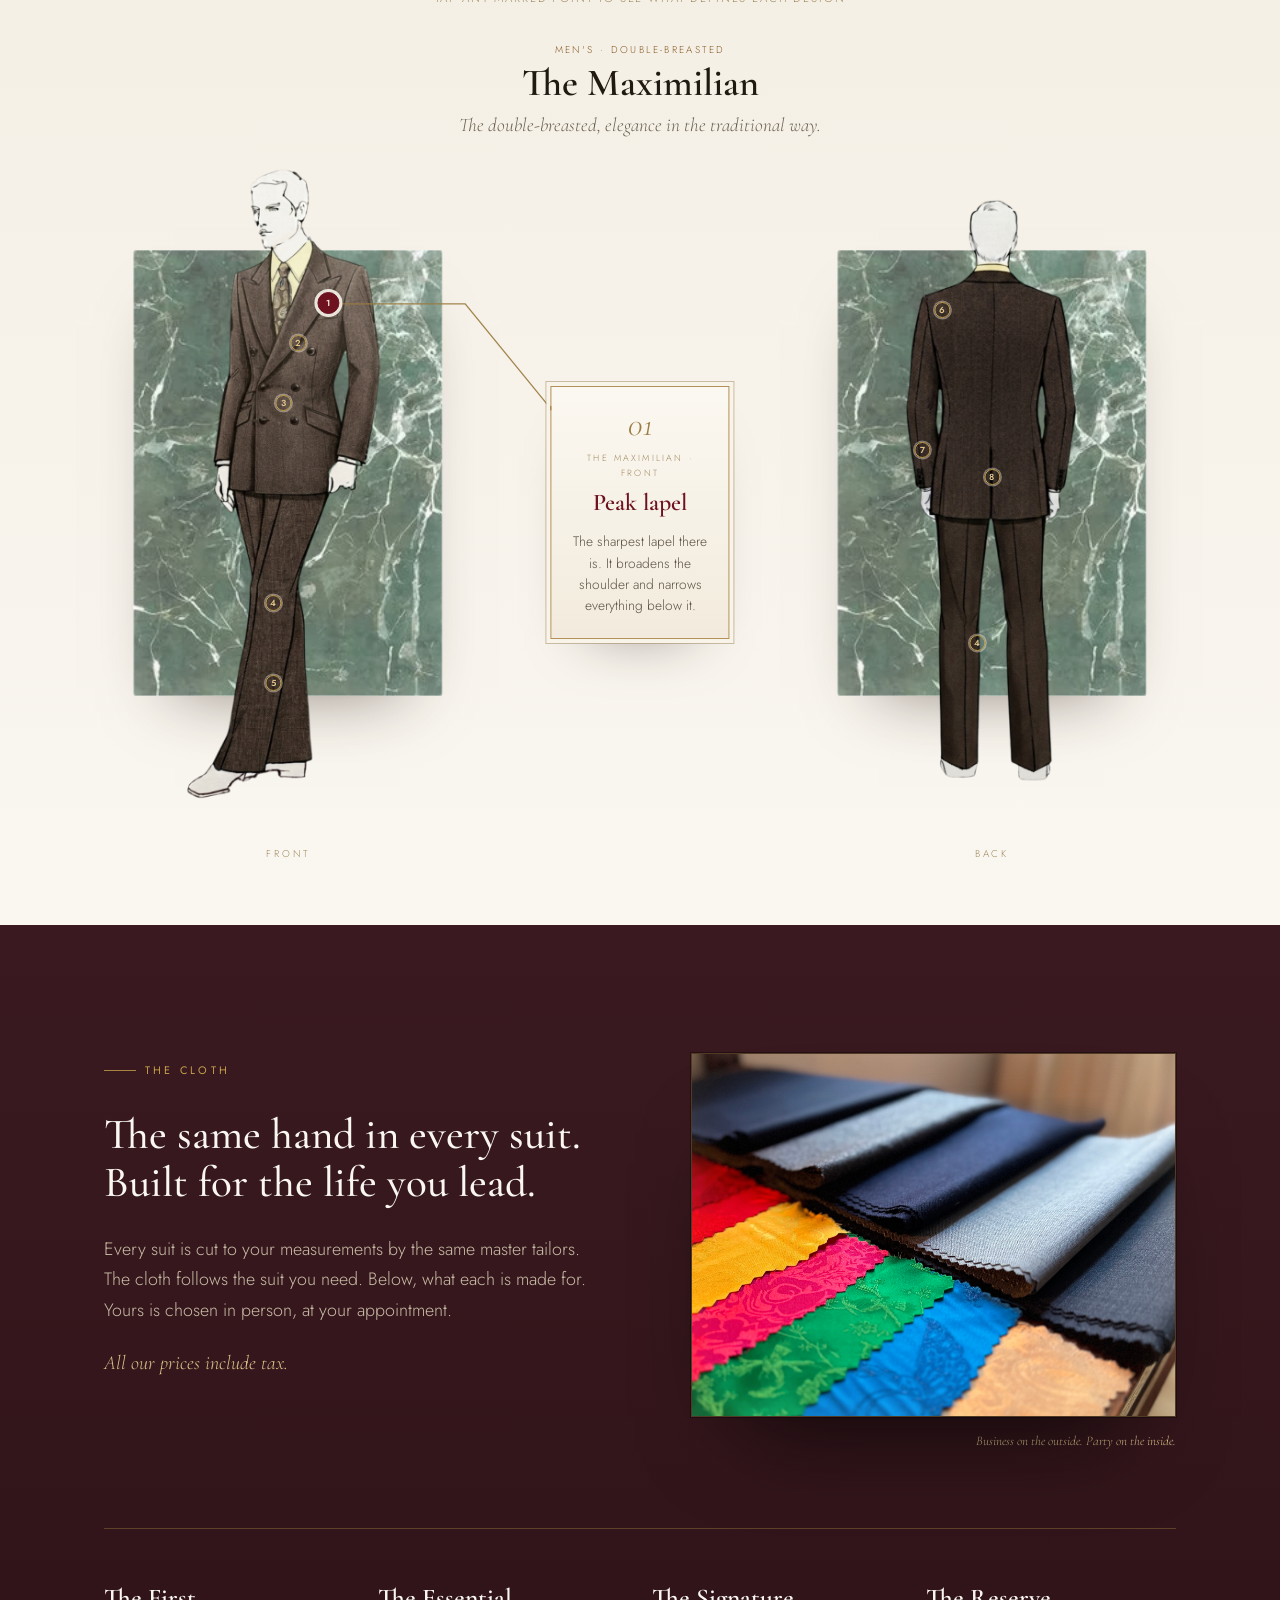
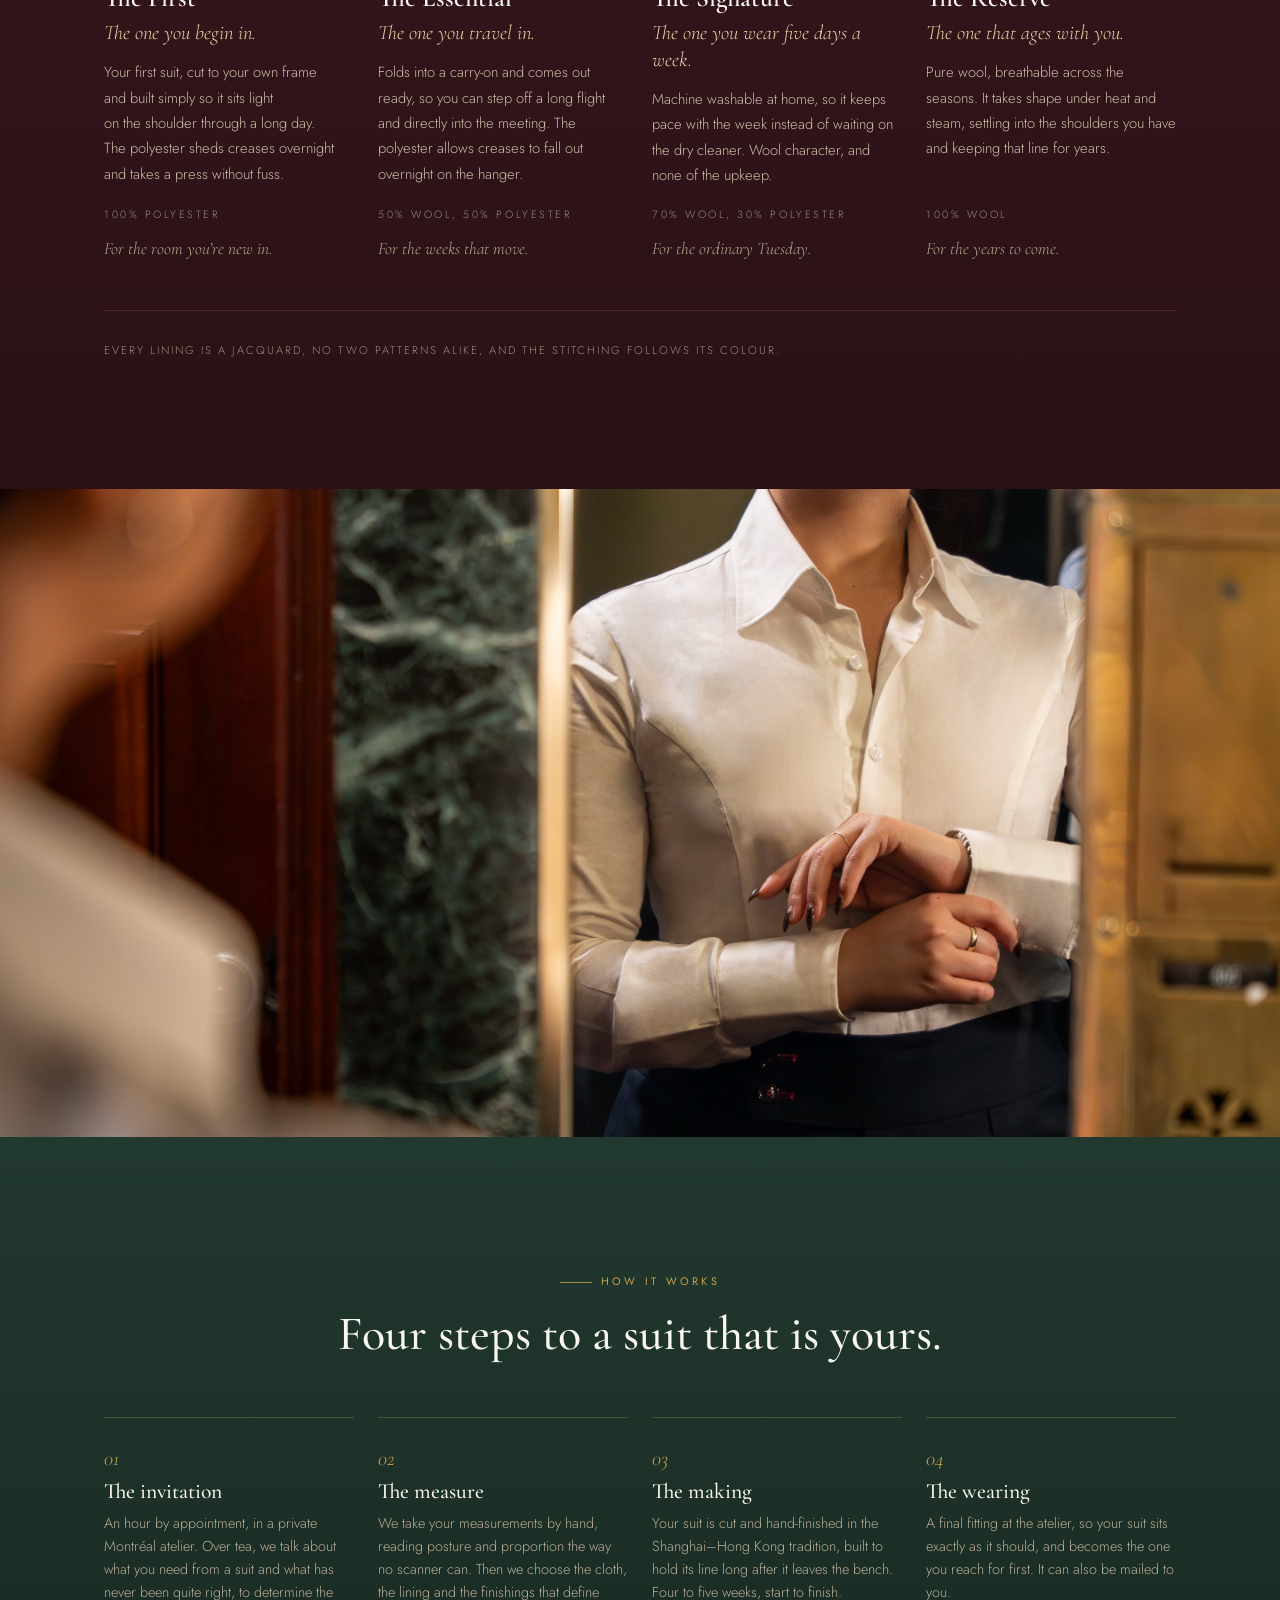
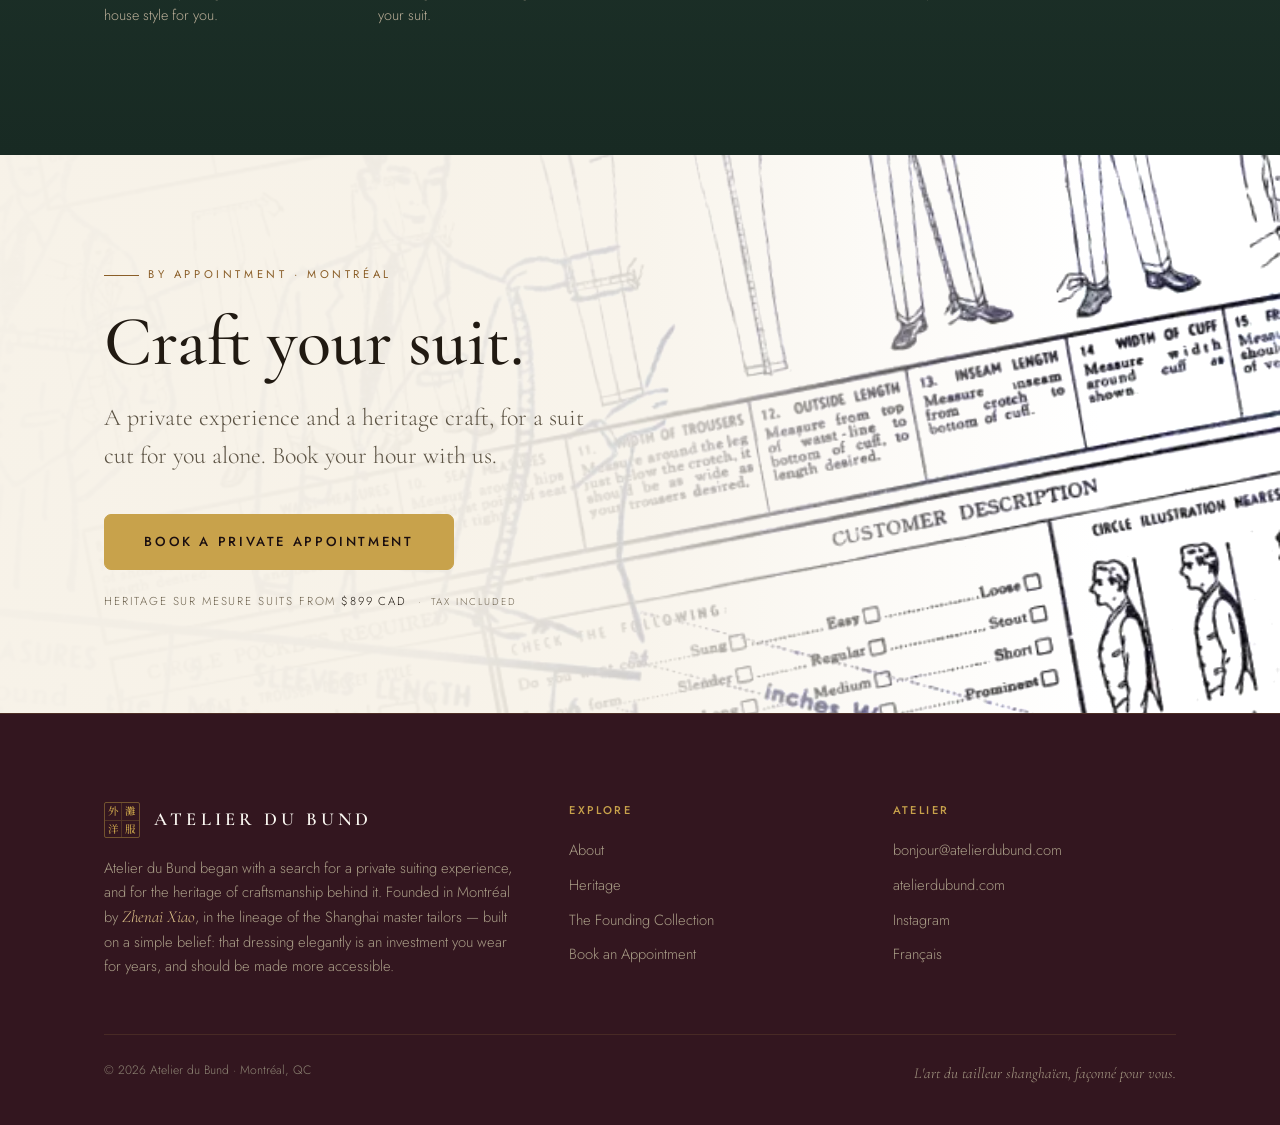
==== commit 237ecdbb: "Custom for Google, sur mesure for people Search engines get the words people search with. The page t" ====
--- a/index.html
+++ b/index.html
@@ -3,8 +3,8 @@
 <head>
 <meta charset="UTF-8">
 <meta name="viewport" content="width=device-width, initial-scale=1.0">
-<title>Atelier du Bund — The art of Shanghai tailoring, made for you.</title>
-<meta name="description" content="Heritage sur mesure suits, by private appointment in Montréal.">
+<title>Atelier du Bund — Custom suits in Montréal</title>
+<meta name="description" content="Custom suits in the art of Shanghai tailoring, made for you. A private suiting experience, by appointment in Montréal.">
 <link rel="preconnect" href="https://fonts.googleapis.com">
 <link rel="preconnect" href="https://fonts.gstatic.com" crossorigin>
 <link href="https://fonts.googleapis.com/css2?family=Cormorant+Garamond:ital,wght@0,400;0,500;0,600;1,400;1,500;1,600&family=Jost:wght@300;400;500&family=Noto+Serif+TC:wght@500;600&display=swap" rel="stylesheet">
@@ -27,8 +27,8 @@
 <meta property="og:site_name" content="Atelier du Bund">
 <meta property="og:locale" content="en_CA">
 <meta property="og:url" content="https://atelierdubund.com/">
-<meta property="og:title" content="The art of Shanghai tailoring, made for you. Heritage sur mesure suits, by private appointment.">
-<meta property="og:description" content="Atelier du Bund · Montréal">
+<meta property="og:title" content="The art of Shanghai tailoring, made for you.">
+<meta property="og:description" content="Heritage sur mesure suits, by private appointment.">
 <meta property="og:image" content="https://atelierdubund.com/assets/logos/og-image.png">
 <meta property="og:image:width" content="1200">
 <meta property="og:image:height" content="630">
@@ -36,8 +36,8 @@
 
 <!-- Twitter -->
 <meta name="twitter:card" content="summary_large_image">
-<meta name="twitter:title" content="The art of Shanghai tailoring, made for you. Heritage sur mesure suits, by private appointment.">
-<meta name="twitter:description" content="Atelier du Bund · Montréal">
+<meta name="twitter:title" content="The art of Shanghai tailoring, made for you.">
+<meta name="twitter:description" content="Heritage sur mesure suits, by private appointment.">
 <meta name="twitter:image" content="https://atelierdubund.com/assets/logos/og-image.png">
 <meta name="twitter:image:alt" content="The 外灘洋服 seal beside the Atelier du Bund wordmark, in gold on oxblood.">
 </head>
